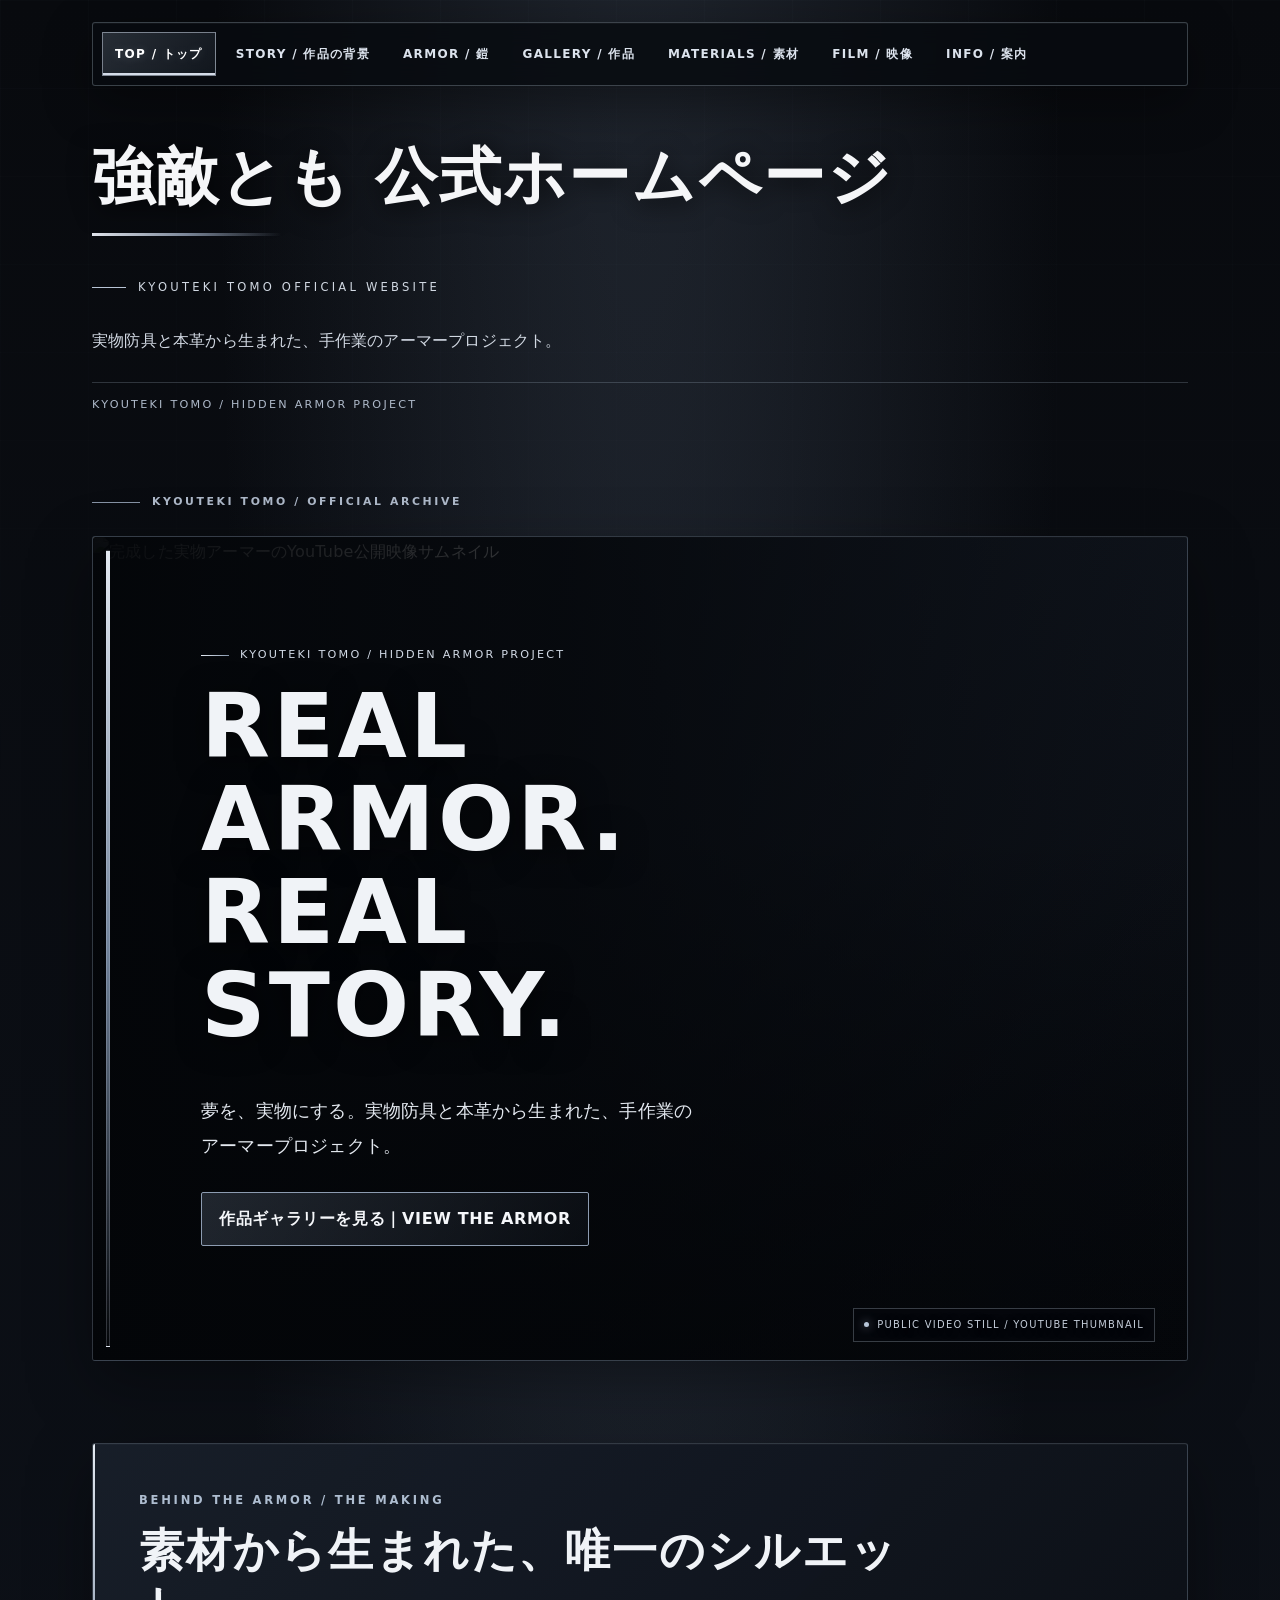
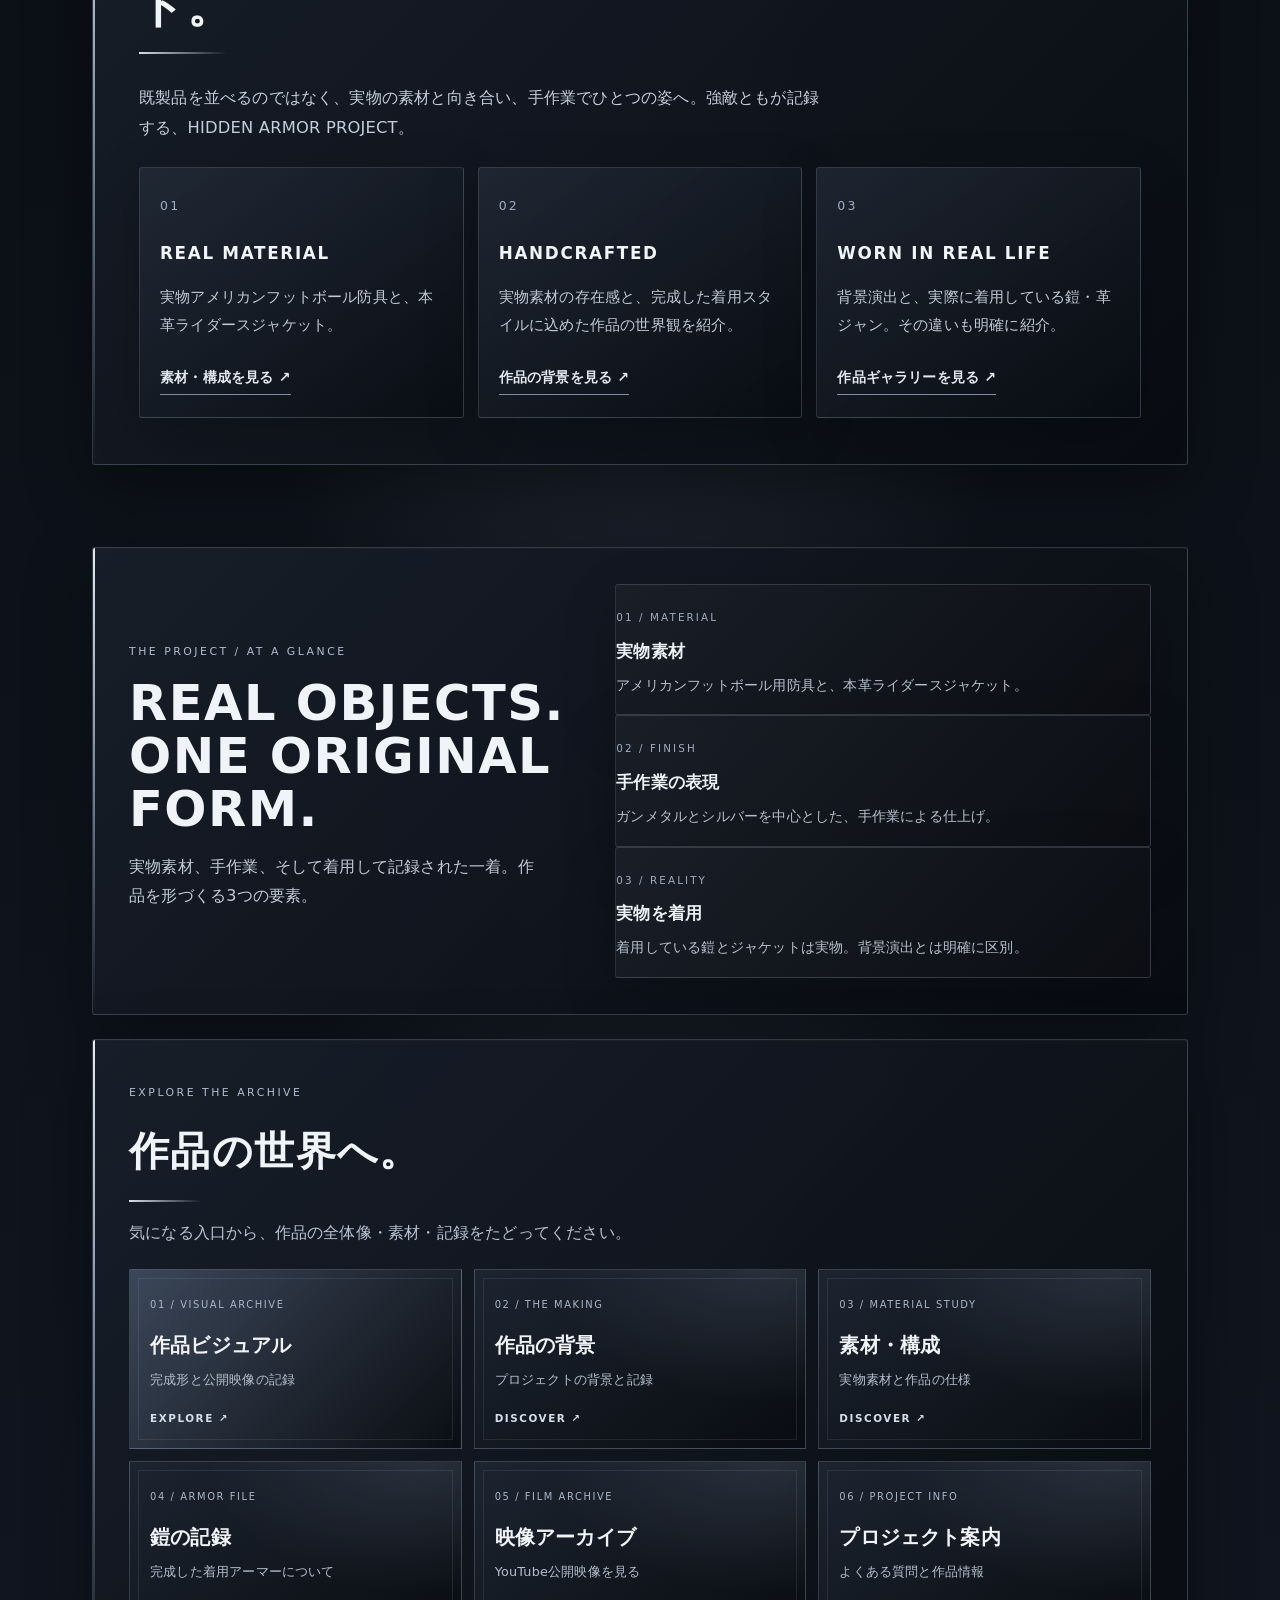
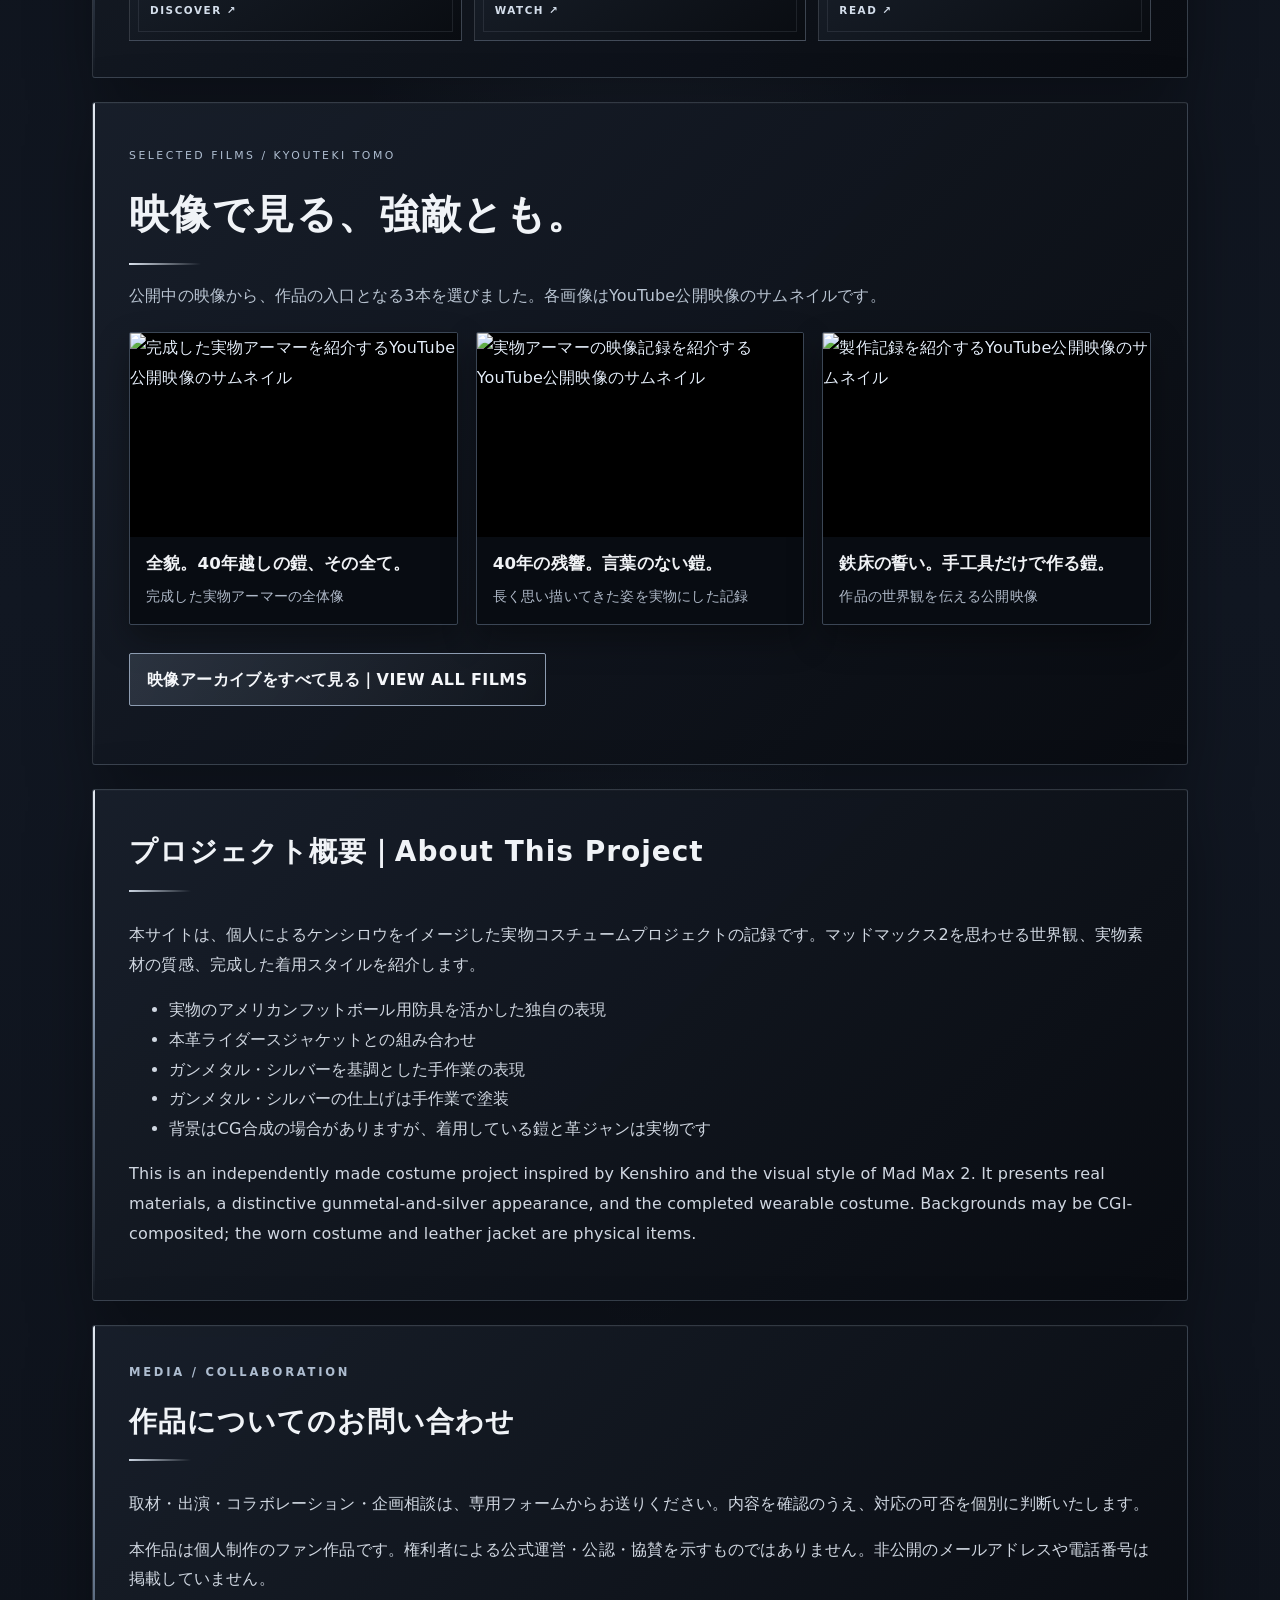
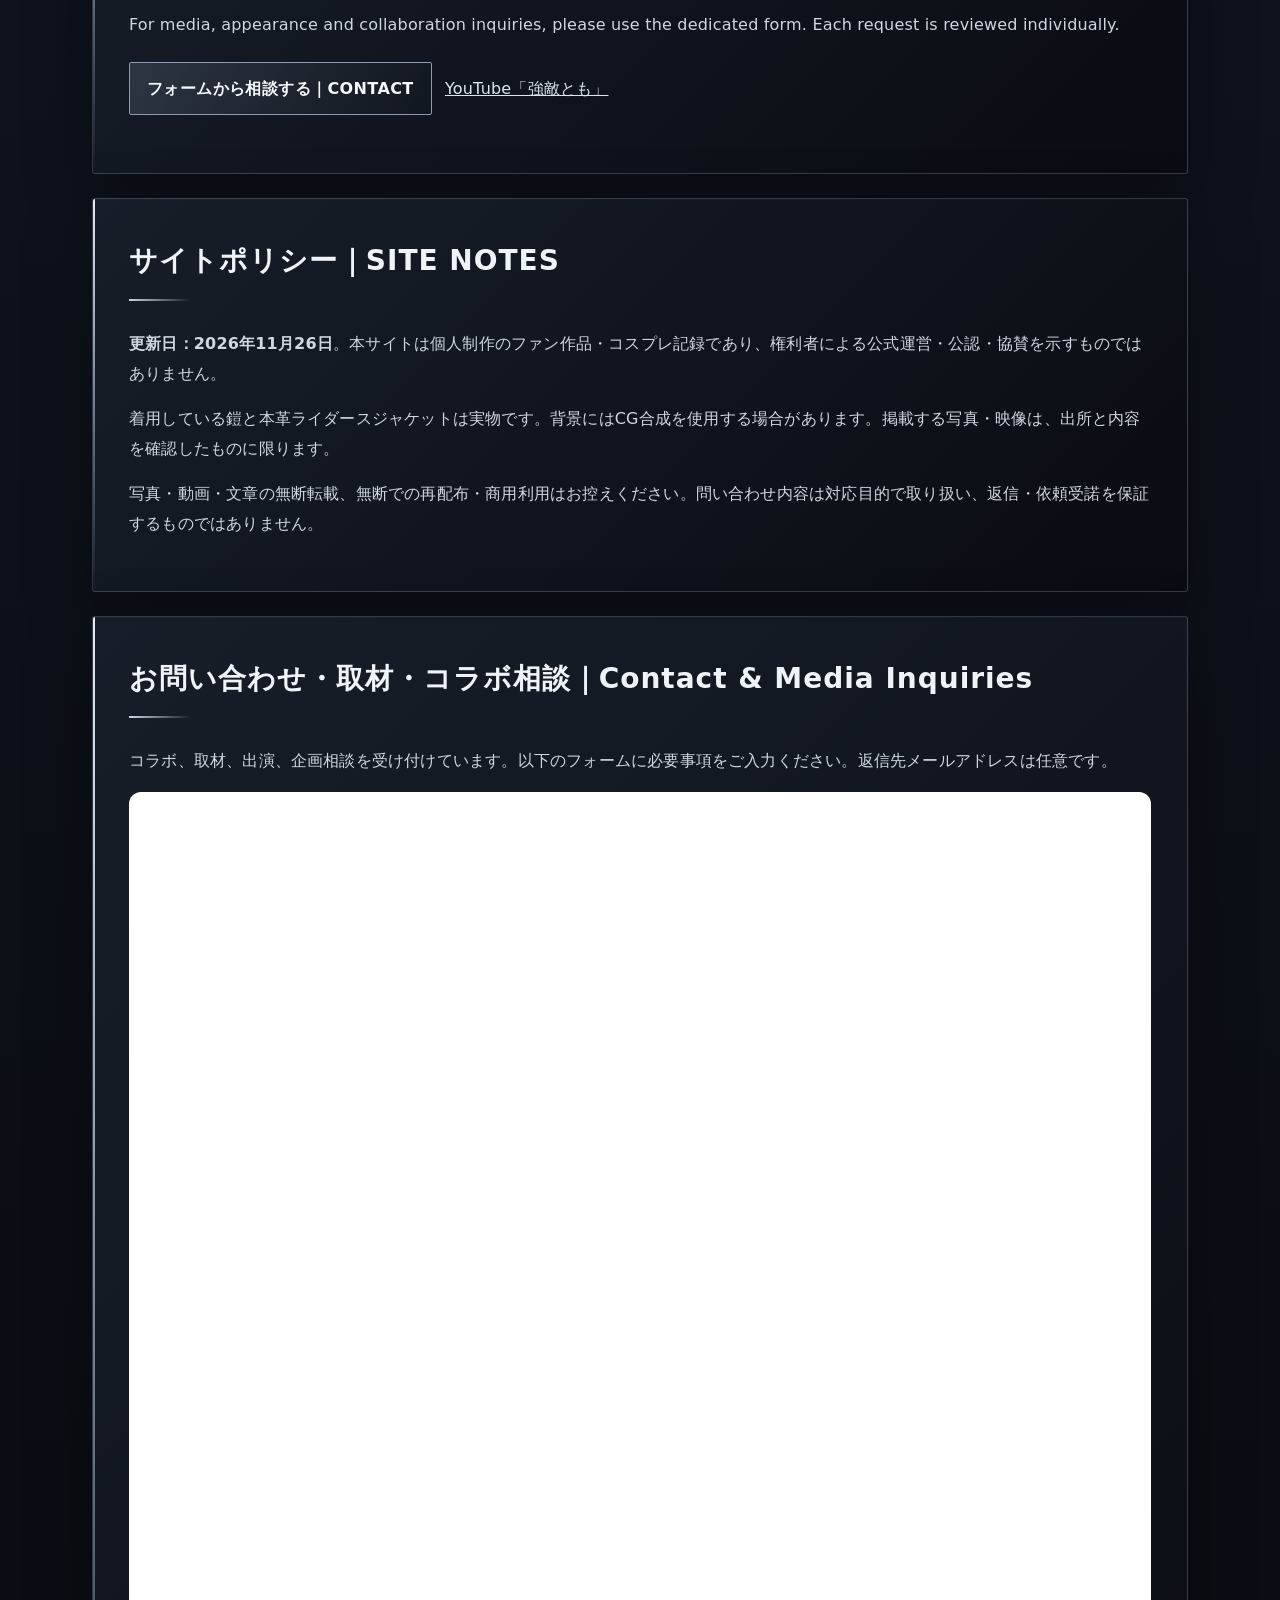
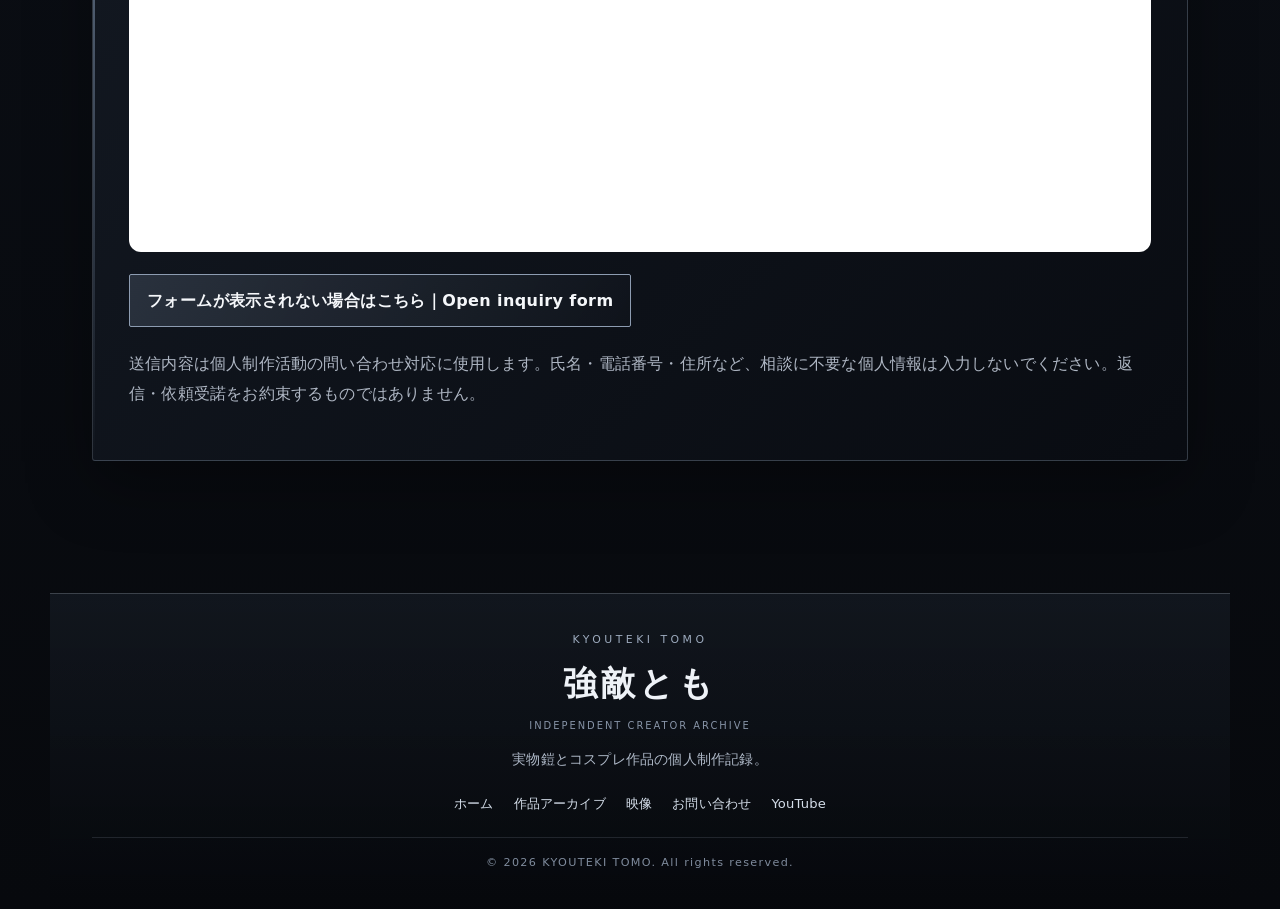
==== index.html @ 40c74d50 "Strengthen official channel identity and structured data" ====
<!doctype html>
<html lang="ja">
<head>
<meta name="google-site-verification" content="bFXO5W4FWU3NKUZg0JZP7NSUvuwZYpicsxp-vRMpylE" />
<meta charset="UTF-8">
<meta name="viewport" content="width=device-width, initial-scale=1">
<title>強敵とも 公式ホームページ</title>
<meta name="description" content="YouTubeチャンネル「強敵とも」の公式ホームページ。ケンシロウ・インスパイアのコスチューム作品「HIDDEN ARMOR PROJECT」の完成像、作品の背景、写真・映像アーカイブを紹介します。">
<meta name="robots" content="index, follow, max-image-preview:large">
<meta name="twitter:title" content="強敵とも 公式ホームページ">
<meta name="twitter:description" content="YouTubeチャンネル「強敵とも」の公式ホームページ。HIDDEN ARMOR PROJECTの完成像、作品の背景、写真・映像アーカイブを紹介します。">
<link rel="preconnect" href="https://i.ytimg.com" crossorigin>
<link rel="preload" as="image" href="https://i.ytimg.com/vi/2vKtx7vkwpA/maxresdefault.jpg" fetchpriority="high">
<link rel="dns-prefetch" href="//www.youtube.com">
<link rel="dns-prefetch" href="//docs.google.com">
<link rel="canonical" href="https://kyouichinogami-cloud.github.io/kenshiro-cosplay-site-draft/">
<meta property="og:type" content="website">
<meta property="og:site_name" content="強敵とも 公式ホームページ">
<meta property="og:locale" content="ja_JP">
<meta property="og:title" content="強敵とも 公式ホームページ">
<meta property="og:description" content="YouTubeチャンネル「強敵とも」の公式ホームページ。ケンシロウ・インスパイアのコスチューム作品「HIDDEN ARMOR PROJECT」の完成像、作品の背景、写真・映像アーカイブを紹介します。">
<meta property="og:url" content="https://kyouichinogami-cloud.github.io/kenshiro-cosplay-site-draft/">

<style>
:root{color-scheme:dark;--bg:#111114;--surface:#1a1a20;--text:#f0f0f5;--muted:#c0c0ca;--border:#38383f;--link:#9fc5f5}
*{box-sizing:border-box}body{margin:0;background:var(--bg);color:var(--text);font-family:system-ui,-apple-system,"Segoe UI",sans-serif;line-height:1.8}
header,main,footer{width:min(940px,100%);margin:0 auto;padding:24px 20px}
nav{display:flex;flex-wrap:wrap;gap:10px 18px}nav a,a{color:var(--link)}nav a{text-decoration:none;font-weight:600}
h1{font-size:clamp(1.45rem,4vw,2rem);border-left:4px solid #c0c0c8;padding-left:14px;line-height:1.4}
h2{font-size:1.2rem;margin-top:28px;border-bottom:1px solid var(--border);padding-bottom:8px}
.panel{background:var(--surface);border:1px solid var(--border);padding:18px;margin:18px 0;border-radius:8px}
.cta{display:inline-block;padding:10px 16px;border:1px solid #9fc5f5;border-radius:6px;text-decoration:none;font-weight:700;margin:6px 8px 6px 0}
.muted{color:var(--muted)}footer{border-top:1px solid var(--border);color:var(--muted);font-size:.92rem;margin-top:32px}

.yt-build-grid{display:grid;grid-template-columns:repeat(auto-fit,minmax(210px,1fr));gap:14px;margin:18px 0}.yt-build-card{overflow:hidden;background:#121217;border:1px solid #38383f;border-radius:8px}.yt-build-card a{display:block;text-decoration:none}.yt-build-card img{display:block;width:100%;aspect-ratio:16/9;object-fit:cover;background:#000}.yt-build-card div{padding:10px 12px}.yt-build-card h3{margin:0 0 5px;font-size:1rem;line-height:1.5}.yt-build-card p{margin:0;color:#b8b8c2;font-size:.92rem}

/* HIDDEN ARMOR visual refresh — homepage only */
:root{--bg:#08090c;--surface:#11141a;--text:#f4f3ef;--muted:#aeb4bf;--border:#303640;--link:#d6dce6;--steel:#aeb8c7;--gold:#b59b6a}
body{background:radial-gradient(ellipse at 50% -18%,rgba(115,129,151,.25),transparent 48%),linear-gradient(180deg,#090b0f 0%,#11141a 48%,#08090c 100%);letter-spacing:.012em}
header,main,footer{width:min(1120px,100%);padding-left:clamp(18px,4vw,42px);padding-right:clamp(18px,4vw,42px)}
header{padding-top:22px}
nav{gap:8px 10px;padding:10px 13px;border:1px solid rgba(184,195,211,.2);border-radius:3px;background:linear-gradient(100deg,rgba(24,29,37,.96),rgba(11,13,18,.9));box-shadow:0 12px 36px rgba(0,0,0,.25)}
nav a{padding:7px 10px;color:#d8dde5;font-size:.91rem;letter-spacing:.04em}
nav a:hover{color:#fff;background:rgba(176,190,210,.1);text-decoration:none}
header h1{margin:30px 0 12px;padding:0;border:0;font-size:clamp(2rem,5.2vw,4rem);font-weight:850;letter-spacing:.035em;line-height:1.12;text-shadow:0 4px 26px rgba(0,0,0,.8)}
header h1:after{content:"";display:block;width:clamp(90px,18vw,190px);height:3px;margin-top:20px;background:linear-gradient(90deg,#e1e5ec,#7b8799,transparent)}
header>p{max-width:820px;color:#c3c9d3;font-size:1.02rem}
main{padding-top:12px}
main>section{margin:30px 0}
.panel{position:relative;overflow:hidden;padding:clamp(20px,3vw,32px);border:1px solid rgba(174,188,208,.2);border-radius:4px;background:linear-gradient(135deg,rgba(26,31,40,.96),rgba(12,14,19,.98));box-shadow:0 18px 55px rgba(0,0,0,.22)}
.panel:before{content:"";position:absolute;inset:0 auto 0 0;width:2px;background:linear-gradient(180deg,#e0e4eb,#66758a,transparent)}
h2{margin-top:0!important;color:#eef1f5;border:0!important;padding-bottom:12px!important;font-size:clamp(1.25rem,2.5vw,1.65rem)!important;letter-spacing:.045em}
h2:after{content:"";display:block;width:58px;height:2px;margin-top:12px;background:#9ba8ba}
p,li{color:#d0d4dc}
a{color:#d8e2f0}
.cta{border-color:#8795a9;border-radius:2px;background:linear-gradient(135deg,rgba(117,132,154,.18),rgba(20,24,31,.25));color:#f1f3f6;letter-spacing:.025em}
.cta:hover{background:rgba(161,177,200,.2);border-color:#d5dce7}
.yt-build-grid{gap:18px}
.yt-build-card{border-radius:3px;border-color:#3b4552;background:#0a0d12;transition:transform .2s ease,border-color .2s ease}
.yt-build-card:hover{transform:translateY(-4px);border-color:#aab7c9}
.yt-build-card img{aspect-ratio:16/9;filter:saturate(.82) contrast(1.08)}
.yt-build-card h3{color:#f0f2f5}
footer{border-color:#303844}
.home-hero{position:relative;isolation:isolate;min-height:clamp(340px,55vw,590px);margin:10px auto 38px;overflow:hidden;border:1px solid rgba(187,199,216,.28);background:#080a0e;box-shadow:0 24px 80px rgba(0,0,0,.48)}
.home-hero:after{content:"";position:absolute;inset:0;z-index:1;background:linear-gradient(90deg,rgba(5,7,10,.94) 0%,rgba(5,7,10,.76) 38%,rgba(5,7,10,.12) 100%),linear-gradient(0deg,rgba(5,7,10,.65),transparent 55%)}
.home-hero img{position:absolute;inset:0;width:100%;height:100%;object-fit:cover;object-position:center 36%;opacity:.88;filter:contrast(1.12) saturate(.72)}
.home-hero-copy{position:relative;z-index:2;display:flex;min-height:inherit;max-width:650px;flex-direction:column;justify-content:center;padding:clamp(26px,6vw,72px)}
.home-kicker{color:#c4ccd8;font-size:.78rem;letter-spacing:.24em;text-transform:uppercase}
.home-hero h2{margin:14px 0 12px!important;font-size:clamp(2rem,6vw,4.6rem)!important;line-height:1.04;letter-spacing:.06em}
.home-hero h2:after{display:none}
.home-hero p{max-width:540px;color:#e0e4eb;font-size:clamp(.96rem,1.8vw,1.12rem)}
.home-hero .cta{margin-top:12px;align-self:flex-start}
.home-stats{display:grid;grid-template-columns:repeat(3,minmax(0,1fr));gap:12px;margin:0 0 32px}
.home-stat{padding:17px;border-top:1px solid #657184;border-bottom:1px solid rgba(170,185,207,.16);background:linear-gradient(120deg,rgba(39,47,59,.5),rgba(10,12,16,.2))}
.home-stat strong{display:block;color:#e8ecf2;font-size:.95rem;letter-spacing:.06em}
.home-stat span{display:block;margin-top:4px;color:#aeb8c7;font-size:.8rem}
@media(max-width:650px){.home-hero{min-height:430px}.home-hero:after{background:linear-gradient(0deg,rgba(5,7,10,.95),rgba(5,7,10,.55) 58%,rgba(5,7,10,.15))}.home-hero img{object-position:62% center}.home-hero-copy{justify-content:flex-end;padding:24px 20px}.home-stats{grid-template-columns:1fr}.home-stat{padding:12px 15px}nav a{padding:6px 7px;font-size:.86rem}}
@media(prefers-reduced-motion:reduce){.yt-build-card{transition:none}.yt-build-card:hover{transform:none}}

</style>

<link rel="stylesheet" href="./artist-theme.css">

<style id="kyouteki-finish-v2">
:root{color-scheme:dark;--kt-bg:#07090d;--kt-panel:#10151d;--kt-line:rgba(184,198,219,.22);--kt-silver:#dbe2ec;--kt-muted:#aeb8c7;--kt-accent:#9baabd}
html{scroll-behavior:smooth;scroll-padding-top:18px}
body{background:radial-gradient(ellipse at 50% -16%,rgba(125,145,174,.22),transparent 48%),linear-gradient(180deg,#080a0e 0%,#111722 52%,#07090d 100%);color:#f3f5f8;font-family:system-ui,-apple-system,"Segoe UI",sans-serif;line-height:1.85}
header,main,footer{width:min(1180px,100%);margin-inline:auto}
header{padding-top:22px!important;padding-bottom:clamp(32px,6vw,68px)!important}
header:after{content:"KYOUTEKI TOMO  /  HIDDEN ARMOR PROJECT";display:block;margin-top:26px;padding-top:12px;border-top:1px solid var(--kt-line);color:#aeb9c9;font-size:.7rem;letter-spacing:.2em}
nav{position:relative;gap:7px 9px!important;padding:11px 13px!important;border:1px solid var(--kt-line)!important;background:rgba(7,10,15,.82)!important;box-shadow:0 14px 42px #0006;backdrop-filter:blur(12px)}
nav a{padding:7px 10px!important;color:#dce4ef!important;font-size:.88rem!important;letter-spacing:.035em}
nav a:hover{background:rgba(177,194,218,.13)!important;color:#fff!important}
h1{max-width:960px;margin:clamp(28px,5vw,56px) 0 12px!important;padding:0 0 18px!important;border:0!important;color:#f5f6f8!important;font-size:clamp(2rem,5vw,3.9rem)!important;font-weight:850;line-height:1.13!important;letter-spacing:.035em;text-shadow:0 4px 26px #000}
h1:after{content:"";display:block;width:112px;height:3px;margin-top:19px;background:linear-gradient(90deg,#edf1f7,#718198,transparent)}
header p{max-width:850px;color:#d1d8e2!important}
main{padding-top:clamp(22px,4vw,46px)!important;padding-bottom:44px!important}
main>section,.panel{position:relative;isolation:isolate;overflow:hidden;margin:24px 0!important;padding:clamp(20px,3.2vw,36px)!important;border:1px solid var(--kt-line)!important;border-radius:3px!important;background:linear-gradient(135deg,rgba(24,31,42,.97),rgba(9,12,18,.98))!important;box-shadow:0 20px 60px #0005}
main>section:before,.panel:before{content:"";position:absolute;z-index:-1;inset:0 auto 0 0;width:2px;background:linear-gradient(180deg,#e4eaf2,#71839b,transparent)}
h2{margin:0 0 16px!important;padding:0 0 12px!important;border:0!important;color:#f0f3f7!important;font-size:clamp(1.25rem,2.4vw,1.75rem)!important;letter-spacing:.035em}
h2:after{content:"";display:block;width:62px;height:2px;margin-top:12px;background:linear-gradient(90deg,#cbd5e2,transparent)}
h3{color:#edf1f6}
p,li{color:#d0d7e1}
a{color:#dce6f3}
a:hover{color:#fff}
.cta{padding:11px 17px!important;border:1px solid #8d9cb1!important;border-radius:2px!important;background:linear-gradient(120deg,rgba(127,145,170,.23),rgba(18,23,31,.4))!important;color:#f5f7fa!important;text-decoration:none!important;letter-spacing:.025em}
.cta:hover{border-color:#e0e7f0!important;background:rgba(153,171,197,.24)!important}
.video-grid,.yt-build-grid{display:grid;grid-template-columns:repeat(auto-fit,minmax(min(100%,245px),1fr));gap:18px!important;margin:22px 0!important}
.video-card,.yt-build-card{overflow:hidden;border:1px solid #3b4655!important;border-radius:3px!important;background:#080c12!important;box-shadow:0 14px 34px #0005;transition:transform .22s ease,border-color .22s ease,box-shadow .22s ease}
.video-card:hover,.yt-build-card:hover{transform:translateY(-4px);border-color:#aebdd1!important;box-shadow:0 20px 42px #0008}
.video-card img,.yt-build-card img{display:block;width:100%;aspect-ratio:16/9;object-fit:cover;filter:saturate(.82) contrast(1.08)}
.video-card .copy,.yt-build-card div{padding:14px 16px}
.video-card h3,.yt-build-card h3{margin:0 0 6px;font-size:1.04rem;line-height:1.55}
.video-card p,.yt-build-card p{margin:0;color:var(--kt-muted);font-size:.9rem}
img{max-width:100%}
footer{margin-top:34px!important;padding-top:24px!important;border-top:1px solid var(--kt-line)!important;color:var(--kt-muted)!important}
:focus-visible{outline:3px solid #e4c77f;outline-offset:4px}
@media(max-width:650px){header{padding-top:14px!important;padding-bottom:28px!important}nav{gap:5px!important;padding:8px!important}nav a{padding:6px 7px!important;font-size:.82rem!important}header:after{font-size:.62rem;letter-spacing:.12em}main>section,.panel{padding:18px!important}}
@media(prefers-reduced-motion:reduce){html{scroll-behavior:auto}.video-card,.yt-build-card{transition:none}.video-card:hover,.yt-build-card:hover{transform:none}}
</style>

<meta property="og:image" content="https://i.ytimg.com/vi/2vKtx7vkwpA/maxresdefault.jpg">
<meta property="og:image:alt" content="強敵とも HIDDEN ARMOR PROJECT の公開映像サムネイル">
<meta property="og:image:width" content="1280">
<meta property="og:image:height" content="720">
<meta name="twitter:card" content="summary_large_image">
<meta name="twitter:image" content="https://i.ytimg.com/vi/2vKtx7vkwpA/maxresdefault.jpg">
<style id="kyouteki-editorial-home-v1">
.skip-link{position:absolute;left:-9999px;top:8px;z-index:20;padding:10px 14px;background:#f4f5f7;color:#080a0e}
.skip-link:focus{left:12px}
.editorial-story{margin:clamp(38px,7vw,82px) 0!important;padding:clamp(22px,4vw,46px)!important;border:1px solid rgba(190,204,224,.22);background:linear-gradient(135deg,rgba(26,34,46,.88),rgba(8,11,17,.96));box-shadow:0 24px 70px rgba(0,0,0,.32)}
.editorial-heading{max-width:760px;margin-bottom:26px}
.editorial-eyebrow{display:block;margin-bottom:12px;color:#b9c5d6;font-size:.72rem;font-weight:700;letter-spacing:.22em}
.editorial-heading h2{margin:0 0 14px!important;font-size:clamp(1.65rem,4vw,2.8rem)!important;line-height:1.25!important;letter-spacing:.04em}
.editorial-heading h2:after{width:88px!important;margin-top:17px!important}
.editorial-heading p{max-width:690px;color:#c5cedb;font-size:1.02rem}
.editorial-grid{display:grid;grid-template-columns:repeat(3,minmax(0,1fr));gap:14px}
.editorial-card{position:relative;min-height:210px;padding:22px 20px;border:1px solid rgba(183,198,219,.2);background:linear-gradient(145deg,rgba(43,53,68,.54),rgba(8,12,18,.72))}
.editorial-number{color:#9eacbf;font-size:.78rem;letter-spacing:.18em}
.editorial-card h3{margin:18px 0 8px;color:#f1f4f8;font-size:1.05rem;letter-spacing:.1em}
.editorial-card p{min-height:3.8em;color:#c1cad6;font-size:.92rem}
.editorial-card a{display:inline-block;margin-top:10px;color:#e3e9f1;font-size:.88rem;font-weight:700;text-decoration:none;border-bottom:1px solid #7f8da1;padding-bottom:4px}
.editorial-card a:hover{color:#fff;border-color:#fff}
@media(max-width:760px){.editorial-grid{grid-template-columns:1fr}.editorial-card{min-height:0}.editorial-card p{min-height:0}}
</style>

<style id="kyouteki-cinematic-atmosphere-v1">
/* Cinematic portfolio finish: restrained grid, archive signature, steel navigation */
body::before{content:"";position:fixed;inset:0;z-index:0;pointer-events:none;opacity:.16;background-image:linear-gradient(rgba(190,205,226,.12) 1px,transparent 1px),linear-gradient(90deg,rgba(190,205,226,.12) 1px,transparent 1px);background-size:88px 88px;mask-image:linear-gradient(to bottom,#000 0%,rgba(0,0,0,.55) 62%,transparent 100%)}
header,main,footer{position:relative;z-index:1}
main::before{content:"KYOUTEKI TOMO  /  OFFICIAL ARCHIVE";display:flex;align-items:center;gap:14px;margin:0 0 22px;color:#aeb9c9;font-size:.68rem;font-weight:700;letter-spacing:.24em}
main::before{background:linear-gradient(90deg,rgba(177,192,214,.75),rgba(177,192,214,.75)) left center/48px 1px no-repeat;padding-left:60px}
nav{border-color:rgba(190,205,226,.28)!important;box-shadow:0 16px 48px rgba(0,0,0,.38),inset 0 1px rgba(255,255,255,.035)!important}
nav a{transition:color .18s ease,background .18s ease,border-color .18s ease,transform .18s ease;border-bottom:1px solid transparent}
nav a:hover{border-bottom-color:rgba(220,230,244,.7);transform:translateY(-1px)}
main>section,.panel{box-shadow:0 22px 64px rgba(0,0,0,.34),inset 0 1px rgba(255,255,255,.025)!important}
main>section:hover,.panel:hover{border-color:rgba(190,205,226,.34)!important}
@media(max-width:650px){main::before{margin-bottom:16px;font-size:.61rem;letter-spacing:.16em}}
@media(prefers-reduced-motion:reduce){nav a{transition:none}nav a:hover{transform:none}}
</style>

<style id="kyouteki-home-finish-v3">
.home-hero{border-color:rgba(205,216,232,.42);box-shadow:0 28px 90px rgba(0,0,0,.62),inset 0 0 0 1px rgba(255,255,255,.035)}
.home-hero:before{content:"";position:absolute;z-index:2;inset:16px;border:1px solid rgba(218,226,238,.2);pointer-events:none}
.home-hero:after{background:linear-gradient(90deg,rgba(3,5,8,.97) 0%,rgba(3,5,8,.78) 42%,rgba(3,5,8,.12) 100%),linear-gradient(0deg,rgba(3,5,8,.76),transparent 64%)}
.home-hero-copy{max-width:720px}
.home-kicker{display:inline-flex;align-items:center;gap:12px;color:#d3dbe7;font-size:.72rem;letter-spacing:.28em}
.home-kicker:before{content:"";display:inline-block;width:34px;height:1px;background:#b8c4d5}
.home-hero h2{font-size:clamp(2.7rem,7vw,5.8rem)!important;letter-spacing:.035em;text-shadow:0 8px 34px rgba(0,0,0,.75)}
.home-hero p{max-width:500px;line-height:1.9;color:#e3e8ef}
.home-hero .cta{border-radius:2px;border-color:#c4cfdd;background:rgba(12,16,22,.64);letter-spacing:.04em}
.home-stats{gap:0;border-top:1px solid rgba(185,199,218,.26);border-bottom:1px solid rgba(185,199,218,.18)}
.home-stat{border:0;border-right:1px solid rgba(185,199,218,.18);background:linear-gradient(135deg,rgba(38,47,60,.55),rgba(9,12,17,.24));padding:20px}
.home-stat:last-child{border-right:0}
.editorial-story{position:relative;padding:clamp(24px,4vw,44px);margin:28px 0;background:radial-gradient(ellipse at 90% 0%,rgba(110,128,153,.13),transparent 44%),linear-gradient(135deg,rgba(22,28,37,.94),rgba(8,11,16,.98));border:1px solid rgba(177,192,214,.22);box-shadow:0 20px 55px rgba(0,0,0,.25)}
.editorial-heading{max-width:800px;margin-bottom:24px}
.editorial-eyebrow{display:block;color:#aebdd0;font-size:.72rem;letter-spacing:.24em;text-transform:uppercase}
.editorial-heading h2{border:0;padding:0;margin:12px 0;font-size:clamp(1.45rem,3vw,2.2rem)}
.editorial-heading h2:after{content:"";display:block;width:72px;height:2px;margin-top:15px;background:linear-gradient(90deg,#d5dce6,transparent)}
.media-contact-panel{background:linear-gradient(120deg,rgba(36,44,56,.95),rgba(11,14,20,.98));border-color:rgba(190,204,222,.28)}
@media(max-width:650px){.home-hero:before{inset:9px}.home-hero h2{font-size:clamp(2.35rem,12vw,3.5rem)!important}.home-stat{border-right:0;border-bottom:1px solid rgba(185,199,218,.18)}.home-stat:last-child{border-bottom:0}}
</style>
<style id="kyouteki-navigation-finish-v2">
header nav{display:flex!important;flex-wrap:nowrap!important;align-items:center;gap:7px!important;width:100%;max-width:100%;margin:0 0 24px!important;padding:9px!important;overflow-x:auto;overflow-y:hidden;overscroll-behavior-x:contain;scrollbar-width:thin;scrollbar-color:#69788d rgba(10,13,18,.45);background:rgba(8,11,16,.84)!important;border:1px solid rgba(190,204,222,.28)!important;border-radius:3px!important;backdrop-filter:blur(12px);-webkit-backdrop-filter:blur(12px)}
header nav a{flex:0 0 auto!important;display:inline-flex!important;align-items:center;justify-content:center;min-height:38px;padding:7px 12px!important;border:1px solid transparent;color:#dce3ed!important;font-size:.75rem!important;font-weight:700!important;letter-spacing:.11em;text-decoration:none!important;white-space:nowrap}
header nav a:hover{border-color:rgba(206,218,235,.35);background:rgba(151,169,193,.12)!important;color:#fff!important}
header nav a[aria-current="page"]{border-color:rgba(213,224,240,.52);background:linear-gradient(135deg,rgba(151,169,193,.22),rgba(45,56,72,.25))!important;color:#fff!important;box-shadow:inset 0 -2px 0 #d4dce8}
header nav::-webkit-scrollbar{height:4px}
header nav::-webkit-scrollbar-thumb{background:#69788d}
@media(max-width:650px){header nav{margin-bottom:18px!important;padding:7px!important}header nav a{min-height:36px;padding:6px 10px!important;font-size:.7rem!important}}
</style>
<style id="kyouteki-footer-finish-v1">
.kyouteki-footer{position:relative;margin-top:64px!important;padding:36px clamp(18px,4vw,42px) 24px!important;border-top:1px solid rgba(185,199,218,.3)!important;background:linear-gradient(180deg,rgba(23,29,38,.65),rgba(6,8,12,.96));text-align:center}
.footer-mark{display:flex;flex-direction:column;align-items:center;gap:2px}
.footer-mark span{color:#9eacbf;font-size:.68rem;letter-spacing:.32em}
.footer-mark strong{color:#eef2f7;font-size:clamp(1.5rem,4vw,2.1rem);letter-spacing:.12em}
.footer-mark small{color:#8794a7;font-size:.62rem;letter-spacing:.2em}
.kyouteki-footer>p{margin:12px auto;color:#aeb8c7;font-size:.86rem}
.footer-links{display:flex;flex-wrap:wrap;justify-content:center;gap:8px 20px;margin:20px auto}
.footer-links a{color:#d5deea;font-size:.82rem;text-decoration:none}
.footer-links a:hover{text-decoration:underline;text-underline-offset:4px}
.kyouteki-footer .footer-copy{padding-top:15px;border-top:1px solid rgba(185,199,218,.14);color:#7f8b9d;font-size:.7rem;letter-spacing:.12em}
</style>
<style id="kyouteki-home-editorial-v4">
.hero-source-note{position:absolute;z-index:3;right:clamp(18px,3vw,32px);bottom:18px;color:#c3ccd9;font-size:.62rem;letter-spacing:.16em;text-shadow:0 2px 8px #000}
.project-signature{display:grid;grid-template-columns:minmax(0,.9fr) minmax(0,1.1fr);gap:clamp(22px,4vw,48px);align-items:center;margin:46px 0;padding:clamp(24px,4vw,44px);border:1px solid rgba(183,198,219,.22);background:radial-gradient(ellipse at 5% 0%,rgba(129,147,175,.16),transparent 48%),linear-gradient(125deg,#1b222d,#090c11);box-shadow:0 22px 58px rgba(0,0,0,.3)}
.signature-intro>span,.archive-heading>span{color:#aebdd0;font-size:.68rem;letter-spacing:.23em}
.signature-intro h2{margin:12px 0!important;padding:0!important;border:0!important;font-size:clamp(1.8rem,4.3vw,3.1rem)!important;line-height:1.07;letter-spacing:.03em}
.signature-intro h2:after{display:none}
.signature-intro p{max-width:420px;color:#c4ccd7}
.signature-points{display:grid;gap:0}
.signature-points article{padding:16px 0;border-top:1px solid rgba(188,202,221,.2)}
.signature-points article:last-child{border-bottom:1px solid rgba(188,202,221,.2)}
.signature-points article>span{color:#9eacbf;font-size:.65rem;letter-spacing:.2em}
.signature-points h3{margin:5px 0;color:#edf1f6;font-size:1.05rem}
.signature-points p{margin:0;color:#b8c2d0;font-size:.9rem}
.archive-index,.featured-films{margin:54px 0}
.archive-heading{max-width:760px;margin-bottom:22px}
.archive-heading h2{margin:8px 0!important;padding:0!important;border:0!important;font-size:clamp(1.7rem,4vw,2.5rem)!important}
.archive-heading h2:after{width:72px;background:linear-gradient(90deg,#d9e1ec,transparent)}
.archive-heading p{color:#b9c4d2}
.archive-grid{display:grid;grid-template-columns:repeat(3,minmax(0,1fr));gap:12px}
.archive-tile{position:relative;display:flex;min-height:180px;flex-direction:column;justify-content:flex-end;overflow:hidden;padding:20px;border:1px solid rgba(182,197,217,.24);background:radial-gradient(ellipse at 90% 0%,rgba(136,153,179,.18),transparent 52%),linear-gradient(145deg,#1c2430,#090c11);text-decoration:none;transition:transform .22s ease,border-color .22s ease,box-shadow .22s ease}
.archive-tile:before{content:"";position:absolute;inset:8px;border:1px solid rgba(205,216,232,.1);pointer-events:none}
.archive-tile:hover{transform:translateY(-4px);border-color:rgba(215,226,242,.58);box-shadow:0 18px 36px rgba(0,0,0,.3)}
.archive-tile span{color:#a9b7c9;font-size:.62rem;letter-spacing:.16em}
.archive-tile strong{margin-top:13px;color:#f1f3f7;font-size:1.25rem}
.archive-tile small{margin-top:4px;color:#b4bfcd;font-size:.8rem}
.archive-tile b{margin-top:17px;color:#d4deeb;font-size:.65rem;letter-spacing:.15em}
.archive-tile-feature{background:linear-gradient(135deg,rgba(66,79,98,.85),rgba(10,13,19,.98)),url("https://i.ytimg.com/vi/2vKtx7vkwpA/hqdefault.jpg") center/cover}
.featured-films .yt-build-grid{grid-template-columns:repeat(3,minmax(0,1fr));gap:16px}
.featured-films .yt-build-card{border-radius:2px!important}
.featured-films .yt-build-card img{aspect-ratio:16/10}
.film-more{margin-top:20px}
@media(max-width:760px){.project-signature{grid-template-columns:1fr}.archive-grid{grid-template-columns:repeat(2,minmax(0,1fr))}}
@media(max-width:560px){.archive-grid,.featured-films .yt-build-grid{grid-template-columns:1fr}.archive-tile{min-height:145px}.hero-source-note{font-size:.54rem;right:15px;bottom:13px}.archive-index,.featured-films{margin:38px 0}}
@media(prefers-reduced-motion:reduce){.archive-tile{transition:none}.archive-tile:hover{transform:none}}
</style>
<link rel="icon" type="image/svg+xml" href="./favicon.svg">
<meta name="theme-color" content="#090c11">
<script type="application/ld+json">
{
  "@context": "https://schema.org",
  "@graph": [
    {
      "@type": "Organization",
      "@id": "https://kyouichinogami-cloud.github.io/kenshiro-cosplay-site-draft/#organization",
      "name": "強敵とも",
      "alternateName": "KYOUTEKI TOMO",
      "url": "https://kyouichinogami-cloud.github.io/kenshiro-cosplay-site-draft/",
      "description": "YouTubeチャンネル「強敵とも」と連携する、ケンシロウ・インスパイアのコスチューム作品と映像記録を紹介する個人クリエイタープロジェクト。",
      "sameAs": [
        "https://www.youtube.com/channel/UCCShMqMWqt1xPwbJxNoCTzQ"
      ]
    },
    {
      "@type": "WebSite",
      "@id": "https://kyouichinogami-cloud.github.io/kenshiro-cosplay-site-draft/#website",
      "name": "強敵とも 公式ホームページ",
      "alternateName": "KYOUTEKI TOMO",
      "url": "https://kyouichinogami-cloud.github.io/kenshiro-cosplay-site-draft/",
      "inLanguage": "ja",
      "description": "YouTubeチャンネル「強敵とも」の公式ホームページ。ケンシロウ・インスパイアのコスチューム作品「HIDDEN ARMOR PROJECT」の完成像、作品の背景、写真・映像アーカイブを紹介します。",
      "publisher": {
        "@id": "https://kyouichinogami-cloud.github.io/kenshiro-cosplay-site-draft/#organization"
      }
    }
  ]
}
</script>
<style id="kyouteki-home-viewport-v1">
/* Bring the signature hero closer to the site title on the opening viewport */
body>header{padding-bottom:clamp(18px,3vw,30px)!important}
@media(max-width:650px){body>header{padding-bottom:18px!important}}
</style>

<style id="kyouteki-home-hero-polish-v1">
/* Refined hero frame and source label: cinematic, legible, and clearly attributed */
.home-hero::before{
  content:"";
  position:absolute;
  z-index:2;
  inset:13px;
  border:1px solid rgba(222,231,243,.2);
  pointer-events:none;
}
.home-hero-copy{max-width:700px}
.home-hero .home-kicker{
  display:inline-flex;
  align-items:center;
  gap:11px;
  color:#d1d9e5;
  font-size:.7rem;
  letter-spacing:.2em;
}
.home-hero .home-kicker::before{
  content:"";
  display:inline-block;
  width:28px;
  height:1px;
  background:linear-gradient(90deg,#e3e9f1,#8797ad);
}
.home-hero h2{
  max-width:680px;
  text-wrap:balance;
  text-shadow:0 5px 30px rgba(0,0,0,.62);
}
.hero-source-note{
  display:inline-flex;
  align-items:center;
  gap:8px;
  padding:7px 10px;
  border:1px solid rgba(210,222,238,.25);
  background:rgba(5,8,13,.72);
  backdrop-filter:blur(8px);
  letter-spacing:.13em;
}
.hero-source-note::before{
  content:"";
  width:5px;
  height:5px;
  flex:0 0 5px;
  border-radius:50%;
  background:#b8c6d8;
  box-shadow:0 0 10px rgba(190,207,229,.65);
}
@media(max-width:650px){
  .home-hero::before{inset:9px}
  .home-hero-copy{max-width:none}
  .home-hero .home-kicker{font-size:.62rem;letter-spacing:.14em}
  .hero-source-note{max-width:calc(100% - 30px);font-size:.52rem;letter-spacing:.1em}
}
@media(prefers-reduced-motion:reduce){
  .home-hero::before{transition:none}
}
</style>

</head>
<body>
<a class="skip-link" href="#main-content">本文へスキップ</a>
<header>
<nav aria-label="メインナビゲーション">
<a href="./index.html" aria-current="page">TOP / トップ</a>
<a href="./process.html">STORY / 作品の背景</a>
<a href="./armor-process.html">ARMOR / 鎧</a>
<a href="./gallery.html">GALLERY / 作品</a>
<a href="./materials.html">MATERIALS / 素材</a>
<a href="./videos.html">FILM / 映像</a>
<a href="./faq.html">INFO / 案内</a>
</nav>
<h1>強敵とも 公式ホームページ</h1>
<p class="home-kicker">KYOUTEKI TOMO OFFICIAL WEBSITE</p>
<p>実物防具と本革から生まれた、手作業のアーマープロジェクト。</p>
</header>
<main id="main-content">

<section class="home-hero" aria-label="HIDDEN ARMOR メインビジュアル">
<img src="https://i.ytimg.com/vi/2vKtx7vkwpA/maxresdefault.jpg" alt="完成した実物アーマーのYouTube公開映像サムネイル" width="1280" height="720" fetchpriority="high" decoding="async">
<div class="home-hero-copy">
<span class="home-kicker">KYOUTEKI TOMO / HIDDEN ARMOR PROJECT</span>
<h2>REAL ARMOR.<br>REAL STORY.</h2>
<p>夢を、実物にする。実物防具と本革から生まれた、手作業のアーマープロジェクト。</p>
<a class="cta" href="./gallery.html">作品ギャラリーを見る｜VIEW THE ARMOR</a>
</div>
<span class="hero-source-note">PUBLIC VIDEO STILL / YOUTUBE THUMBNAIL</span>
</section>
<section class="editorial-story" aria-labelledby="editorial-title">
  <div class="editorial-heading">
    <span class="editorial-eyebrow">BEHIND THE ARMOR / THE MAKING</span>
    <h2 id="editorial-title">素材から生まれた、唯一のシルエット。</h2>
    <p>既製品を並べるのではなく、実物の素材と向き合い、手作業でひとつの姿へ。強敵ともが記録する、HIDDEN ARMOR PROJECT。</p>
  </div>
  <div class="editorial-grid">
    <article class="editorial-card">
      <span class="editorial-number">01</span>
      <h3>REAL MATERIAL</h3>
      <p>実物アメリカンフットボール防具と、本革ライダースジャケット。</p>
      <a href="./materials.html">素材・構成を見る <span aria-hidden="true">↗</span></a>
    </article>
    <article class="editorial-card">
      <span class="editorial-number">02</span>
      <h3>HANDCRAFTED</h3>
      <p>実物素材の存在感と、完成した着用スタイルに込めた作品の世界観を紹介。</p>
      <a href="./process.html">作品の背景を見る <span aria-hidden="true">↗</span></a>
    </article>
    <article class="editorial-card">
      <span class="editorial-number">03</span>
      <h3>WORN IN REAL LIFE</h3>
      <p>背景演出と、実際に着用している鎧・革ジャン。その違いも明確に紹介。</p>
      <a href="./gallery.html">作品ギャラリーを見る <span aria-hidden="true">↗</span></a>
    </article>
  </div>
</section>
<section class="project-signature" aria-label="プロジェクトの特徴">
  <div class="signature-intro"><span>THE PROJECT / AT A GLANCE</span><h2>REAL OBJECTS.<br>ONE ORIGINAL FORM.</h2><p>実物素材、手作業、そして着用して記録された一着。作品を形づくる3つの要素。</p></div>
  <div class="signature-points">
    <article><span>01 / MATERIAL</span><h3>実物素材</h3><p>アメリカンフットボール用防具と、本革ライダースジャケット。</p></article>
    <article><span>02 / FINISH</span><h3>手作業の表現</h3><p>ガンメタルとシルバーを中心とした、手作業による仕上げ。</p></article>
    <article><span>03 / REALITY</span><h3>実物を着用</h3><p>着用している鎧とジャケットは実物。背景演出とは明確に区別。</p></article>
  </div>
</section>
<section class="archive-index" aria-labelledby="archive-index-title">
  <div class="archive-heading"><span>EXPLORE THE ARCHIVE</span><h2 id="archive-index-title">作品の世界へ。</h2><p>気になる入口から、作品の全体像・素材・記録をたどってください。</p></div>
  <div class="archive-grid">
    <a class="archive-tile archive-tile-feature" href="./gallery.html"><span>01 / VISUAL ARCHIVE</span><strong>作品ビジュアル</strong><small>完成形と公開映像の記録</small><b>EXPLORE ↗</b></a>
    <a class="archive-tile" href="./process.html"><span>02 / THE MAKING</span><strong>作品の背景</strong><small>プロジェクトの背景と記録</small><b>DISCOVER ↗</b></a>
    <a class="archive-tile" href="./materials.html"><span>03 / MATERIAL STUDY</span><strong>素材・構成</strong><small>実物素材と作品の仕様</small><b>DISCOVER ↗</b></a>
    <a class="archive-tile" href="./armor-process.html"><span>04 / ARMOR FILE</span><strong>鎧の記録</strong><small>完成した着用アーマーについて</small><b>DISCOVER ↗</b></a>
    <a class="archive-tile" href="./videos.html"><span>05 / FILM ARCHIVE</span><strong>映像アーカイブ</strong><small>YouTube公開映像を見る</small><b>WATCH ↗</b></a>
    <a class="archive-tile" href="./faq.html"><span>06 / PROJECT INFO</span><strong>プロジェクト案内</strong><small>よくある質問と作品情報</small><b>READ ↗</b></a>
  </div>
</section>
<section class="featured-films" aria-labelledby="featured-films-title">
  <div class="archive-heading"><span>SELECTED FILMS / KYOUTEKI TOMO</span><h2 id="featured-films-title">映像で見る、強敵とも。</h2><p>公開中の映像から、作品の入口となる3本を選びました。各画像はYouTube公開映像のサムネイルです。</p></div>
  <div class="yt-build-grid">
    <article class="yt-build-card"><a href="https://www.youtube.com/watch?v=2vKtx7vkwpA" target="_blank" rel="noopener noreferrer"><img src="https://i.ytimg.com/vi/2vKtx7vkwpA/hqdefault.jpg" alt="完成した実物アーマーを紹介するYouTube公開映像のサムネイル" loading="lazy" width="480" height="360"><div><h3>全貌。40年越しの鎧、その全て。</h3><p>完成した実物アーマーの全体像</p></div></a></article>
    <article class="yt-build-card"><a href="https://www.youtube.com/watch?v=PQ-21jiNvIo" target="_blank" rel="noopener noreferrer"><img src="https://i.ytimg.com/vi/PQ-21jiNvIo/hqdefault.jpg" alt="実物アーマーの映像記録を紹介するYouTube公開映像のサムネイル" loading="lazy" width="480" height="360"><div><h3>40年の残響。言葉のない鎧。</h3><p>長く思い描いてきた姿を実物にした記録</p></div></a></article>
    <article class="yt-build-card"><a href="https://www.youtube.com/watch?v=EQhcVfGd2kQ" target="_blank" rel="noopener noreferrer"><img src="https://i.ytimg.com/vi/EQhcVfGd2kQ/hqdefault.jpg" alt="製作記録を紹介するYouTube公開映像のサムネイル" loading="lazy" width="480" height="360"><div><h3>鉄床の誓い。手工具だけで作る鎧。</h3><p>作品の世界観を伝える公開映像</p></div></a></article>
  </div>
  <p class="film-more"><a class="cta" href="./videos.html">映像アーカイブをすべて見る｜VIEW ALL FILMS</a></p>
</section>
<section class="panel" id="about">
<h2>プロジェクト概要｜About This Project</h2>
<p>本サイトは、個人によるケンシロウをイメージした実物コスチュームプロジェクトの記録です。マッドマックス2を思わせる世界観、実物素材の質感、完成した着用スタイルを紹介します。</p>
<ul>
<li>実物のアメリカンフットボール用防具を活かした独自の表現</li>
<li>本革ライダースジャケットとの組み合わせ</li>
<li>ガンメタル・シルバーを基調とした手作業の表現</li>
<li>ガンメタル・シルバーの仕上げは手作業で塗装</li>
<li>背景はCG合成の場合がありますが、着用している鎧と革ジャンは実物です</li>
</ul>
<p lang="en">This is an independently made costume project inspired by Kenshiro and the visual style of Mad Max 2. It presents real materials, a distinctive gunmetal-and-silver appearance, and the completed wearable costume. Backgrounds may be CGI-composited; the worn costume and leather jacket are physical items.</p>
</section>
<section class="panel media-contact-panel" id="media">
<span class="editorial-eyebrow">MEDIA / COLLABORATION</span>
<h2>作品についてのお問い合わせ</h2>
<p>取材・出演・コラボレーション・企画相談は、専用フォームからお送りください。内容を確認のうえ、対応の可否を個別に判断いたします。</p>
<p>本作品は個人制作のファン作品です。権利者による公式運営・公認・協賛を示すものではありません。非公開のメールアドレスや電話番号は掲載していません。</p>
<p lang="en">For media, appearance and collaboration inquiries, please use the dedicated form. Each request is reviewed individually.</p>
<p><a class="cta" href="#inquiry-form">フォームから相談する｜CONTACT</a> <a href="https://www.youtube.com/channel/UCCShMqMWqt1xPwbJxNoCTzQ" target="_blank" rel="noopener noreferrer">YouTube「強敵とも」</a></p>
</section>
<section class="panel site-note-compact" id="site-notes">
<h2>サイトポリシー｜SITE NOTES</h2>
<p><strong>更新日：2026年11月26日</strong>。本サイトは個人制作のファン作品・コスプレ記録であり、権利者による公式運営・公認・協賛を示すものではありません。</p>
<p>着用している鎧と本革ライダースジャケットは実物です。背景にはCG合成を使用する場合があります。掲載する写真・映像は、出所と内容を確認したものに限ります。</p>
<p>写真・動画・文章の無断転載、無断での再配布・商用利用はお控えください。問い合わせ内容は対応目的で取り扱い、返信・依頼受諾を保証するものではありません。</p>
</section>
<section class="panel" id="inquiry-form">
<h2>お問い合わせ・取材・コラボ相談｜Contact &amp; Media Inquiries</h2>
<p>コラボ、取材、出演、企画相談を受け付けています。以下のフォームに必要事項をご入力ください。返信先メールアドレスは任意です。</p>
<div class="form-embed" style="width:100%;overflow:hidden;border-radius:12px;background:#fff;">
<iframe src="https://docs.google.com/forms/d/1gBes5OwAAUXbWOzxyioNhr-IGBylqpQxfH9f9nbgKYw/viewform?embedded=true" title="強敵とも お問い合わせフォーム" width="100%" height="1050" frameborder="0" marginheight="0" marginwidth="0" loading="lazy">読み込んでいます…</iframe>
</div>
<p><a class="cta" href="https://docs.google.com/forms/d/1gBes5OwAAUXbWOzxyioNhr-IGBylqpQxfH9f9nbgKYw/viewform" target="_blank" rel="noopener noreferrer">フォームが表示されない場合はこちら｜Open inquiry form</a></p>
<p class="muted">送信内容は個人制作活動の問い合わせ対応に使用します。氏名・電話番号・住所など、相談に不要な個人情報は入力しないでください。返信・依頼受諾をお約束するものではありません。</p>
</section>
</main>
<footer class="kyouteki-footer">
<div class="footer-mark"><span>KYOUTEKI TOMO</span><strong>強敵とも</strong><small>INDEPENDENT CREATOR ARCHIVE</small></div>
<p>実物鎧とコスプレ作品の個人制作記録。</p>
<div class="footer-links"><a href="./index.html">ホーム</a><a href="./gallery.html">作品アーカイブ</a><a href="./videos.html">映像</a><a href="./index.html#inquiry-form">お問い合わせ</a><a href="https://www.youtube.com/channel/UCCShMqMWqt1xPwbJxNoCTzQ" target="_blank" rel="noopener noreferrer">YouTube</a></div>
<p class="footer-copy">© 2026 KYOUTEKI TOMO. All rights reserved.</p>
</footer>
</body>
</html>
---- artist-theme.css ----
:root{color-scheme:dark;--bg:#090b0f;--surface:#151920;--text:#f0f2f5;--muted:#adb6c4;--border:#39424f;--link:#d7dfeb}
*{box-sizing:border-box}html{scroll-behavior:smooth}
body{margin:0;background:radial-gradient(ellipse at 50% -15%,rgba(108,126,151,.22),transparent 46%),linear-gradient(180deg,#090b0f,#11151c 55%,#090b0f);color:var(--text);font-family:system-ui,-apple-system,"Segoe UI",sans-serif;line-height:1.85;letter-spacing:.012em}
header,main,footer{width:min(1120px,100%);margin:0 auto;padding:24px clamp(18px,4vw,42px)}
nav{display:flex;flex-wrap:wrap;align-items:center;gap:7px 10px;margin:0 0 28px;padding:10px 13px;border:1px solid rgba(184,195,211,.22);background:linear-gradient(100deg,rgba(24,29,37,.96),rgba(11,13,18,.9))}
nav a{display:inline-block;padding:7px 10px;color:#d8dde5;text-decoration:none;font-size:.9rem;letter-spacing:.04em;font-weight:650}
nav a:hover{color:#fff;background:rgba(176,190,210,.1);text-decoration:none}
h1{border:0;border-bottom:1px solid #596474;padding:0 0 18px;font-size:clamp(1.8rem,5vw,3.4rem);line-height:1.2;letter-spacing:.035em;color:#f2f3f5}
h2{border:0;border-bottom:1px solid rgba(174,188,208,.24);padding:0 0 12px;color:#edf0f5;font-size:clamp(1.25rem,2.7vw,1.8rem);letter-spacing:.04em}
h3{color:#e7eaf0}p,li{color:#d0d5de}a{color:var(--link)}
a:focus-visible{outline:3px solid #e4c98d;outline-offset:4px}
.panel,article,.card{background:linear-gradient(135deg,rgba(26,31,40,.96),rgba(12,14,19,.98));border:1px solid rgba(174,188,208,.2);border-radius:3px;box-shadow:0 18px 55px rgba(0,0,0,.2)}
.panel{padding:clamp(18px,3vw,32px);margin:24px 0}
.cta{display:inline-block;padding:11px 17px;margin:6px 8px 6px 0;border:1px solid #8795a9;border-radius:2px;color:#f1f3f6;text-decoration:none;font-weight:700;background:rgba(117,132,154,.12)}
img{max-width:100%;height:auto}figure{margin:18px 0}figcaption,.muted{color:#aeb6c3}
footer{border-top:1px solid #303844;color:#aeb6c3;font-size:.9rem;margin-top:40px}
@media(max-width:620px){header,main,footer{padding-left:16px;padding-right:16px}nav{gap:5px}nav a{font-size:.84rem;padding:6px 7px}.panel{padding:17px}}
@media(prefers-reduced-motion:reduce){html{scroll-behavior:auto}}

/* Shared finishing rules: keep the cinematic theme consistent across all pages */
html{scroll-padding-top:24px}
:where(a,button,iframe,summary,[tabindex]):focus-visible{outline:3px solid #e4c98d;outline-offset:4px}
iframe{max-width:100%;border:0}
figure img{display:block;width:100%;height:auto}
figcaption{margin-top:8px;font-size:.88rem;line-height:1.6}
@media(max-width:620px){
  header,main,footer{padding-left:16px;padding-right:16px}
  nav{gap:6px 9px}
  nav a{font-size:.84rem;padding:6px 8px}
  .panel{padding:17px}
}
@media(prefers-reduced-motion:reduce){
  html{scroll-behavior:auto}
  *,*::before,*::after{scroll-behavior:auto!important;transition-duration:.01ms!important;animation-duration:.01ms!important;animation-iteration-count:1!important}
}

/* Current-page marker: a restrained steel highlight in the global navigation */
nav a[aria-current="page"]{
  color:#fff;
  background:linear-gradient(180deg,rgba(171,188,211,.19),rgba(94,111,136,.09));
  border:1px solid rgba(190,205,226,.34);
  box-shadow:inset 0 -2px 0 rgba(213,224,239,.72),0 5px 18px rgba(0,0,0,.18);
  text-shadow:0 1px 10px rgba(218,229,243,.18);
}
nav a[aria-current="page"]:hover{
  background:linear-gradient(180deg,rgba(190,205,226,.24),rgba(105,123,149,.14));
}

/* Mobile-first navigation usability: comfortable touch targets and gentle horizontal snapping */
header nav{
  scroll-snap-type:x proximity;
  scroll-padding-inline:10px;
  touch-action:pan-x pan-y;
  -webkit-overflow-scrolling:touch;
}
header nav a{
  min-height:44px!important;
  scroll-snap-align:start;
}
@media(max-width:650px){
  header nav a{min-height:44px!important}
}

/* True horizontal navigation scrolling on narrow screens */
@media(max-width:650px){
  header nav{
    flex-wrap:nowrap;
    overflow-x:auto;
    overflow-y:hidden;
    overscroll-behavior-x:contain;
    scrollbar-width:thin;
    scrollbar-color:rgba(190,205,226,.45) transparent;
  }
  header nav a{flex:0 0 auto;white-space:nowrap}
}
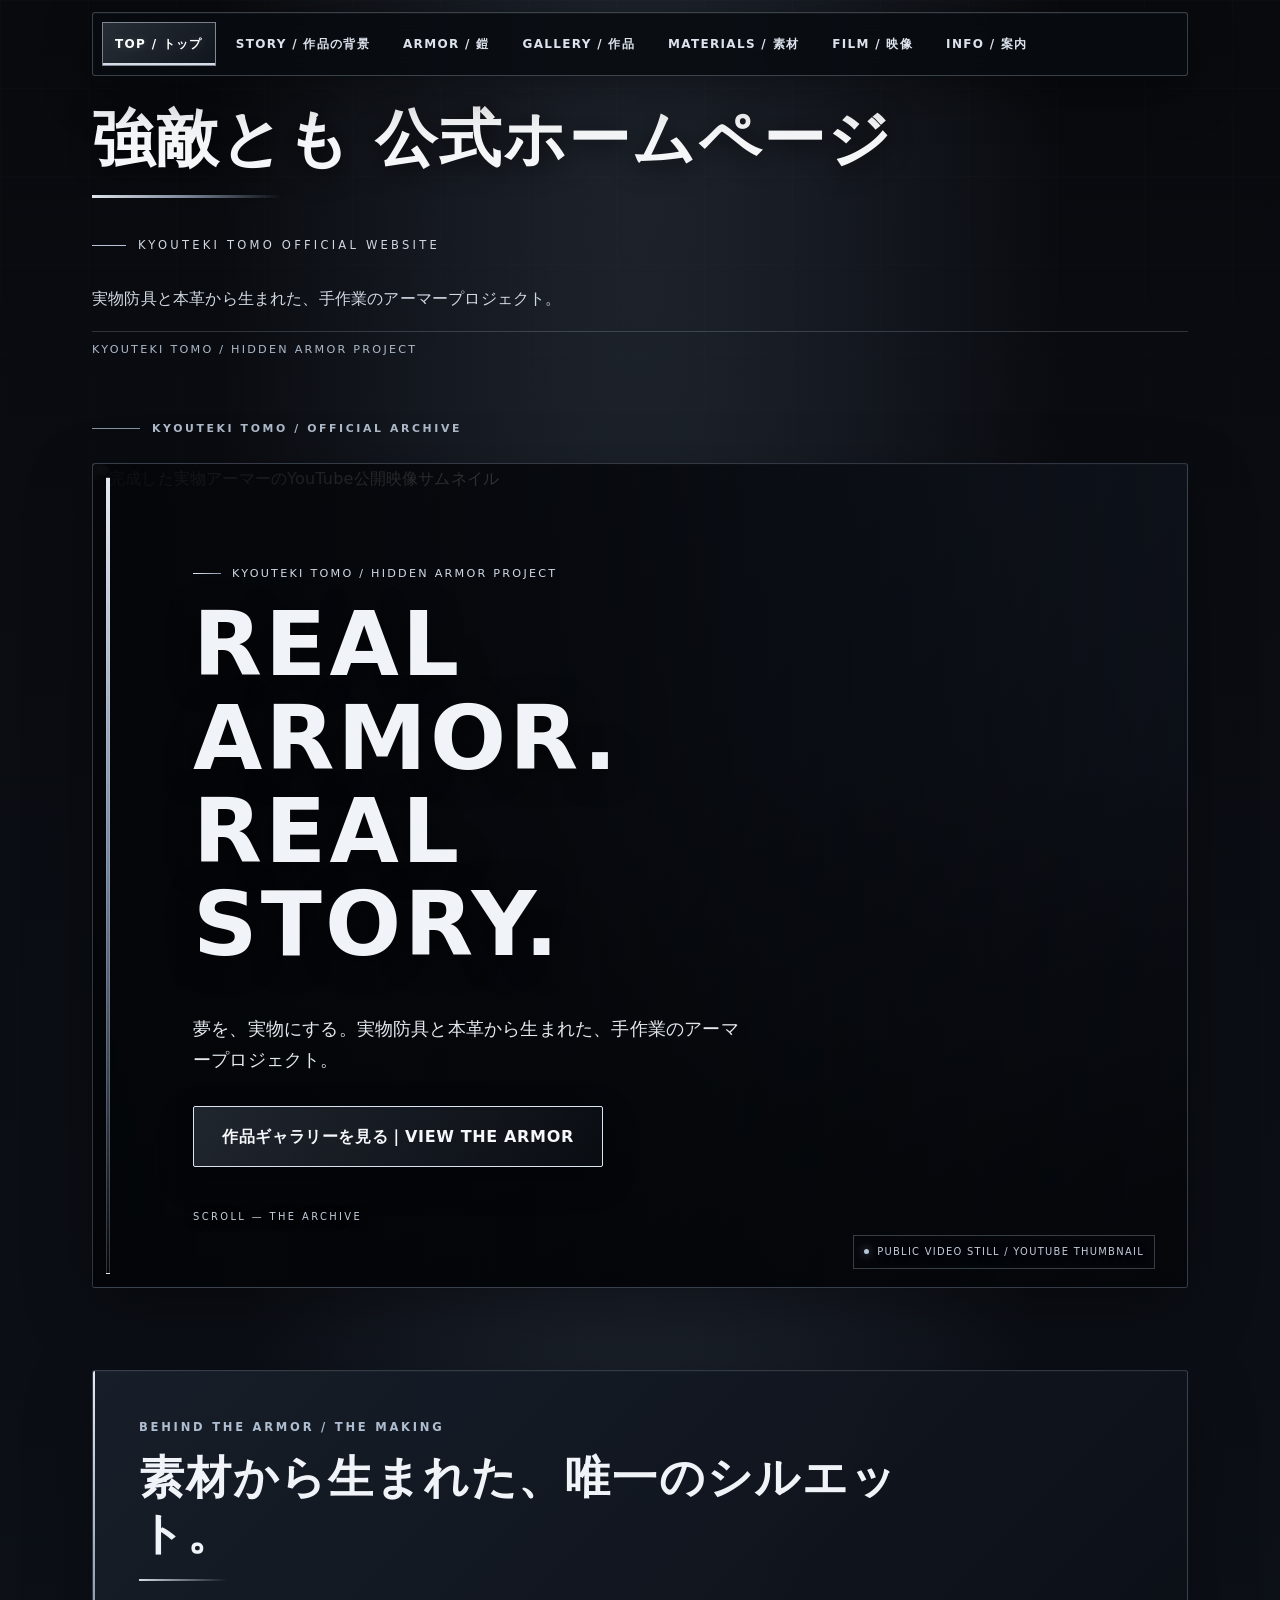
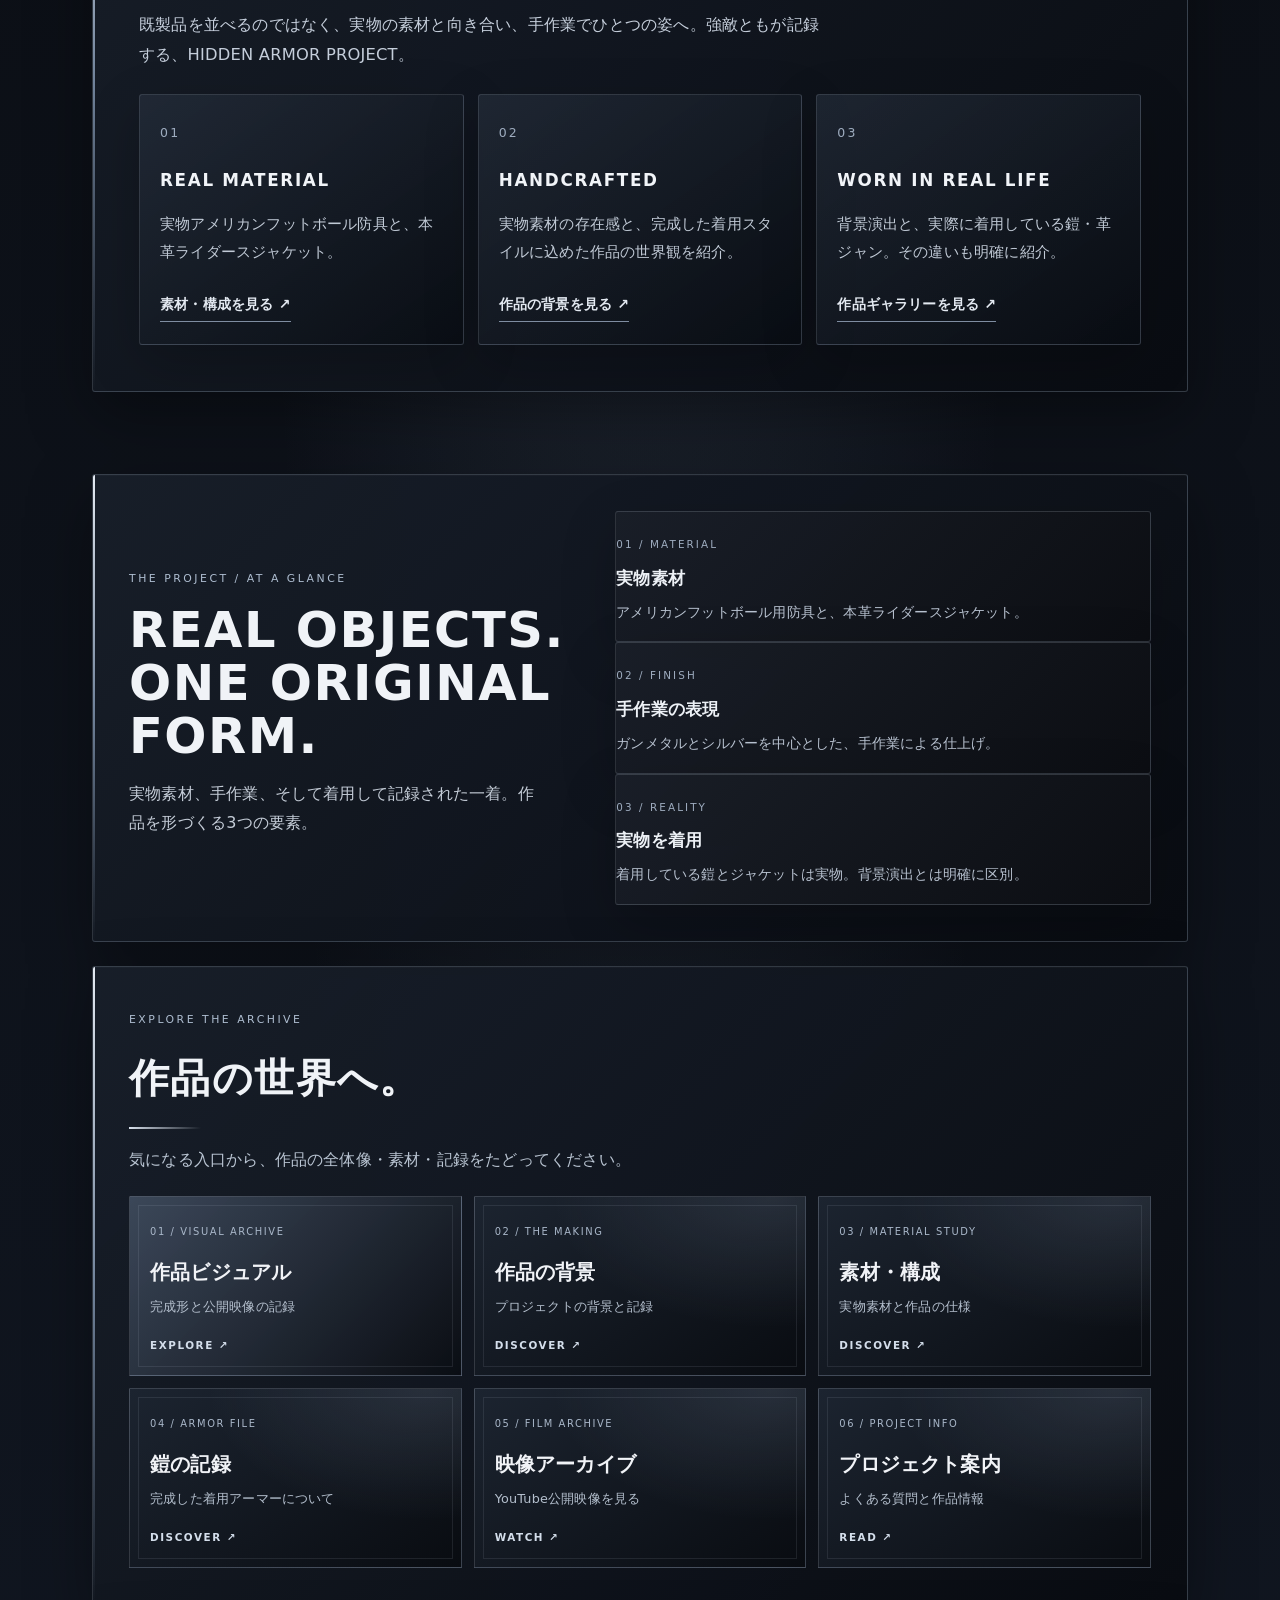
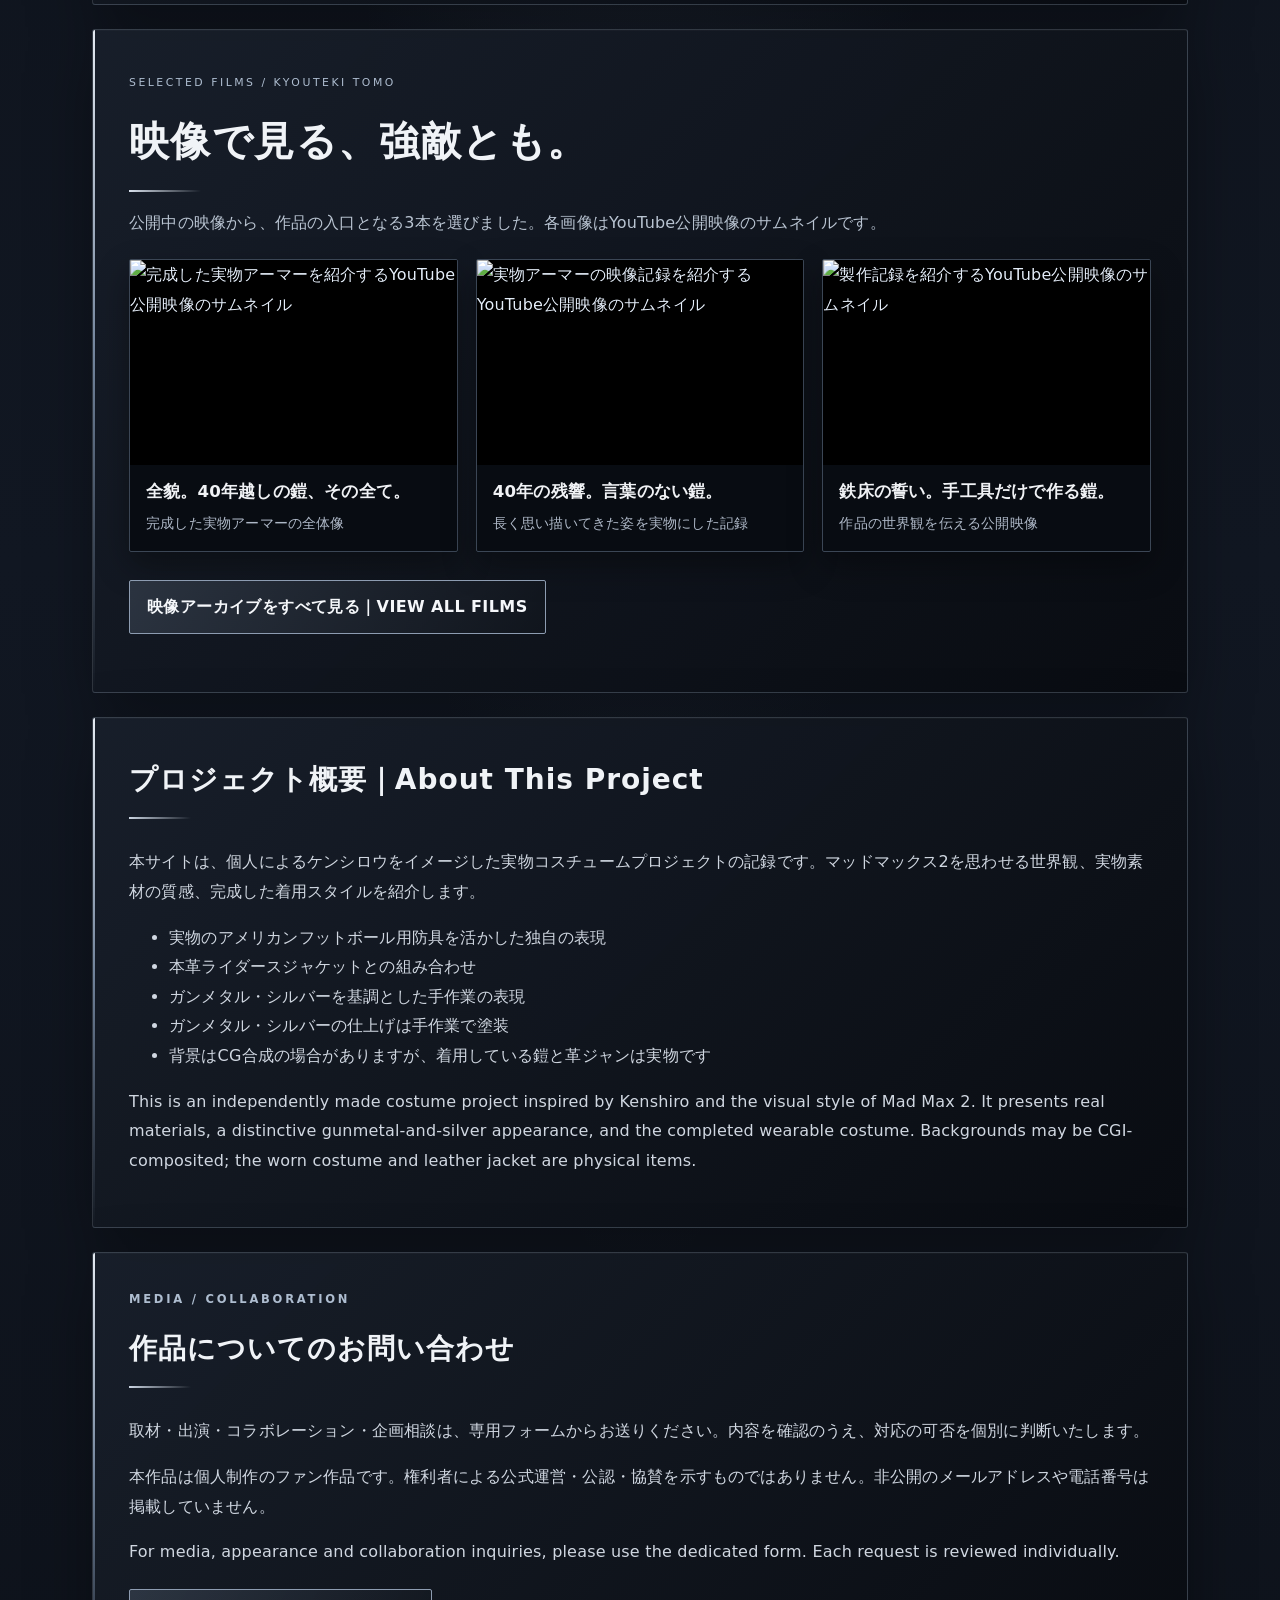
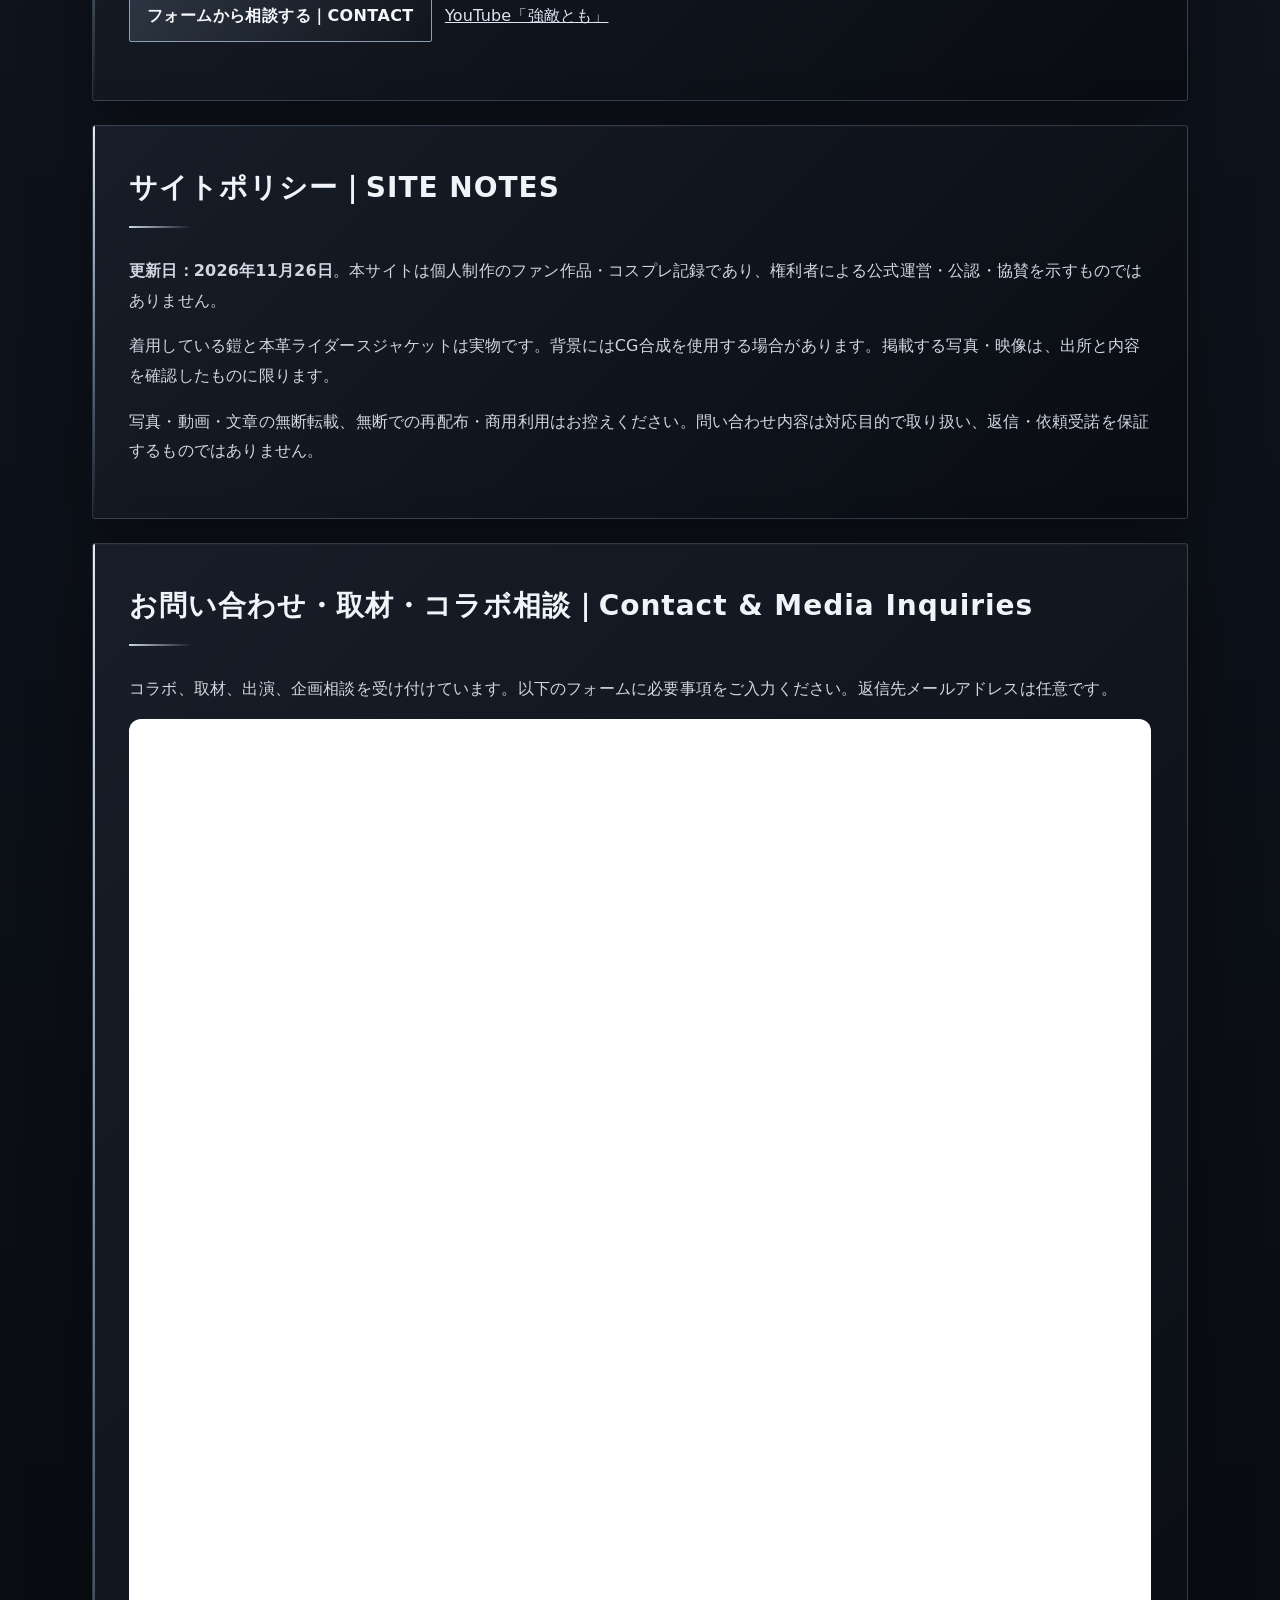
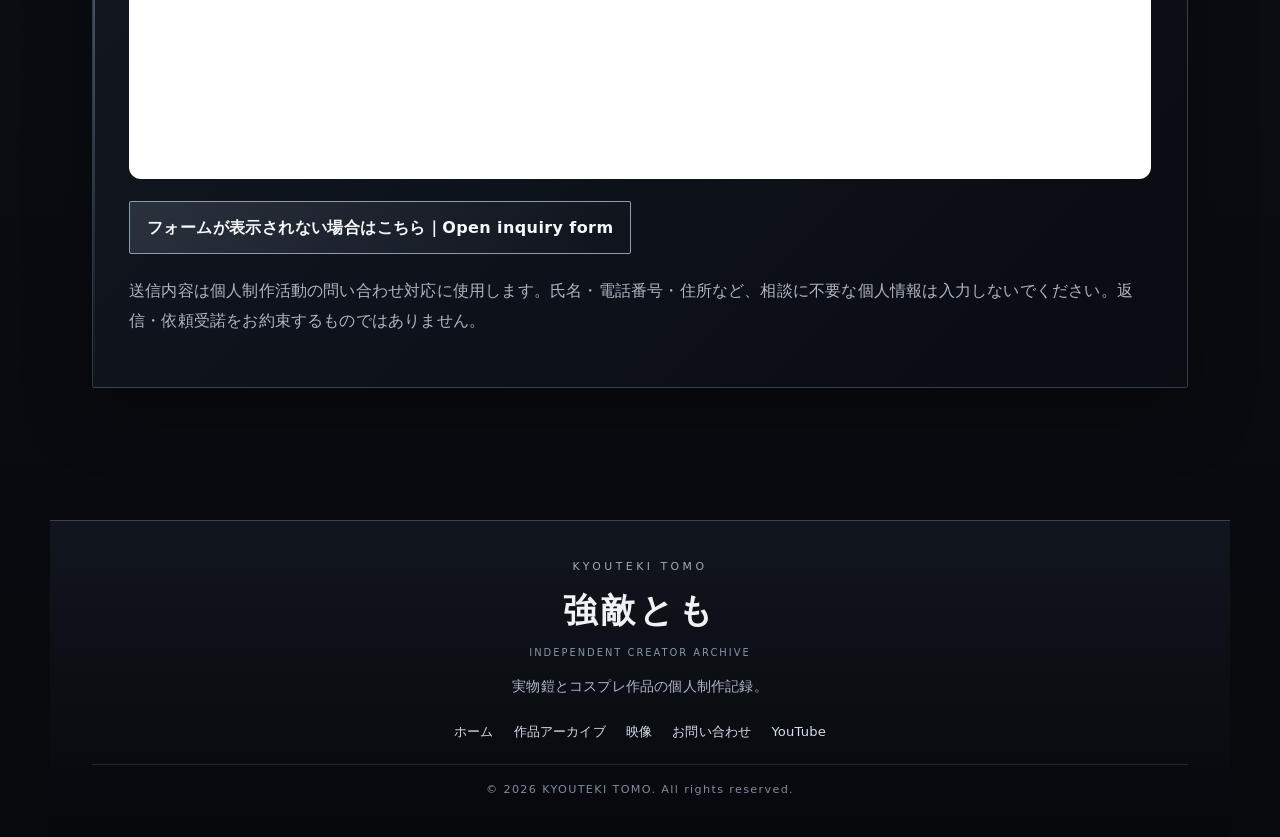
==== commit 83c33de7: "Polish desktop homepage first viewport (Run #272)" ====
--- a/index.html
+++ b/index.html
@@ -335,6 +335,22 @@
 }
 </style>
 
+<style id="kyouteki-run272-pc-firstview">
+/* Run #272 — desktop first-view refinement; mobile/tablet rules remain untouched */
+@media (min-width:900px) {
+  body>header { padding-top:12px!important; padding-bottom:12px!important; }
+  body>header nav { margin-bottom:14px!important; }
+  body>header h1 { margin-top:clamp(18px,2.2vw,30px)!important; margin-bottom:8px!important; }
+  body>header:after { margin-top:14px; padding-top:8px; }
+  .home-hero { min-height:clamp(500px,72vh,640px); }
+  .home-hero-copy { min-height:inherit; max-width:760px; padding:clamp(42px,5vw,76px); padding-bottom:clamp(78px,8vh,100px); }
+  .home-hero h2 { font-size:clamp(3.4rem,7vw,6.3rem)!important; }
+  .home-hero p { max-width:560px; line-height:1.75; }
+  .home-hero .cta { padding:15px 28px!important; border-color:#dbe4f0!important; box-shadow:0 12px 32px rgba(0,0,0,.38); }
+  .home-hero-copy:after { content:"SCROLL — THE ARCHIVE"; position:absolute; left:clamp(42px,5vw,76px); bottom:25px; color:#c4cedc; font-size:.62rem; letter-spacing:.24em; text-shadow:0 2px 10px #000; }
+}
+</style>
+
 </head>
 <body>
 <a class="skip-link" href="#main-content">本文へスキップ</a>
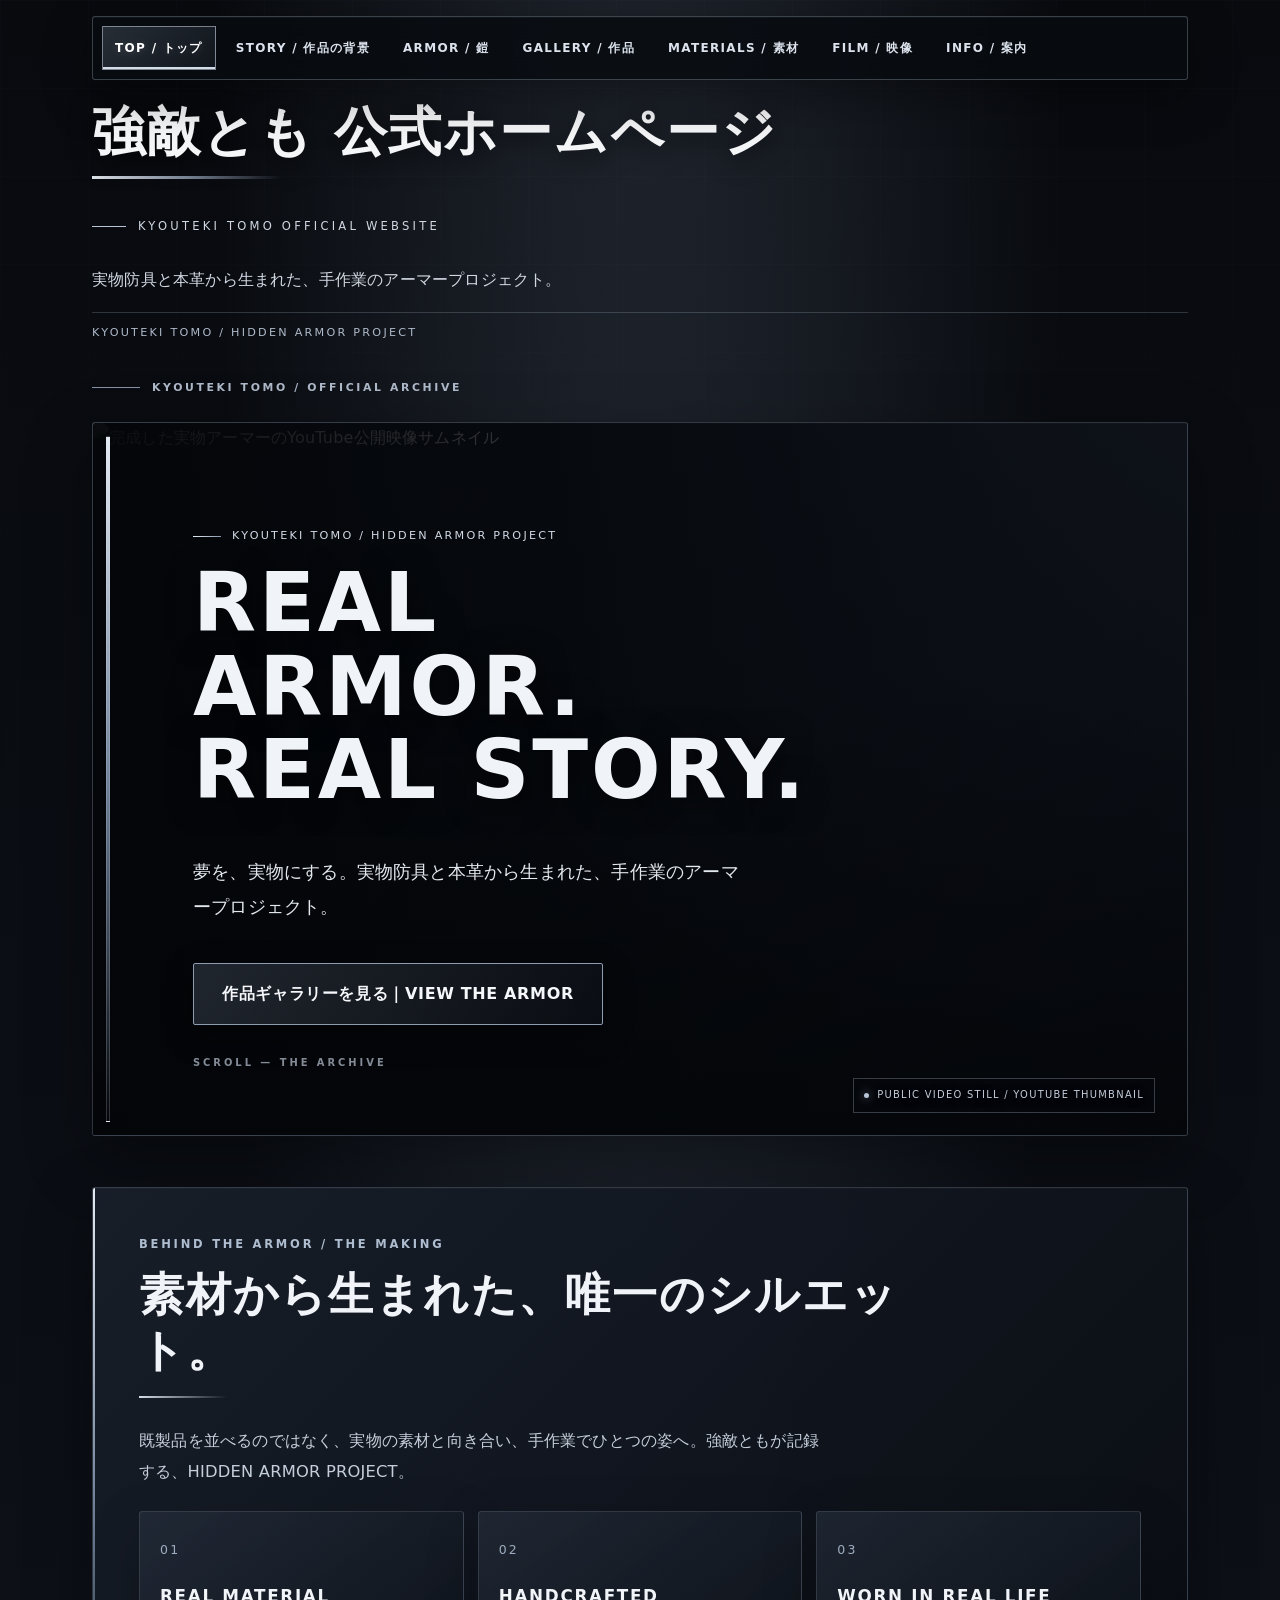
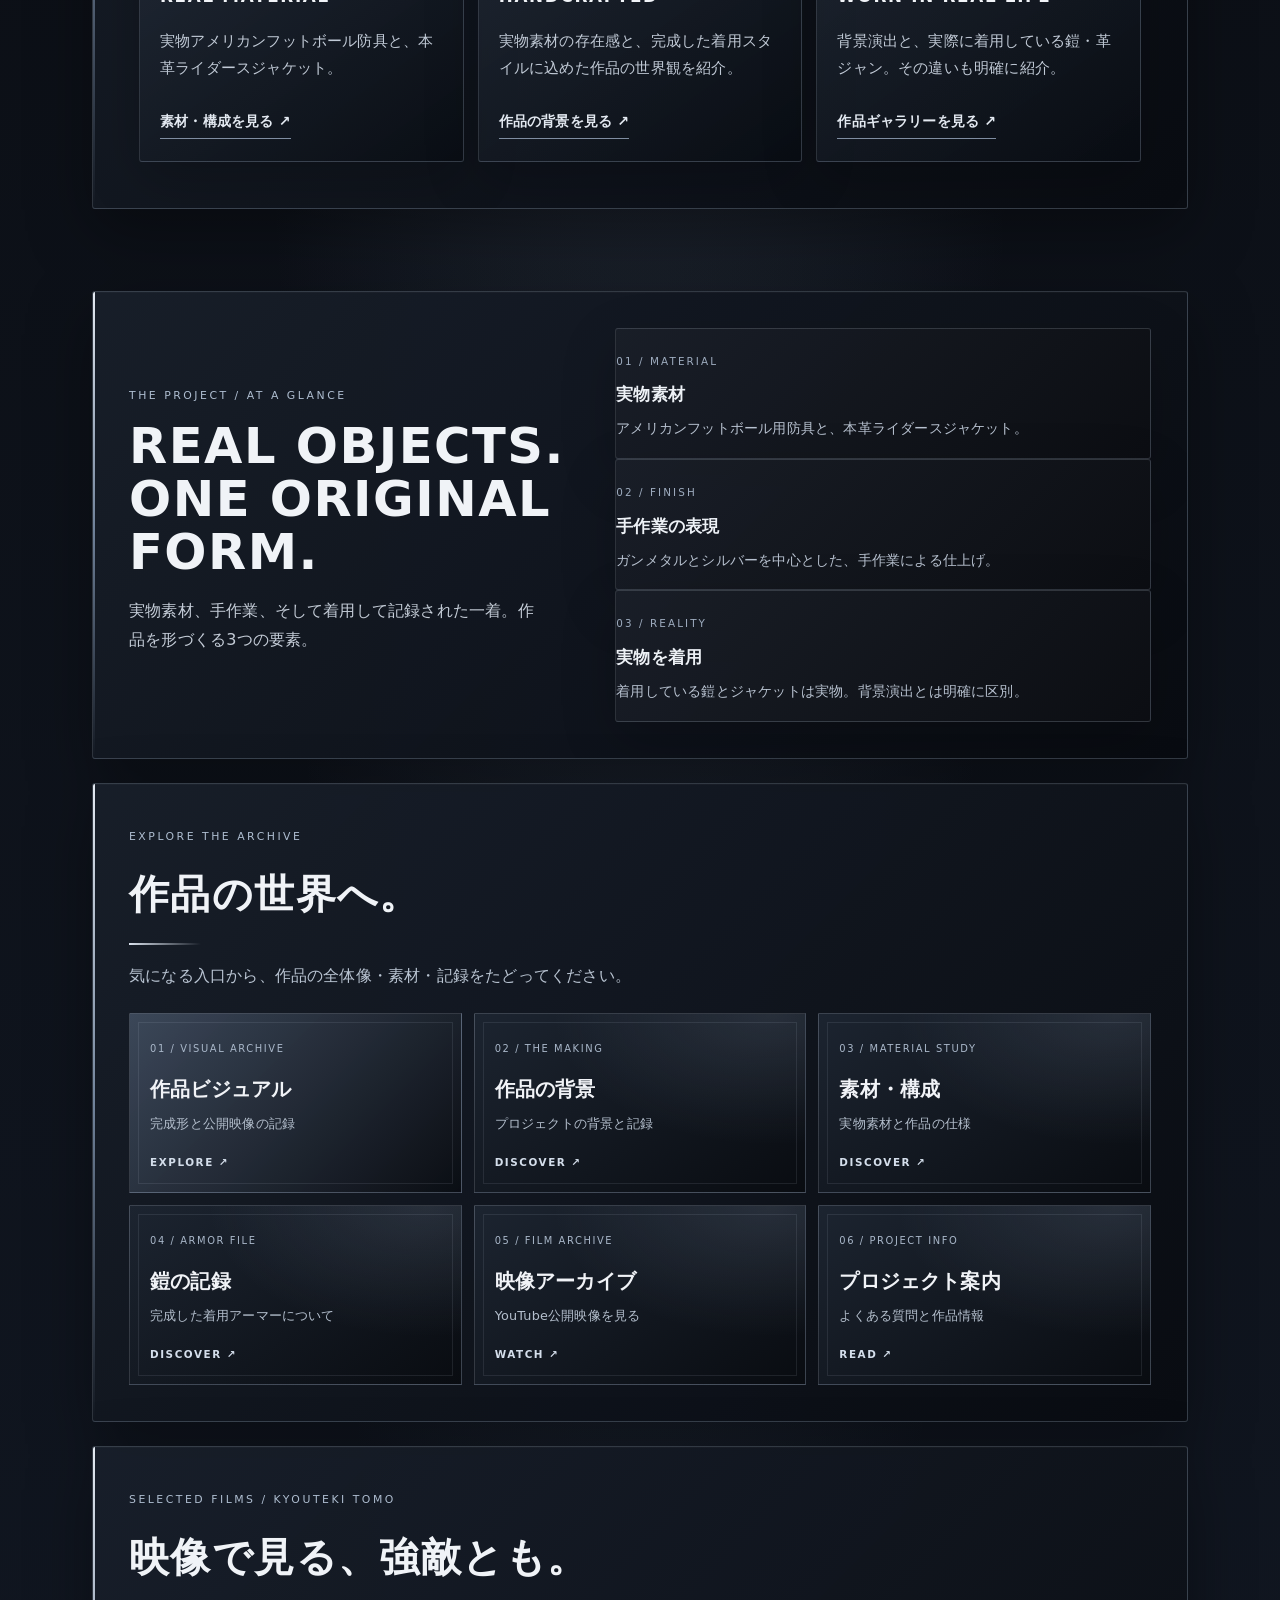
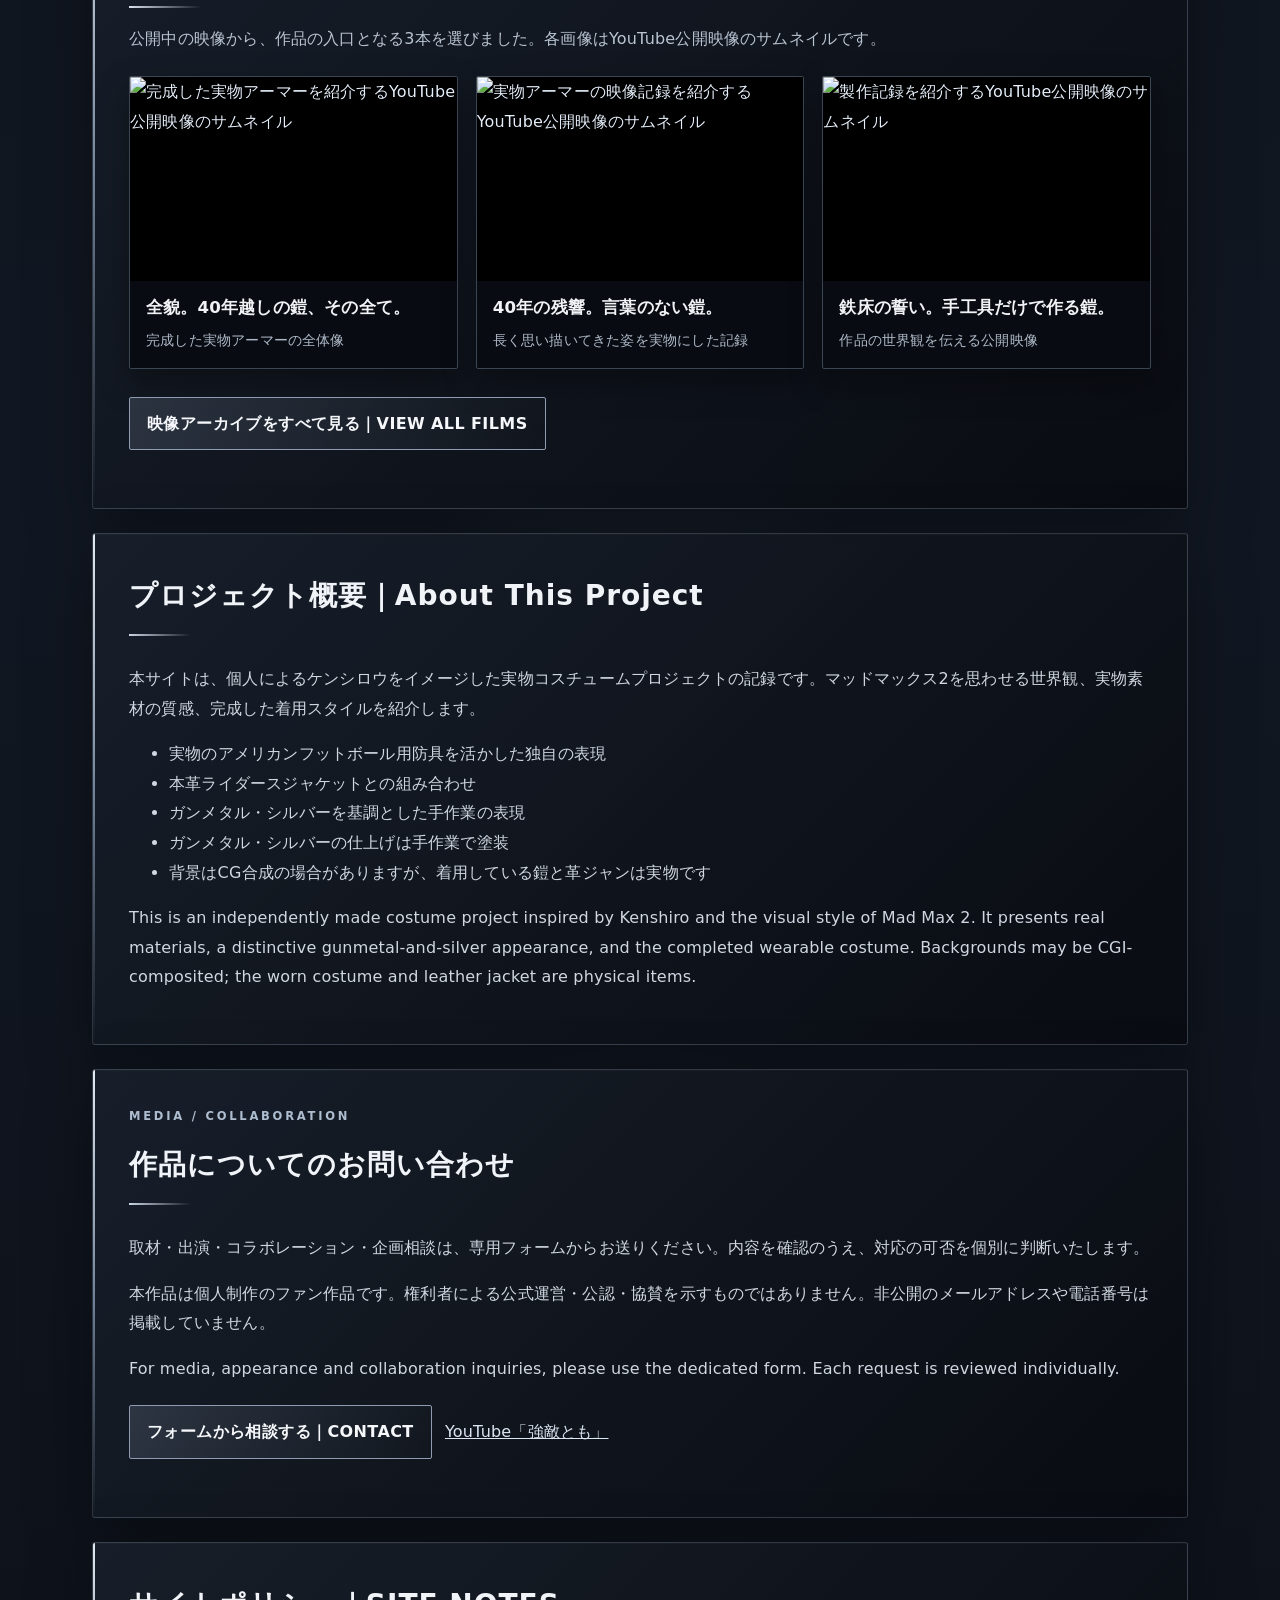
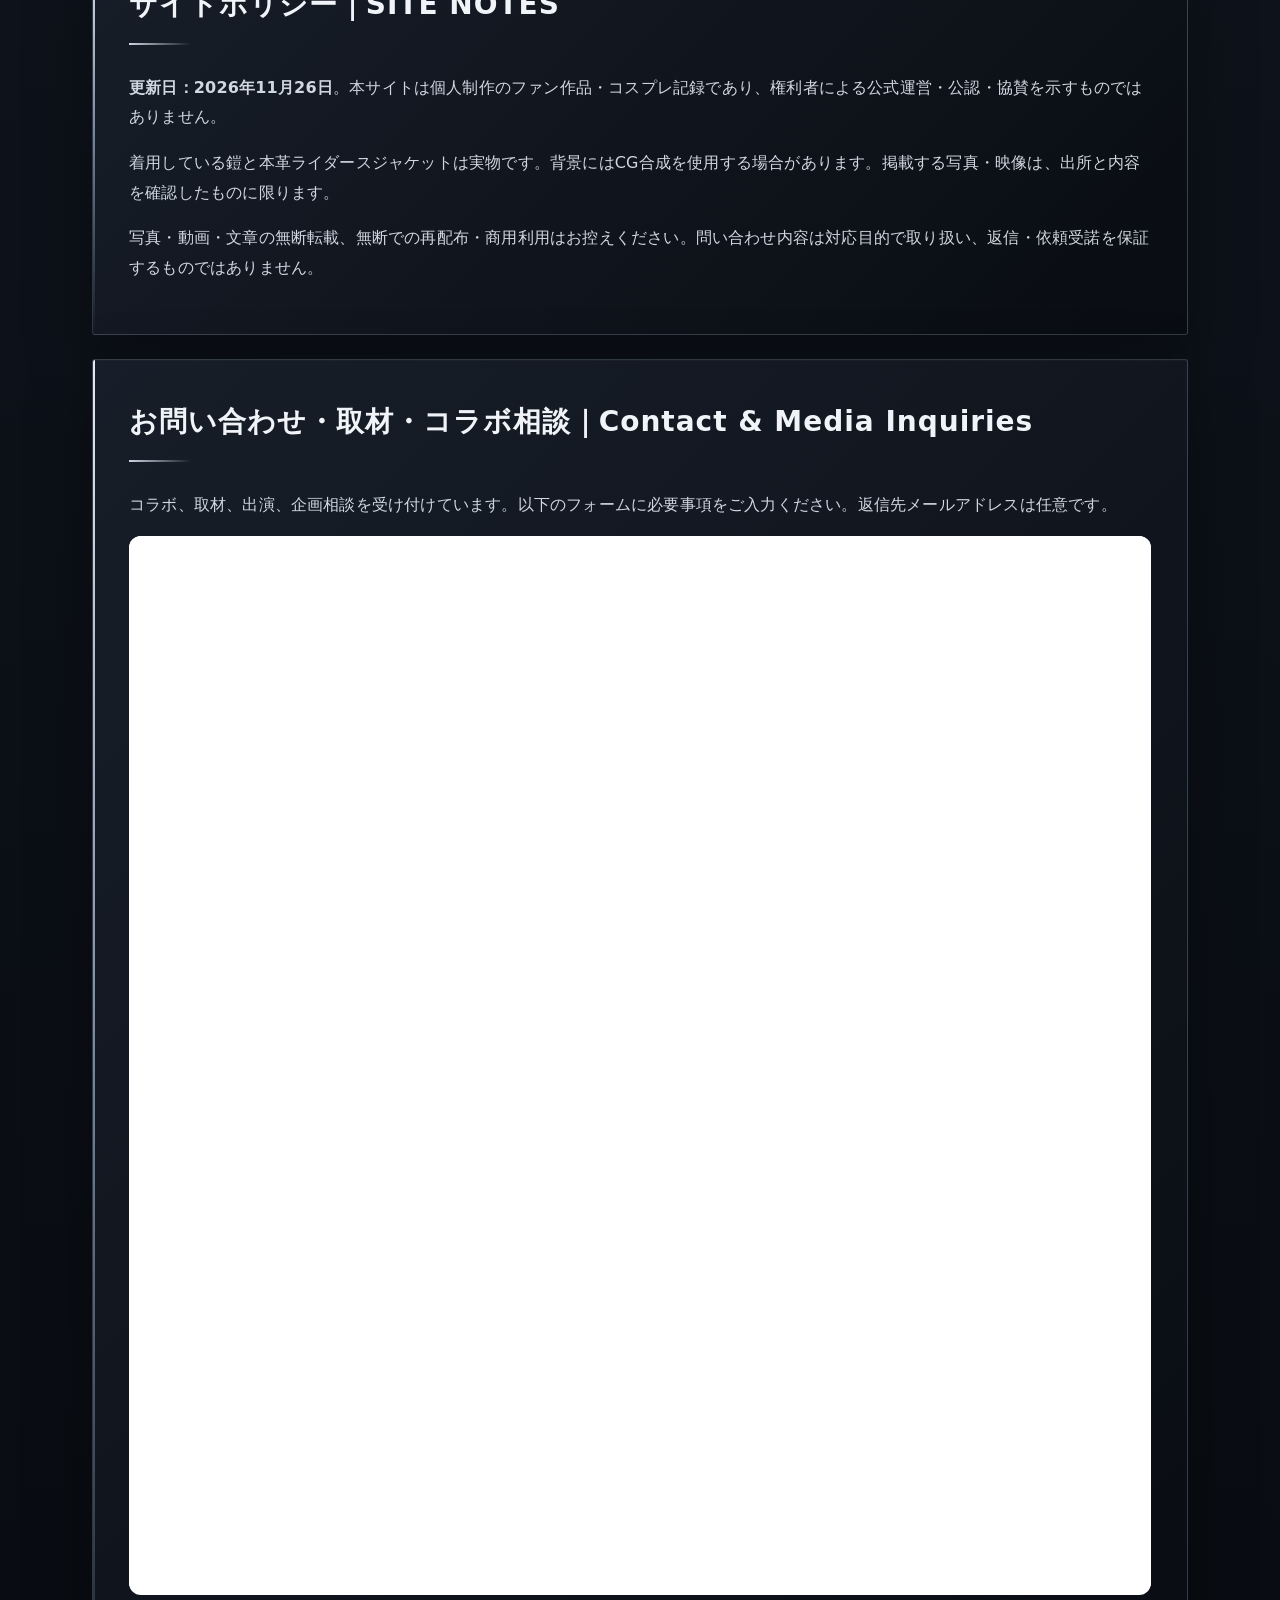
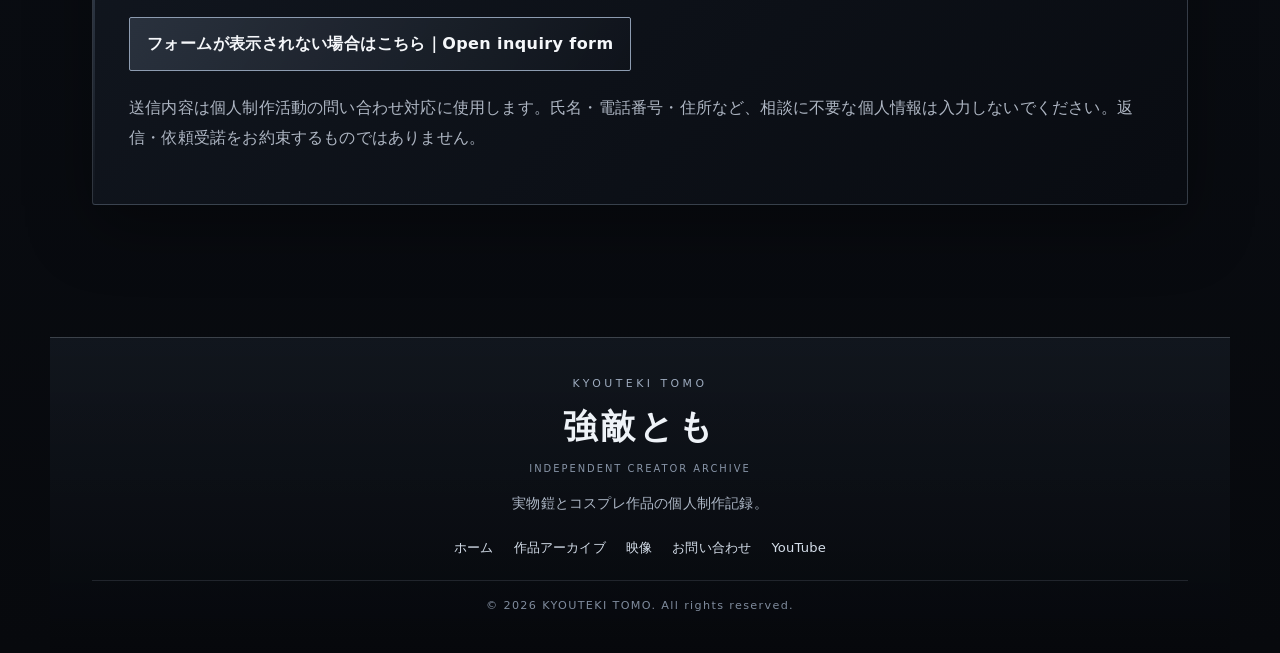
==== commit 18251067: "Refine Run 272 desktop first-view styling" ====
--- a/index.html
+++ b/index.html
@@ -336,18 +336,27 @@
 </style>
 
 <style id="kyouteki-run272-pc-firstview">
-/* Run #272 — desktop first-view refinement; mobile/tablet rules remain untouched */
-@media (min-width:900px) {
-  body>header { padding-top:12px!important; padding-bottom:12px!important; }
-  body>header nav { margin-bottom:14px!important; }
-  body>header h1 { margin-top:clamp(18px,2.2vw,30px)!important; margin-bottom:8px!important; }
-  body>header:after { margin-top:14px; padding-top:8px; }
-  .home-hero { min-height:clamp(500px,72vh,640px); }
-  .home-hero-copy { min-height:inherit; max-width:760px; padding:clamp(42px,5vw,76px); padding-bottom:clamp(78px,8vh,100px); }
-  .home-hero h2 { font-size:clamp(3.4rem,7vw,6.3rem)!important; }
-  .home-hero p { max-width:560px; line-height:1.75; }
-  .home-hero .cta { padding:15px 28px!important; border-color:#dbe4f0!important; box-shadow:0 12px 32px rgba(0,0,0,.38); }
-  .home-hero-copy:after { content:"SCROLL — THE ARCHIVE"; position:absolute; left:clamp(42px,5vw,76px); bottom:25px; color:#c4cedc; font-size:.62rem; letter-spacing:.24em; text-shadow:0 2px 10px #000; }
+/* Run #272 — PC first view: let the hero own the opening screen (min-width:900px only; mobile untouched) */
+@media(min-width:900px){
+  body>header{padding-top:16px!important;padding-bottom:16px!important}
+  body>header nav{margin-bottom:18px!important}
+  body>header h1{margin:22px 0 8px!important;font-size:clamp(2.2rem,4.2vw,3.3rem)!important}
+  body>header h1:after{margin-top:14px}
+  body>header:after{margin-top:16px;padding-top:10px}
+  main{padding-top:18px!important}
+  main::before{margin-bottom:14px}
+  .home-hero{min-height:clamp(500px,72vh,640px);margin-top:4px}
+  .home-hero-copy{max-width:780px;padding:clamp(40px,5vw,76px)}
+  .home-hero h2{font-size:clamp(3.6rem,6.4vw,6.3rem)!important;line-height:1.02}
+  .home-hero p{max-width:560px;font-size:1.14rem;line-height:1.95}
+  .home-hero .cta{margin-top:20px;padding:15px 28px!important;font-size:1rem;border-color:#d7e0ec;background:linear-gradient(120deg,rgba(148,166,192,.32),rgba(16,21,29,.55));box-shadow:0 10px 30px rgba(0,0,0,.45)}
+  .home-hero .cta:hover{background:rgba(163,181,205,.3)!important;border-color:#f0f4fa!important}
+  .home-hero-copy::after{content:"SCROLL — THE ARCHIVE";position:absolute;left:clamp(40px,5vw,76px);bottom:26px;color:rgba(199,209,224,.66);font-size:.62rem;font-weight:700;letter-spacing:.3em}
+  .hero-source-note{bottom:22px}
+  .editorial-story{margin-top:clamp(30px,4vw,52px)!important}
+}
+@media(min-width:900px) and (prefers-reduced-motion:reduce){
+  .home-hero-copy::after{content:"SCROLL — THE ARCHIVE"}
 }
 </style>
 
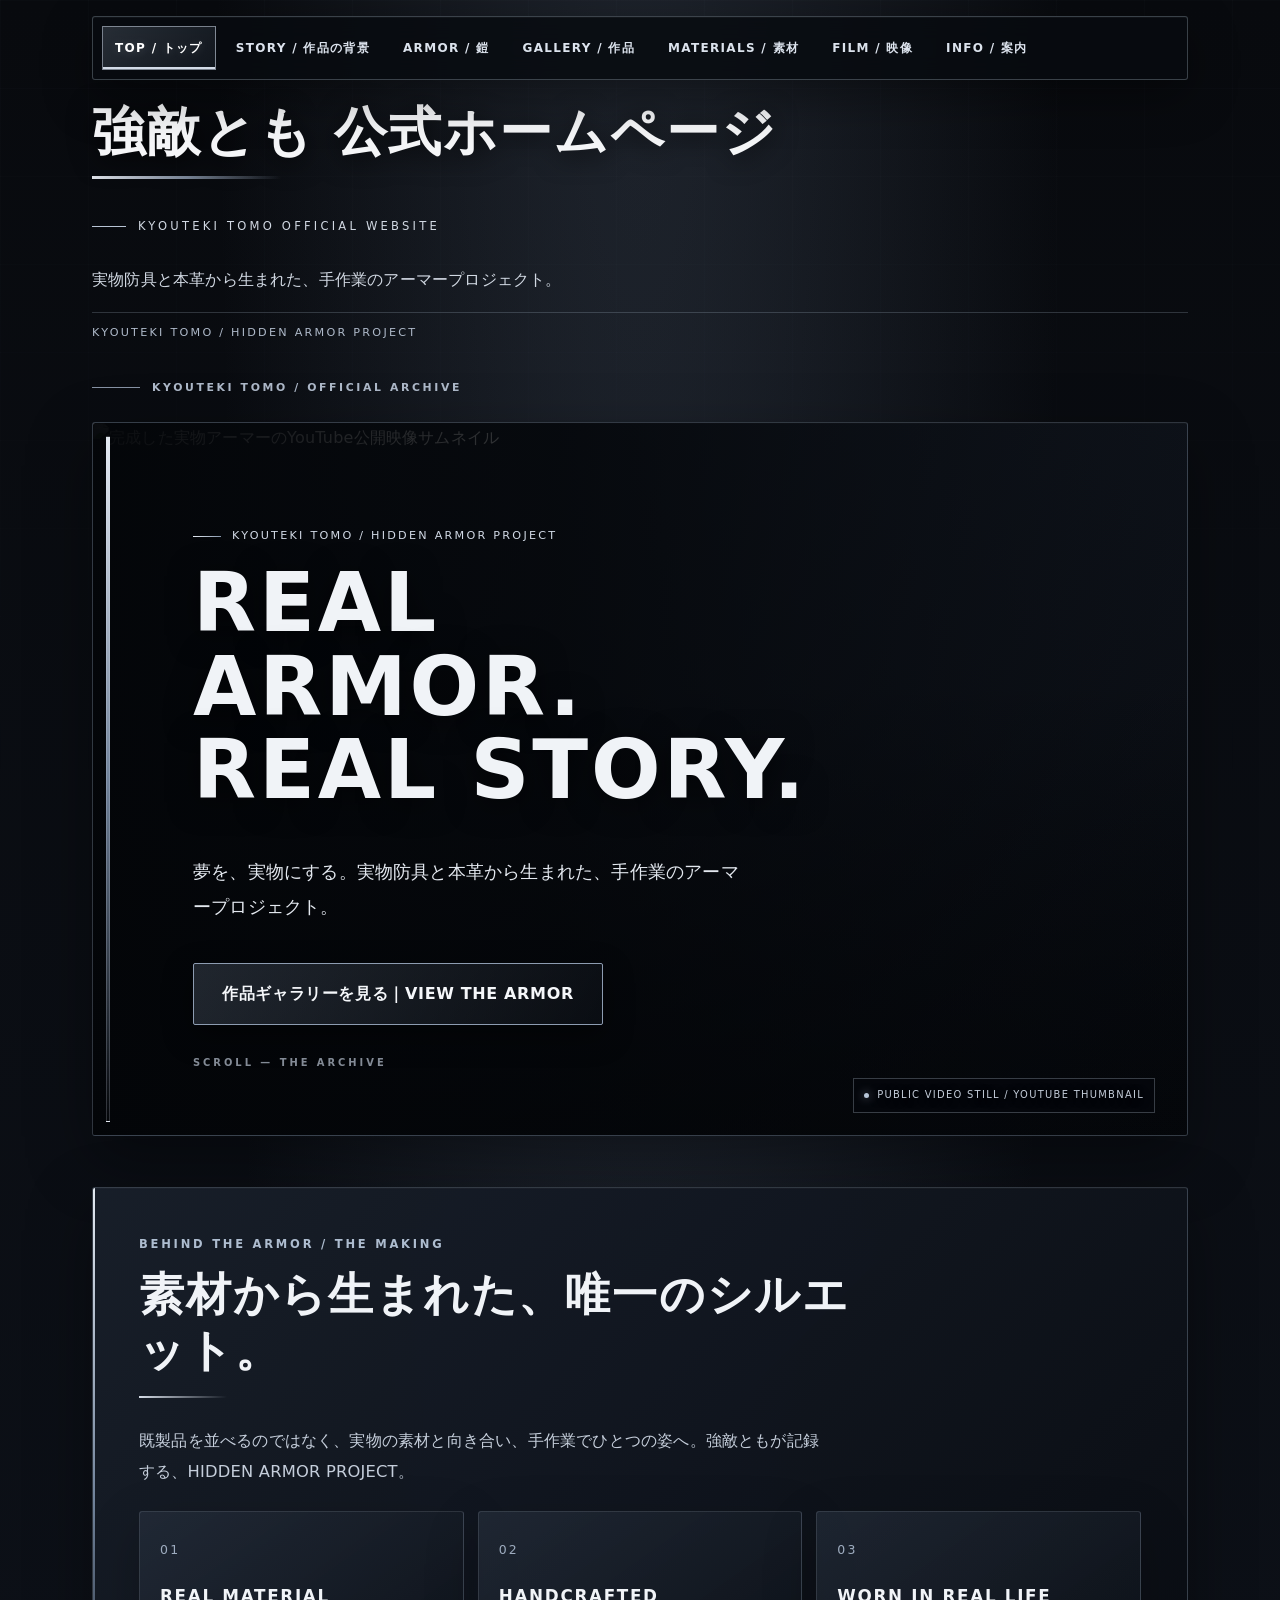
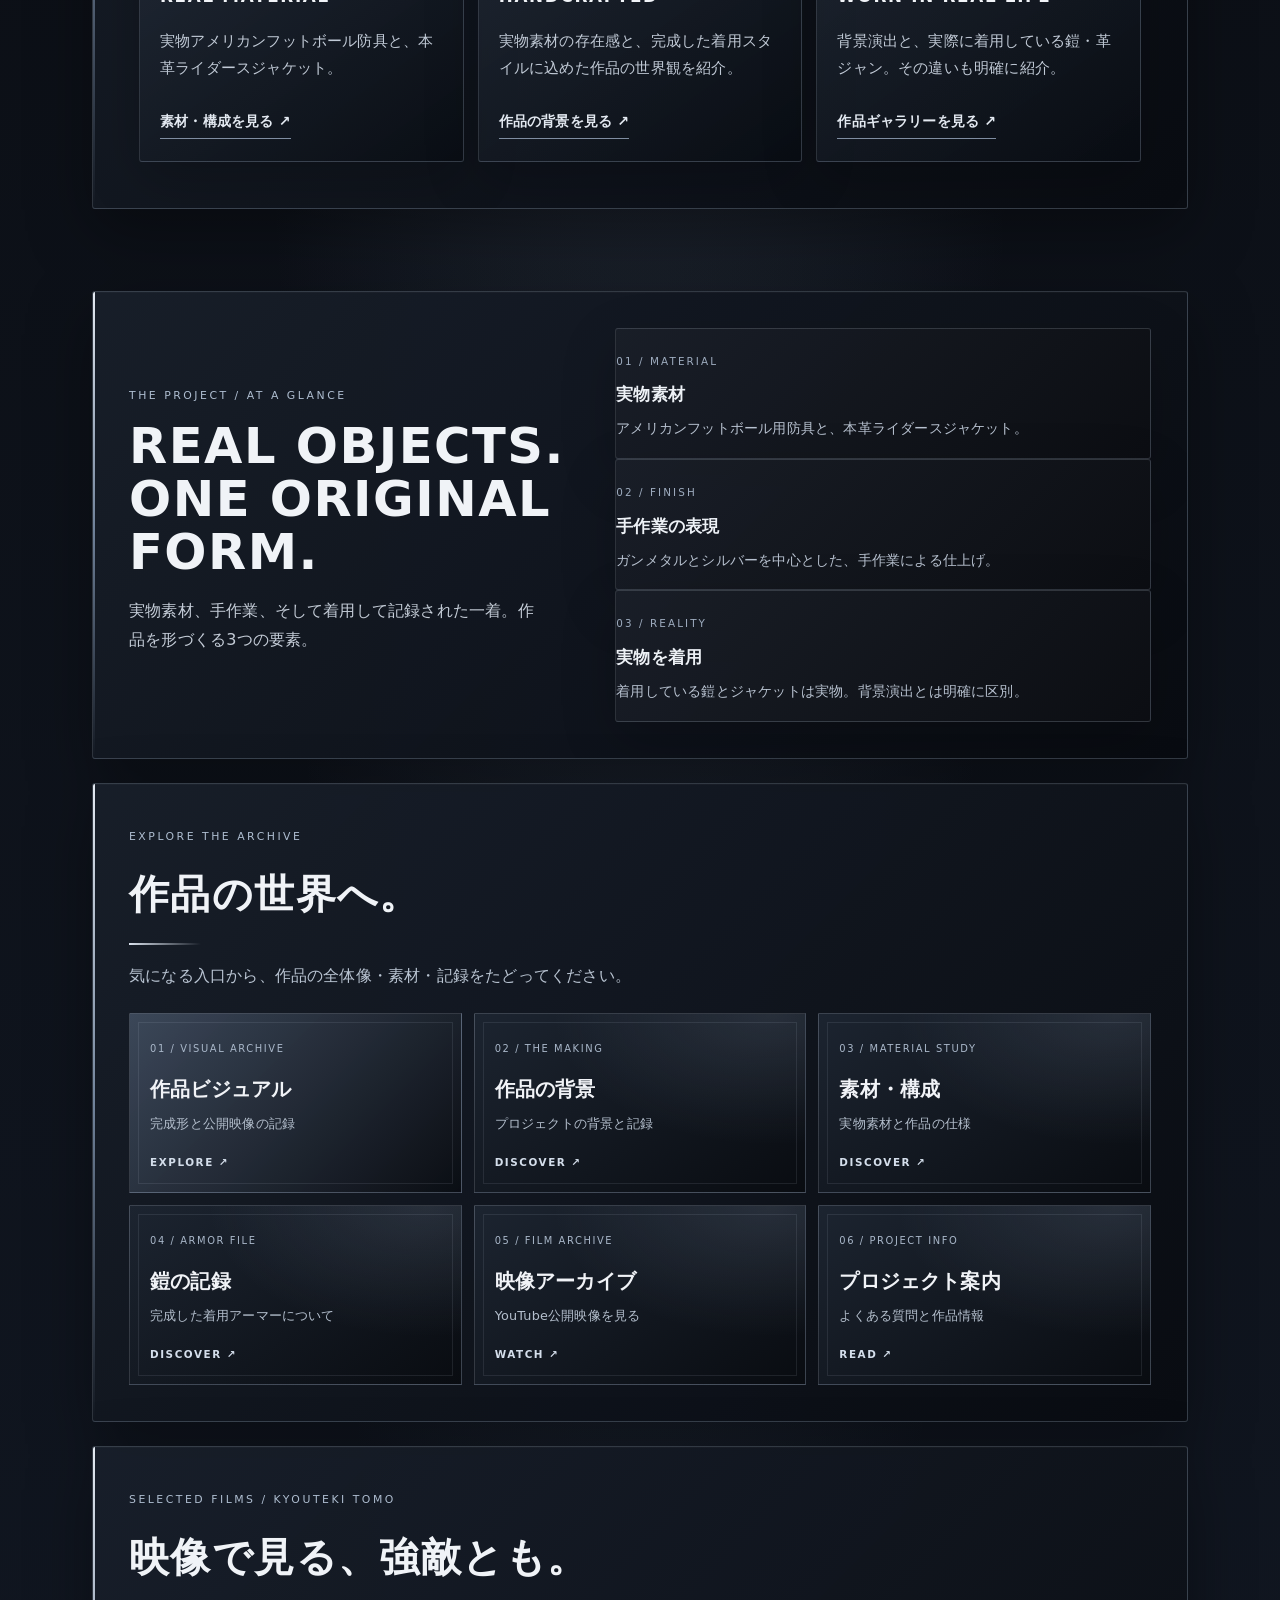
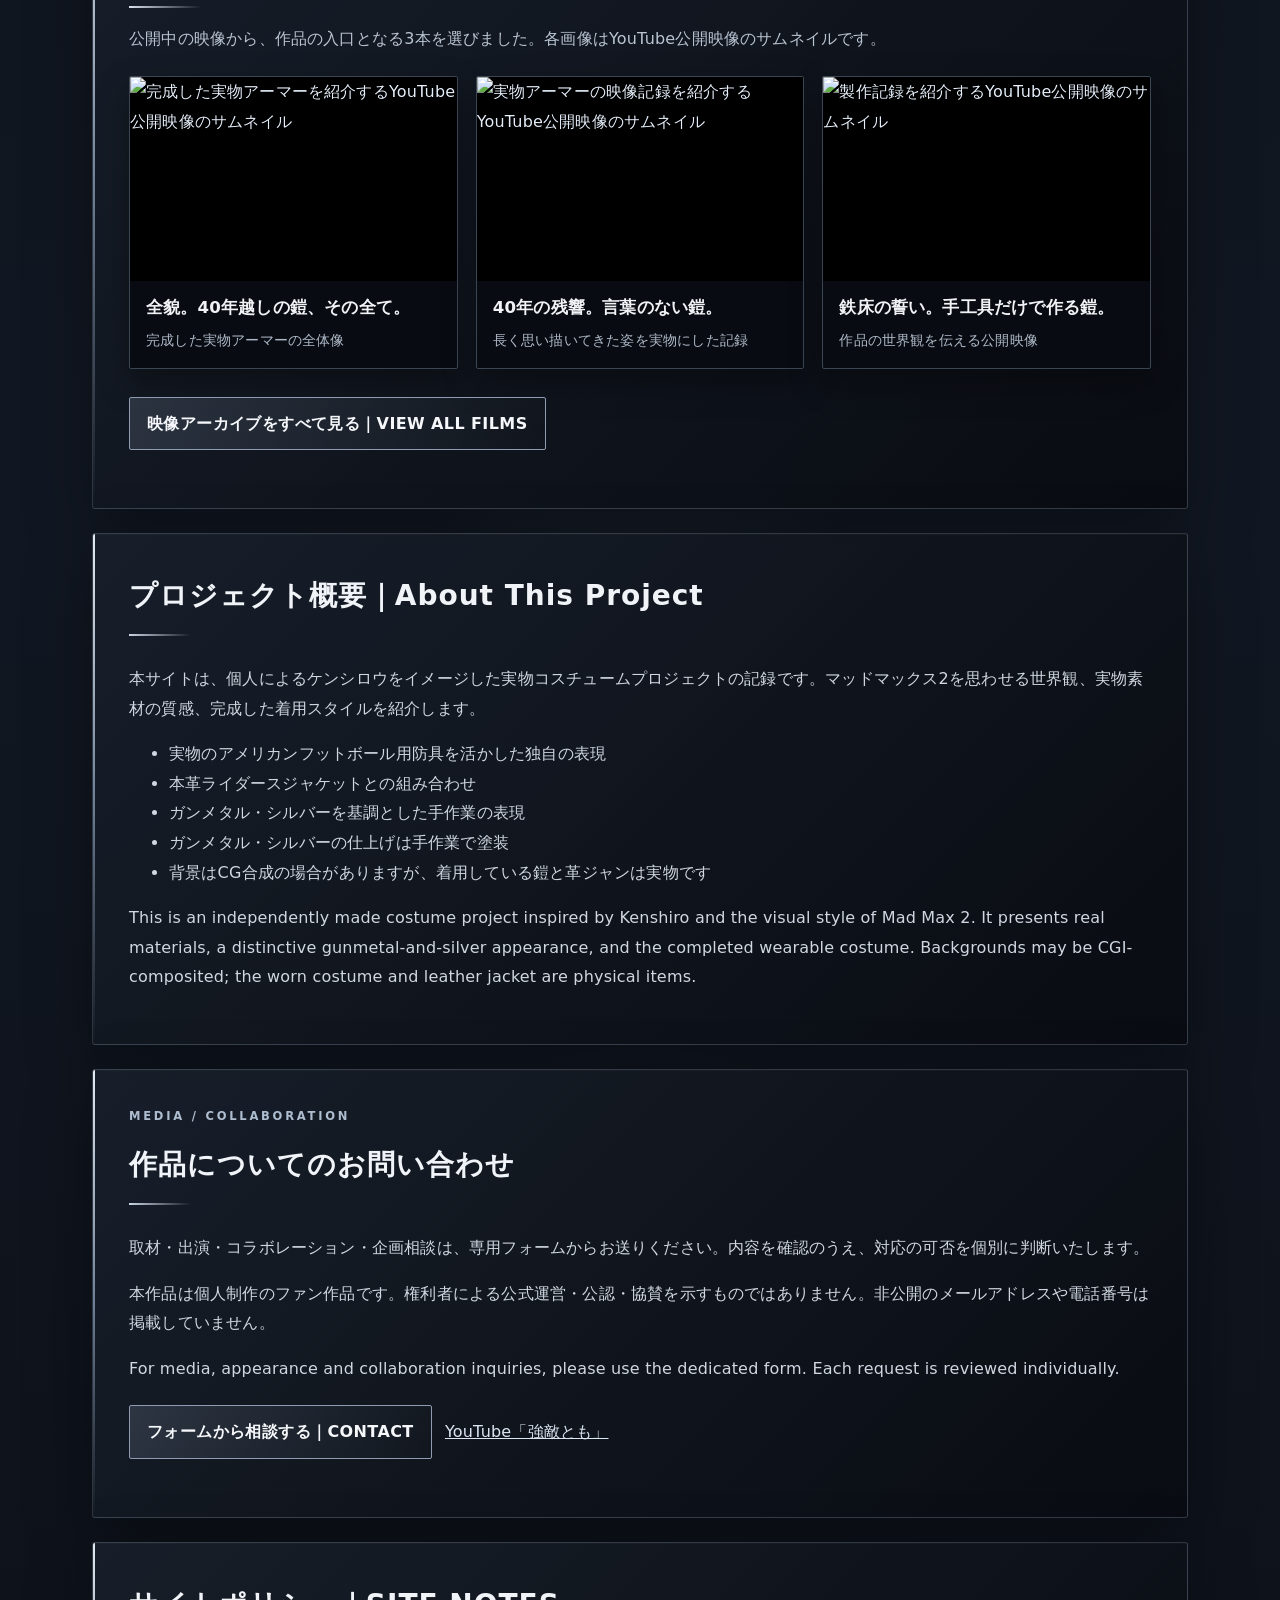
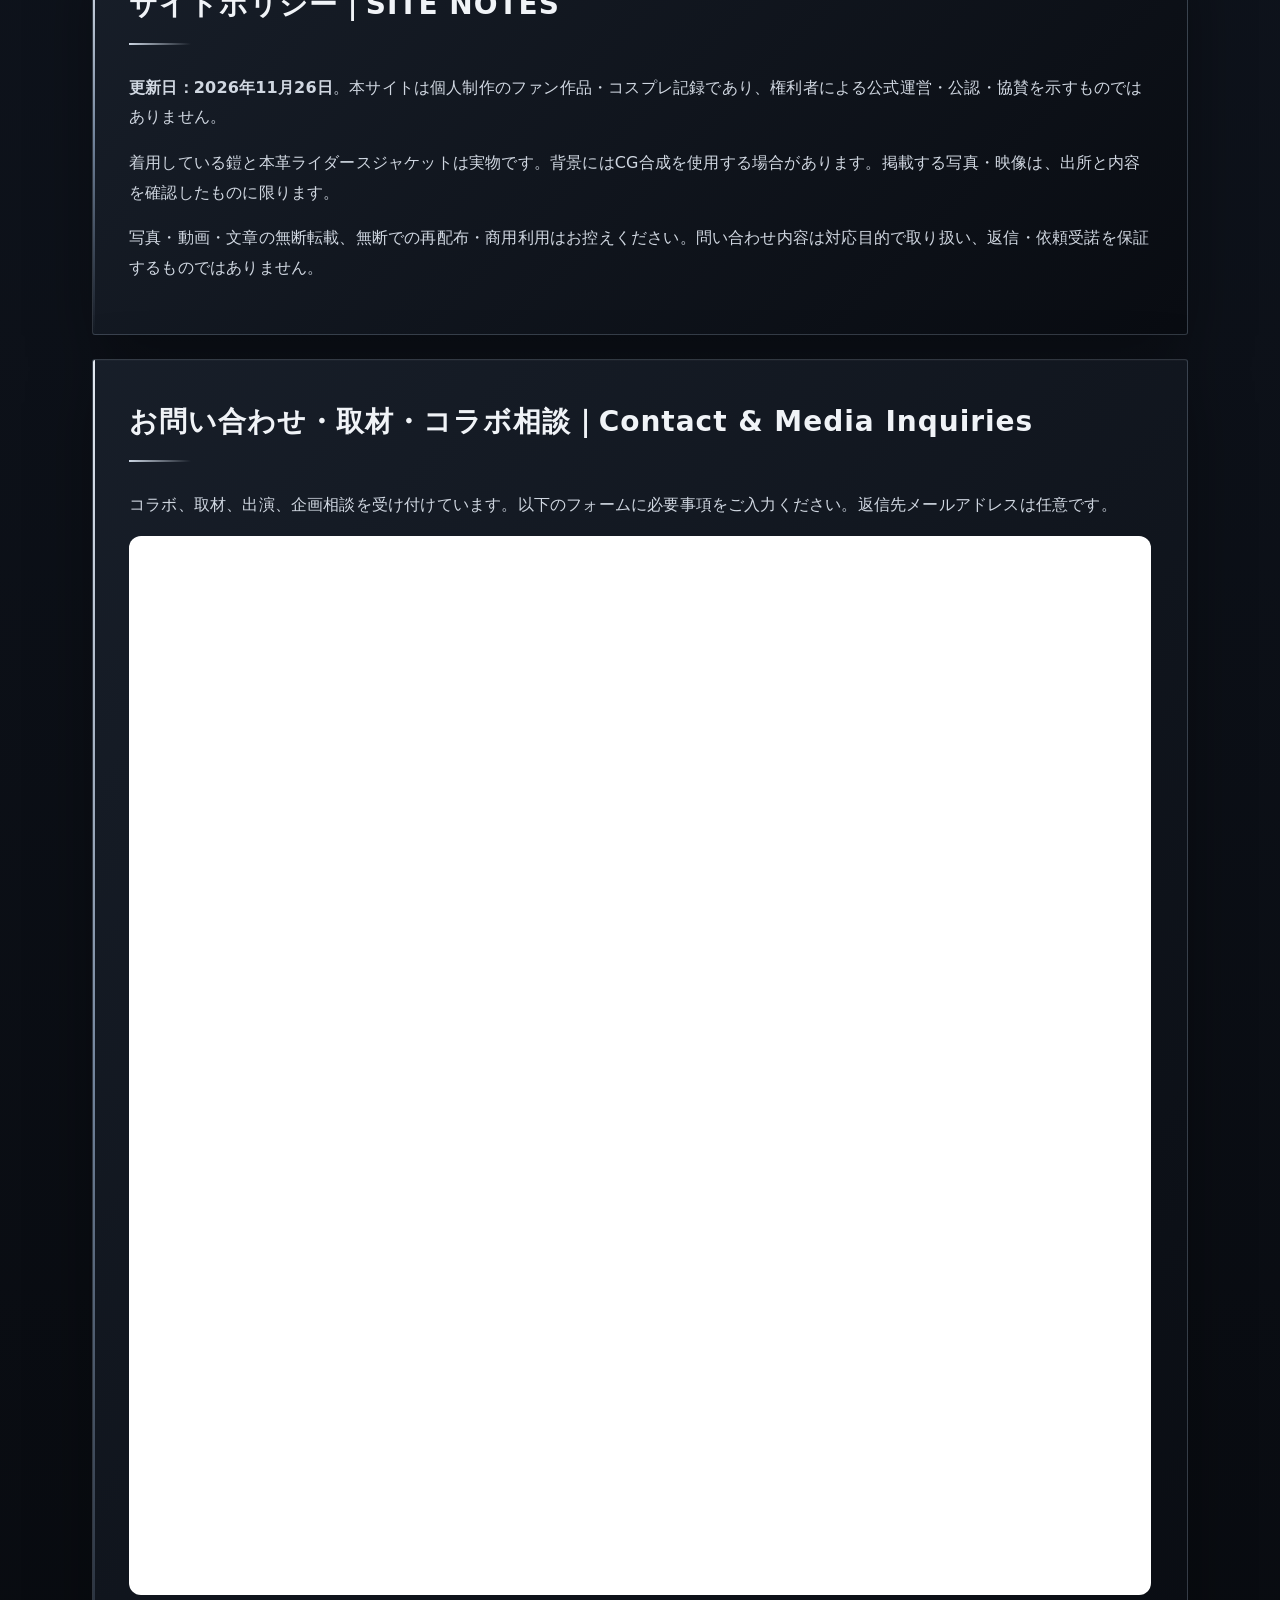
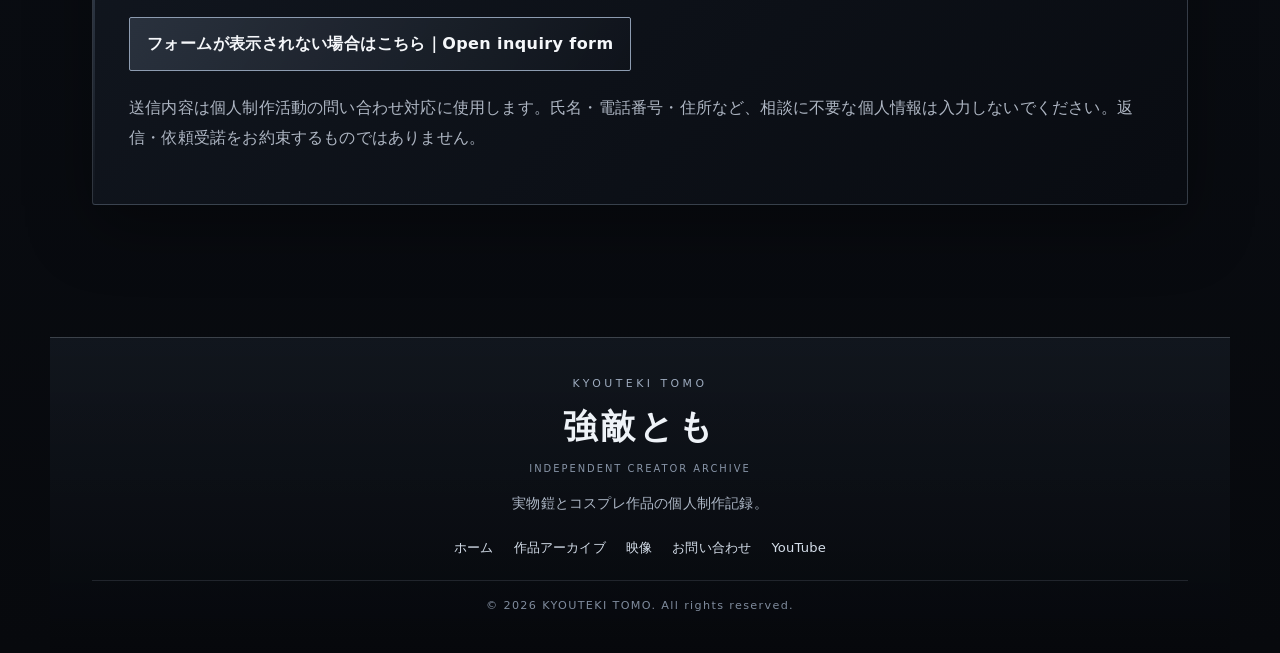
==== commit 20ed5b83: "Standardize responsive image loading hints" ====
--- a/index.html
+++ b/index.html
@@ -380,7 +380,7 @@
 <main id="main-content">
 
 <section class="home-hero" aria-label="HIDDEN ARMOR メインビジュアル">
-<img src="https://i.ytimg.com/vi/2vKtx7vkwpA/maxresdefault.jpg" alt="完成した実物アーマーのYouTube公開映像サムネイル" width="1280" height="720" fetchpriority="high" decoding="async">
+<img src="https://i.ytimg.com/vi/2vKtx7vkwpA/maxresdefault.jpg" alt="完成した実物アーマーのYouTube公開映像サムネイル" width="1280" height="720" fetchpriority="high" decoding="async" loading="eager">
 <div class="home-hero-copy">
 <span class="home-kicker">KYOUTEKI TOMO / HIDDEN ARMOR PROJECT</span>
 <h2>REAL ARMOR.<br>REAL STORY.</h2>
@@ -438,9 +438,9 @@
 <section class="featured-films" aria-labelledby="featured-films-title">
   <div class="archive-heading"><span>SELECTED FILMS / KYOUTEKI TOMO</span><h2 id="featured-films-title">映像で見る、強敵とも。</h2><p>公開中の映像から、作品の入口となる3本を選びました。各画像はYouTube公開映像のサムネイルです。</p></div>
   <div class="yt-build-grid">
-    <article class="yt-build-card"><a href="https://www.youtube.com/watch?v=2vKtx7vkwpA" target="_blank" rel="noopener noreferrer"><img src="https://i.ytimg.com/vi/2vKtx7vkwpA/hqdefault.jpg" alt="完成した実物アーマーを紹介するYouTube公開映像のサムネイル" loading="lazy" width="480" height="360"><div><h3>全貌。40年越しの鎧、その全て。</h3><p>完成した実物アーマーの全体像</p></div></a></article>
-    <article class="yt-build-card"><a href="https://www.youtube.com/watch?v=PQ-21jiNvIo" target="_blank" rel="noopener noreferrer"><img src="https://i.ytimg.com/vi/PQ-21jiNvIo/hqdefault.jpg" alt="実物アーマーの映像記録を紹介するYouTube公開映像のサムネイル" loading="lazy" width="480" height="360"><div><h3>40年の残響。言葉のない鎧。</h3><p>長く思い描いてきた姿を実物にした記録</p></div></a></article>
-    <article class="yt-build-card"><a href="https://www.youtube.com/watch?v=EQhcVfGd2kQ" target="_blank" rel="noopener noreferrer"><img src="https://i.ytimg.com/vi/EQhcVfGd2kQ/hqdefault.jpg" alt="製作記録を紹介するYouTube公開映像のサムネイル" loading="lazy" width="480" height="360"><div><h3>鉄床の誓い。手工具だけで作る鎧。</h3><p>作品の世界観を伝える公開映像</p></div></a></article>
+    <article class="yt-build-card"><a href="https://www.youtube.com/watch?v=2vKtx7vkwpA" target="_blank" rel="noopener noreferrer"><img src="https://i.ytimg.com/vi/2vKtx7vkwpA/hqdefault.jpg" alt="完成した実物アーマーを紹介するYouTube公開映像のサムネイル" loading="lazy" width="480" height="360" decoding="async"><div><h3>全貌。40年越しの鎧、その全て。</h3><p>完成した実物アーマーの全体像</p></div></a></article>
+    <article class="yt-build-card"><a href="https://www.youtube.com/watch?v=PQ-21jiNvIo" target="_blank" rel="noopener noreferrer"><img src="https://i.ytimg.com/vi/PQ-21jiNvIo/hqdefault.jpg" alt="実物アーマーの映像記録を紹介するYouTube公開映像のサムネイル" loading="lazy" width="480" height="360" decoding="async"><div><h3>40年の残響。言葉のない鎧。</h3><p>長く思い描いてきた姿を実物にした記録</p></div></a></article>
+    <article class="yt-build-card"><a href="https://www.youtube.com/watch?v=EQhcVfGd2kQ" target="_blank" rel="noopener noreferrer"><img src="https://i.ytimg.com/vi/EQhcVfGd2kQ/hqdefault.jpg" alt="製作記録を紹介するYouTube公開映像のサムネイル" loading="lazy" width="480" height="360" decoding="async"><div><h3>鉄床の誓い。手工具だけで作る鎧。</h3><p>作品の世界観を伝える公開映像</p></div></a></article>
   </div>
   <p class="film-more"><a class="cta" href="./videos.html">映像アーカイブをすべて見る｜VIEW ALL FILMS</a></p>
 </section>
--- a/artist-theme.css
+++ b/artist-theme.css
@@ -73,3 +73,20 @@
   }
   header nav a{flex:0 0 auto;white-space:nowrap}
 }
+
+
+/* Run #275 — site-wide reading, anchor and keyboard-navigation finish */
+:where(main,section,article,[id]){scroll-margin-top:1.5rem}
+:where(h1,h2,h3,p,li,figcaption){text-wrap:pretty}
+:where(p,li,figcaption,a,summary){overflow-wrap:anywhere}
+:where(a,button,summary,[role="button"],input,select,textarea):focus-visible{
+  outline:3px solid #e7cc91;
+  outline-offset:4px;
+  border-radius:2px;
+}
+:where(summary){cursor:pointer}
+::selection{background:rgba(190,207,231,.32);color:#fff}
+@media(max-width:620px){
+  :where(h1,h2,h3){text-wrap:balance}
+  :where(main,section,article,[id]){scroll-margin-top:1rem}
+}
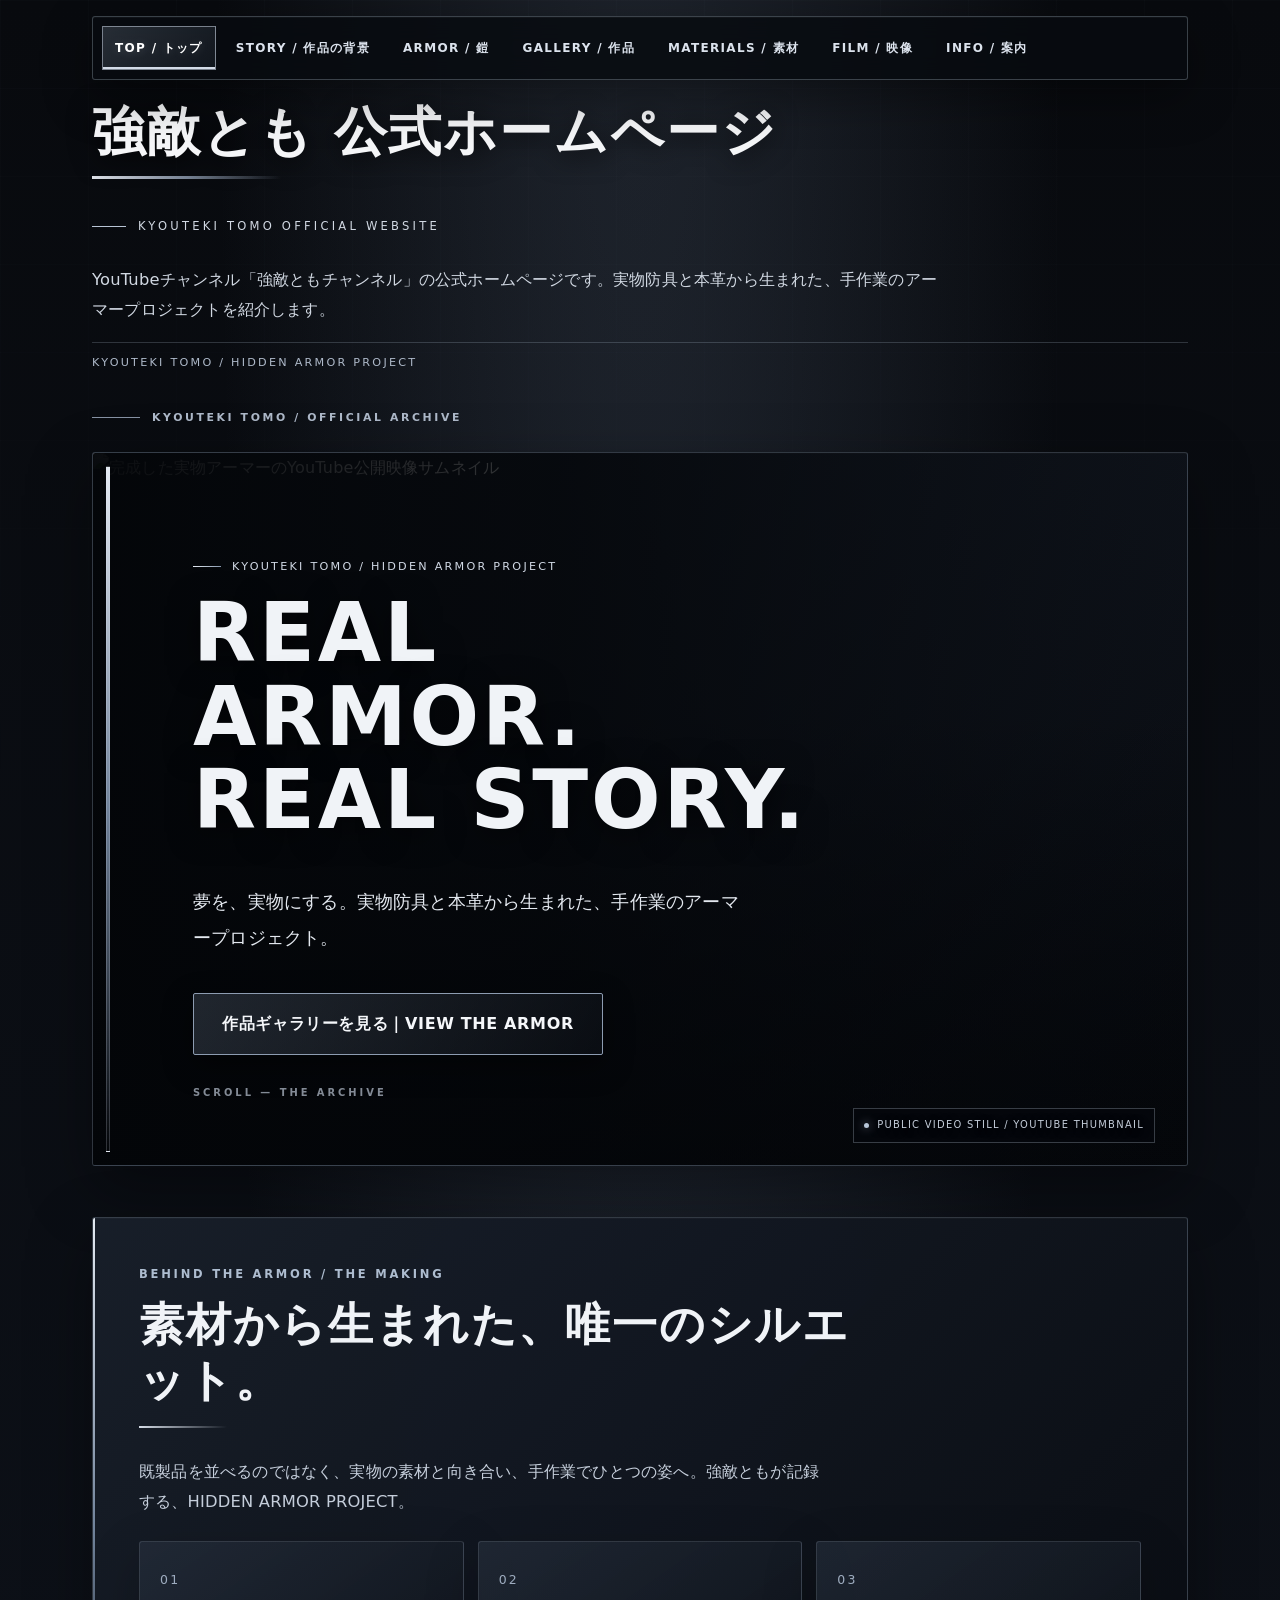
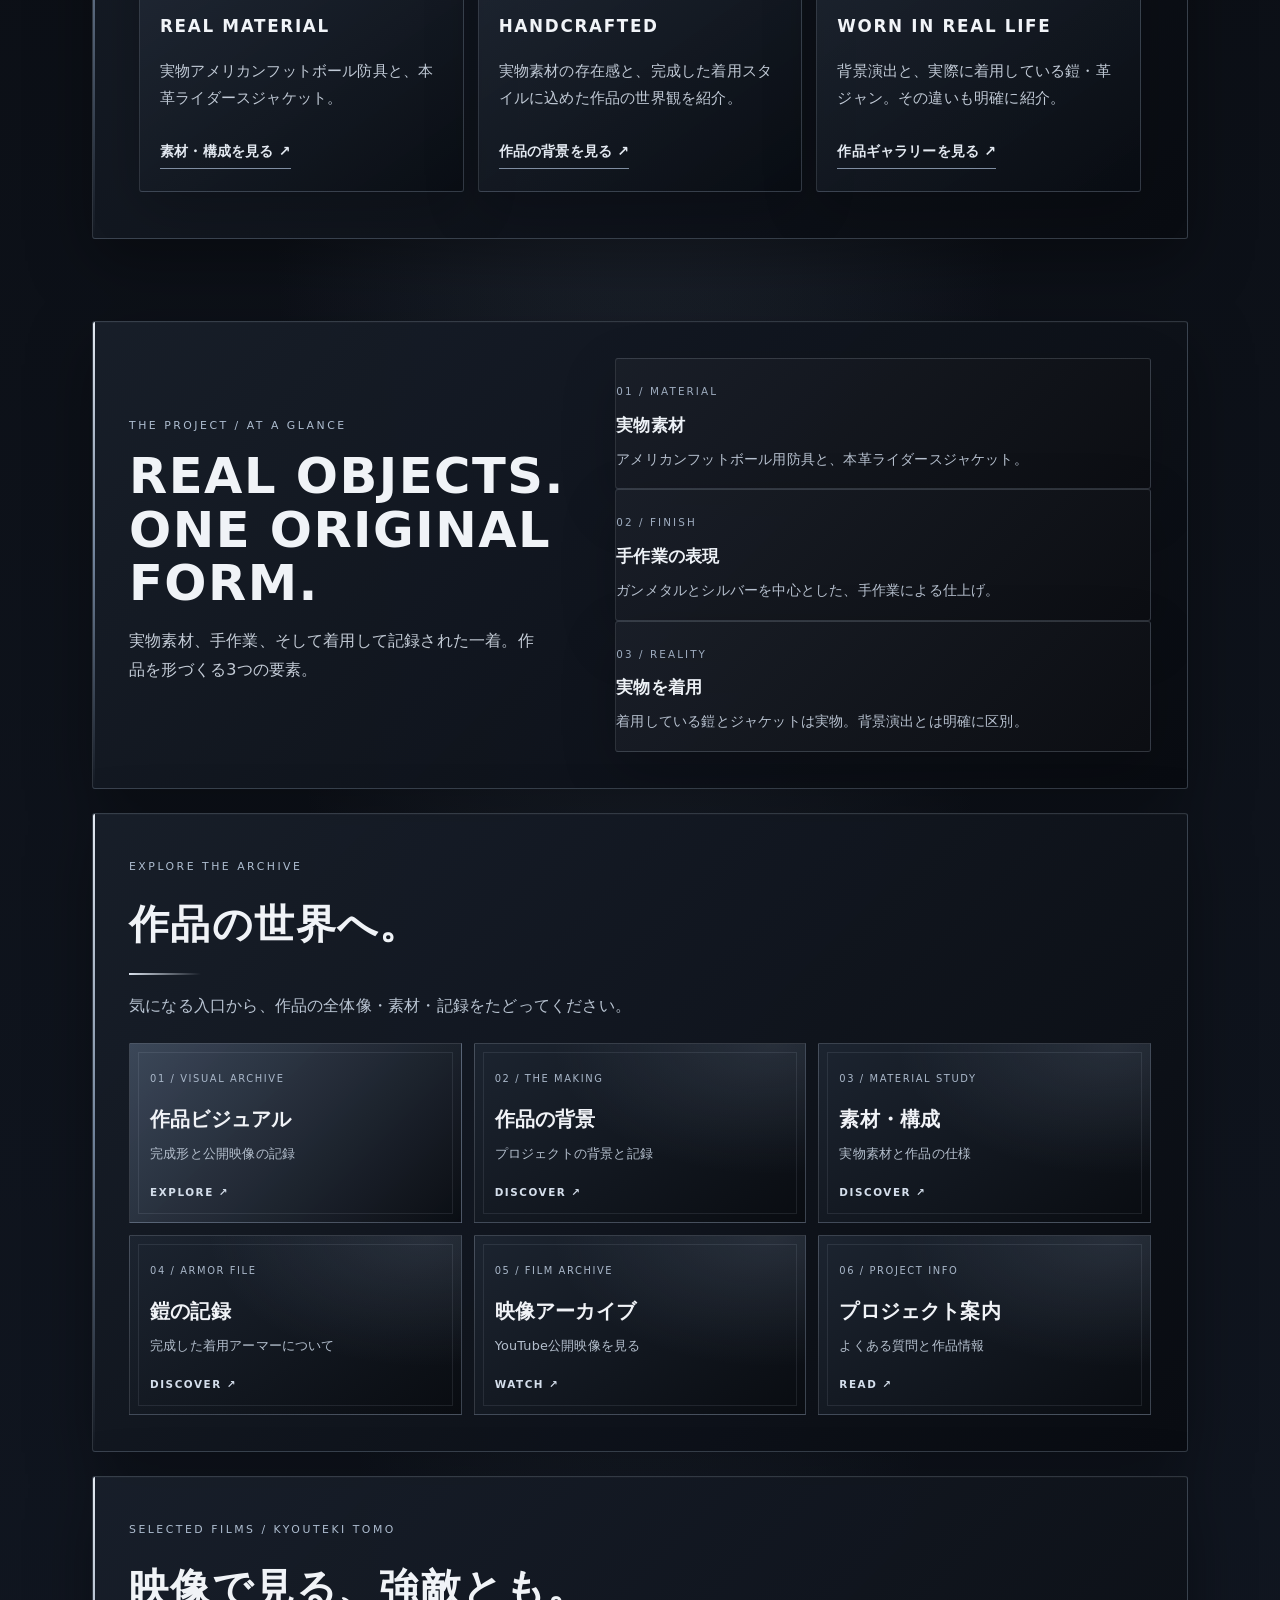
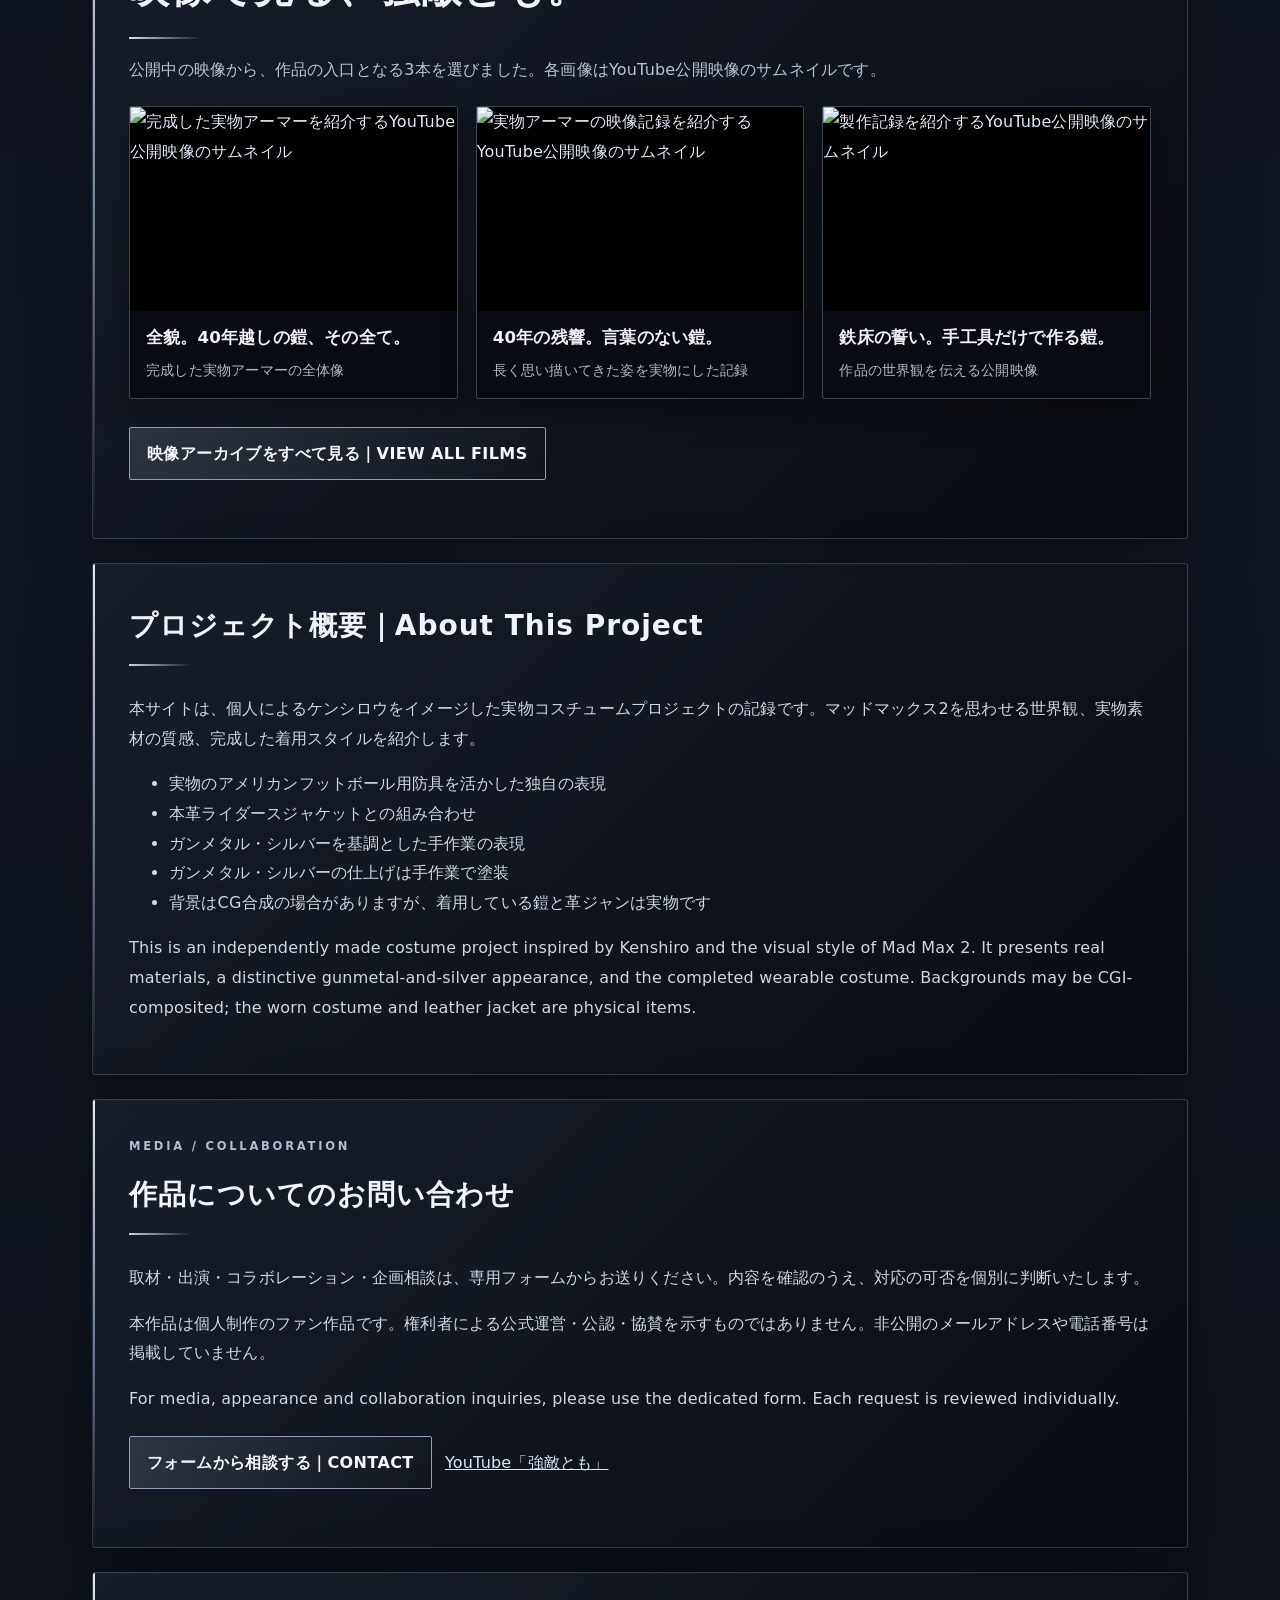
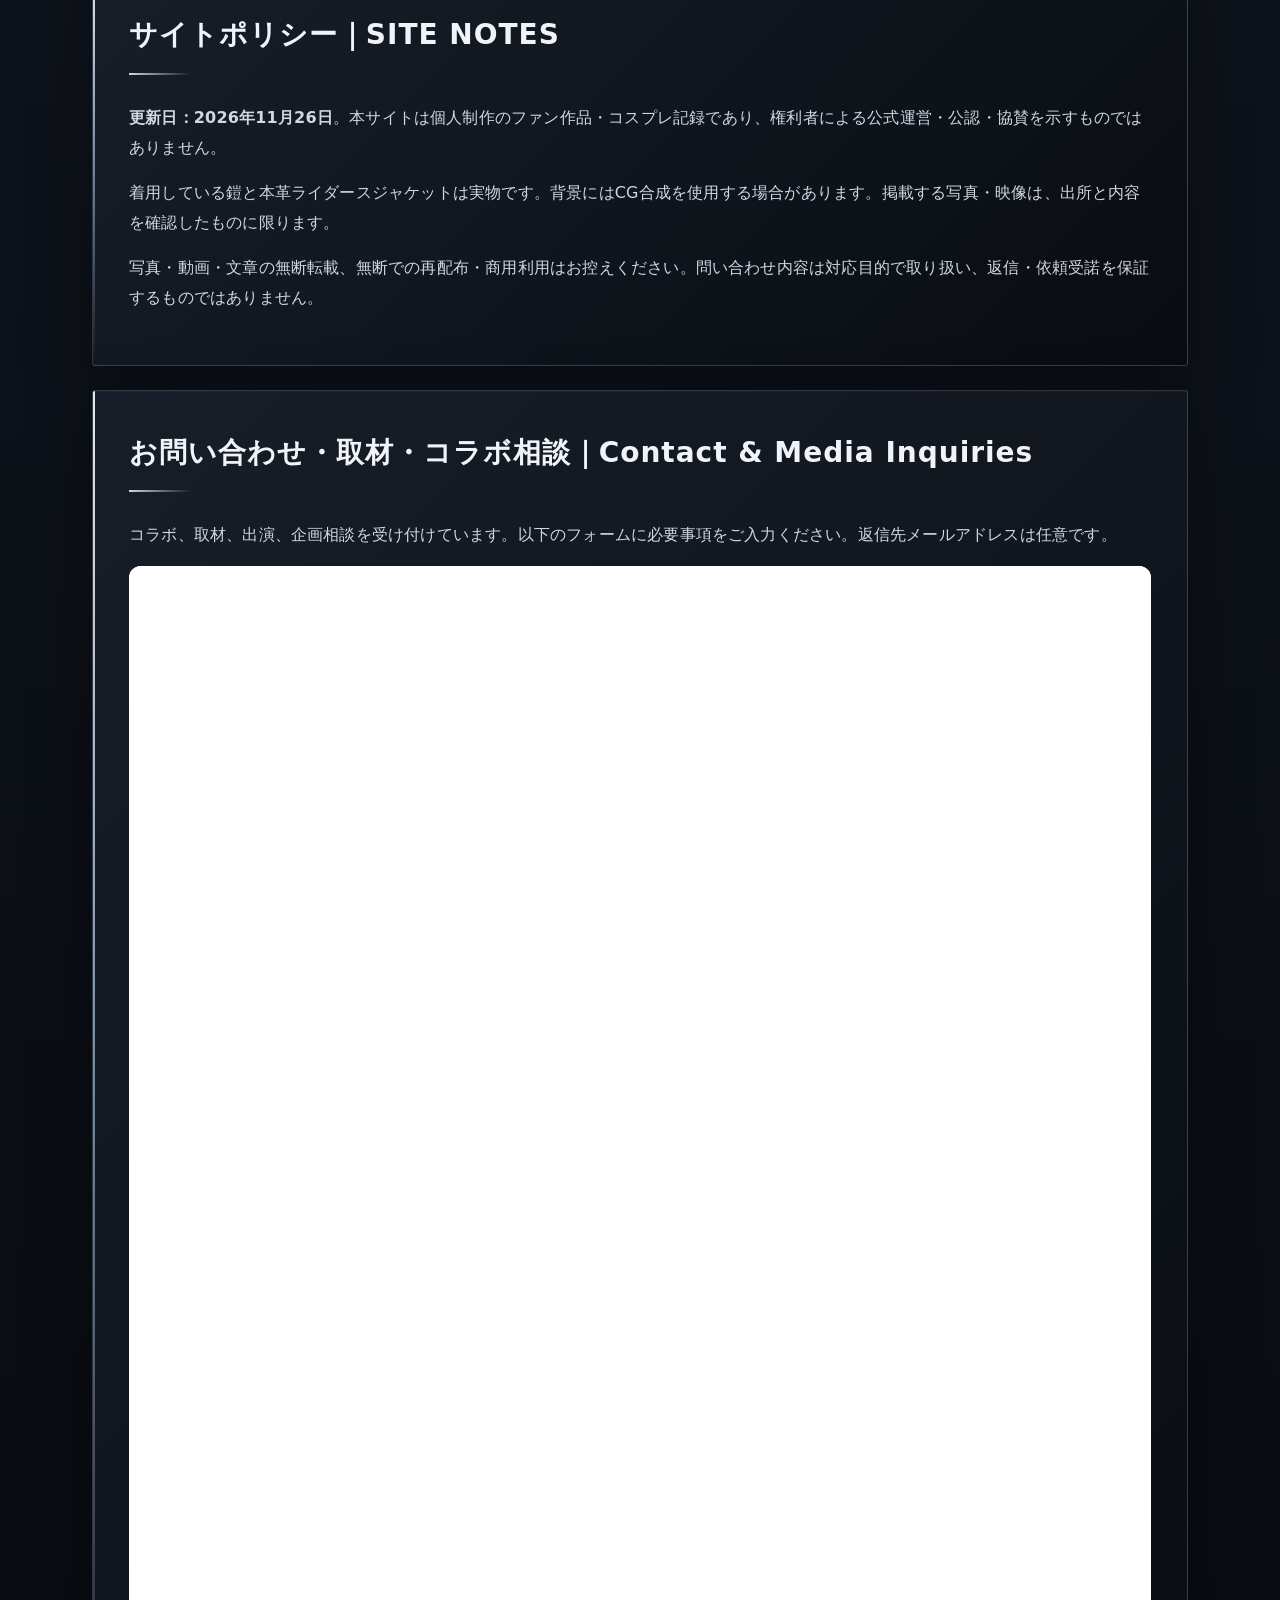
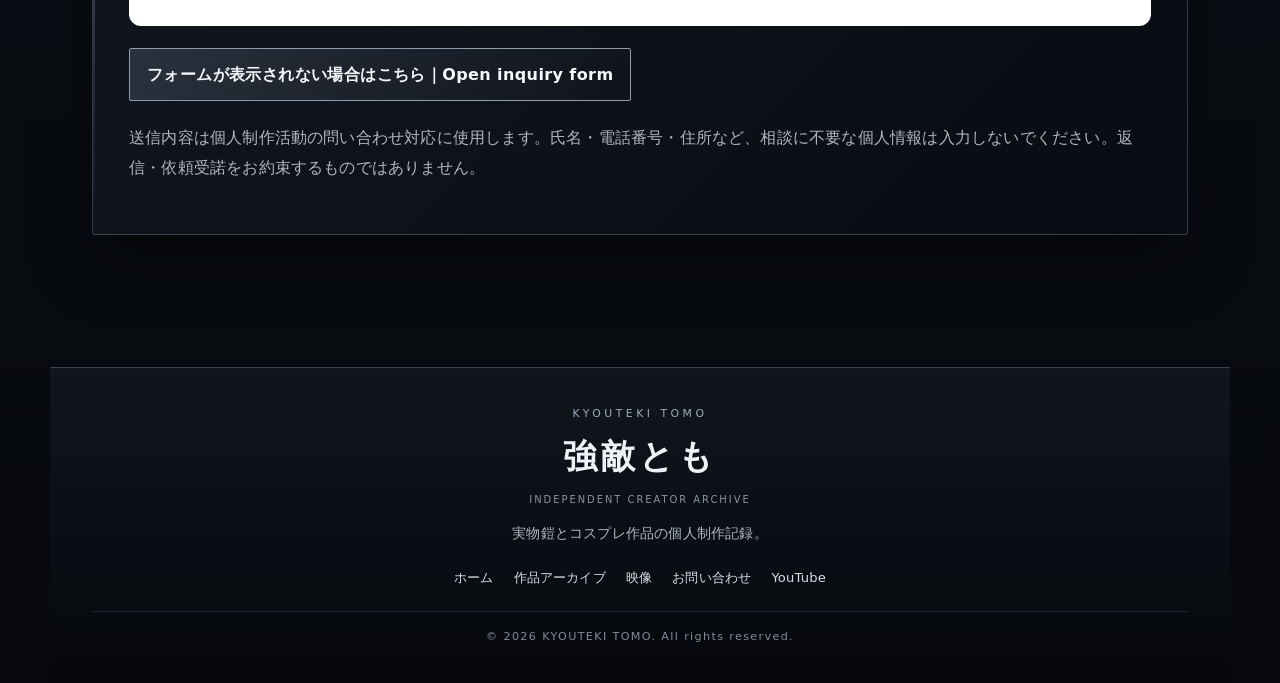
==== commit 3fb87c7f: "Clarify official channel website identity for search engines" ====
--- a/index.html
+++ b/index.html
@@ -5,10 +5,10 @@
 <meta charset="UTF-8">
 <meta name="viewport" content="width=device-width, initial-scale=1">
 <title>強敵とも 公式ホームページ</title>
-<meta name="description" content="YouTubeチャンネル「強敵とも」の公式ホームページ。ケンシロウ・インスパイアのコスチューム作品「HIDDEN ARMOR PROJECT」の完成像、作品の背景、写真・映像アーカイブを紹介します。">
+<meta name="description" content="YouTubeチャンネル「強敵ともチャンネル」の公式ホームページ。強敵とも（KYOUTEKI TOMO）が運営する個人制作ファンプロジェクト「HIDDEN ARMOR PROJECT」の作品、制作背景、写真・映像アーカイブを紹介します。">
 <meta name="robots" content="index, follow, max-image-preview:large">
 <meta name="twitter:title" content="強敵とも 公式ホームページ">
-<meta name="twitter:description" content="YouTubeチャンネル「強敵とも」の公式ホームページ。HIDDEN ARMOR PROJECTの完成像、作品の背景、写真・映像アーカイブを紹介します。">
+<meta name="twitter:description" content="YouTubeチャンネル「強敵ともチャンネル」の公式ホームページ。HIDDEN ARMOR PROJECTの作品、制作背景、写真・映像アーカイブを紹介します。">
 <link rel="preconnect" href="https://i.ytimg.com" crossorigin>
 <link rel="preload" as="image" href="https://i.ytimg.com/vi/2vKtx7vkwpA/maxresdefault.jpg" fetchpriority="high">
 <link rel="dns-prefetch" href="//www.youtube.com">
@@ -18,7 +18,7 @@
 <meta property="og:site_name" content="強敵とも 公式ホームページ">
 <meta property="og:locale" content="ja_JP">
 <meta property="og:title" content="強敵とも 公式ホームページ">
-<meta property="og:description" content="YouTubeチャンネル「強敵とも」の公式ホームページ。ケンシロウ・インスパイアのコスチューム作品「HIDDEN ARMOR PROJECT」の完成像、作品の背景、写真・映像アーカイブを紹介します。">
+<meta property="og:description" content="YouTubeチャンネル「強敵ともチャンネル」の公式ホームページ。強敵とも（KYOUTEKI TOMO）が運営する個人制作ファンプロジェクト「HIDDEN ARMOR PROJECT」の作品、制作背景、写真・映像アーカイブを紹介します。">
 <meta property="og:url" content="https://kyouichinogami-cloud.github.io/kenshiro-cosplay-site-draft/">
 
 <style>
@@ -246,7 +246,7 @@
       "@type": "Organization",
       "@id": "https://kyouichinogami-cloud.github.io/kenshiro-cosplay-site-draft/#organization",
       "name": "強敵とも",
-      "alternateName": "KYOUTEKI TOMO",
+      "alternateName": ["KYOUTEKI TOMO", "強敵ともチャンネル"],
       "url": "https://kyouichinogami-cloud.github.io/kenshiro-cosplay-site-draft/",
       "description": "YouTubeチャンネル「強敵とも」と連携する、ケンシロウ・インスパイアのコスチューム作品と映像記録を紹介する個人クリエイタープロジェクト。",
       "sameAs": [
@@ -260,7 +260,7 @@
       "alternateName": "KYOUTEKI TOMO",
       "url": "https://kyouichinogami-cloud.github.io/kenshiro-cosplay-site-draft/",
       "inLanguage": "ja",
-      "description": "YouTubeチャンネル「強敵とも」の公式ホームページ。ケンシロウ・インスパイアのコスチューム作品「HIDDEN ARMOR PROJECT」の完成像、作品の背景、写真・映像アーカイブを紹介します。",
+      "description": "YouTubeチャンネル「強敵ともチャンネル」の公式ホームページ。強敵とも（KYOUTEKI TOMO）が運営する個人制作ファンプロジェクト「HIDDEN ARMOR PROJECT」の作品、制作背景、写真・映像アーカイブを紹介します。",
       "publisher": {
         "@id": "https://kyouichinogami-cloud.github.io/kenshiro-cosplay-site-draft/#organization"
       }
@@ -375,7 +375,7 @@
 </nav>
 <h1>強敵とも 公式ホームページ</h1>
 <p class="home-kicker">KYOUTEKI TOMO OFFICIAL WEBSITE</p>
-<p>実物防具と本革から生まれた、手作業のアーマープロジェクト。</p>
+<p>YouTubeチャンネル「強敵ともチャンネル」の公式ホームページです。実物防具と本革から生まれた、手作業のアーマープロジェクトを紹介します。</p>
 </header>
 <main id="main-content">
 
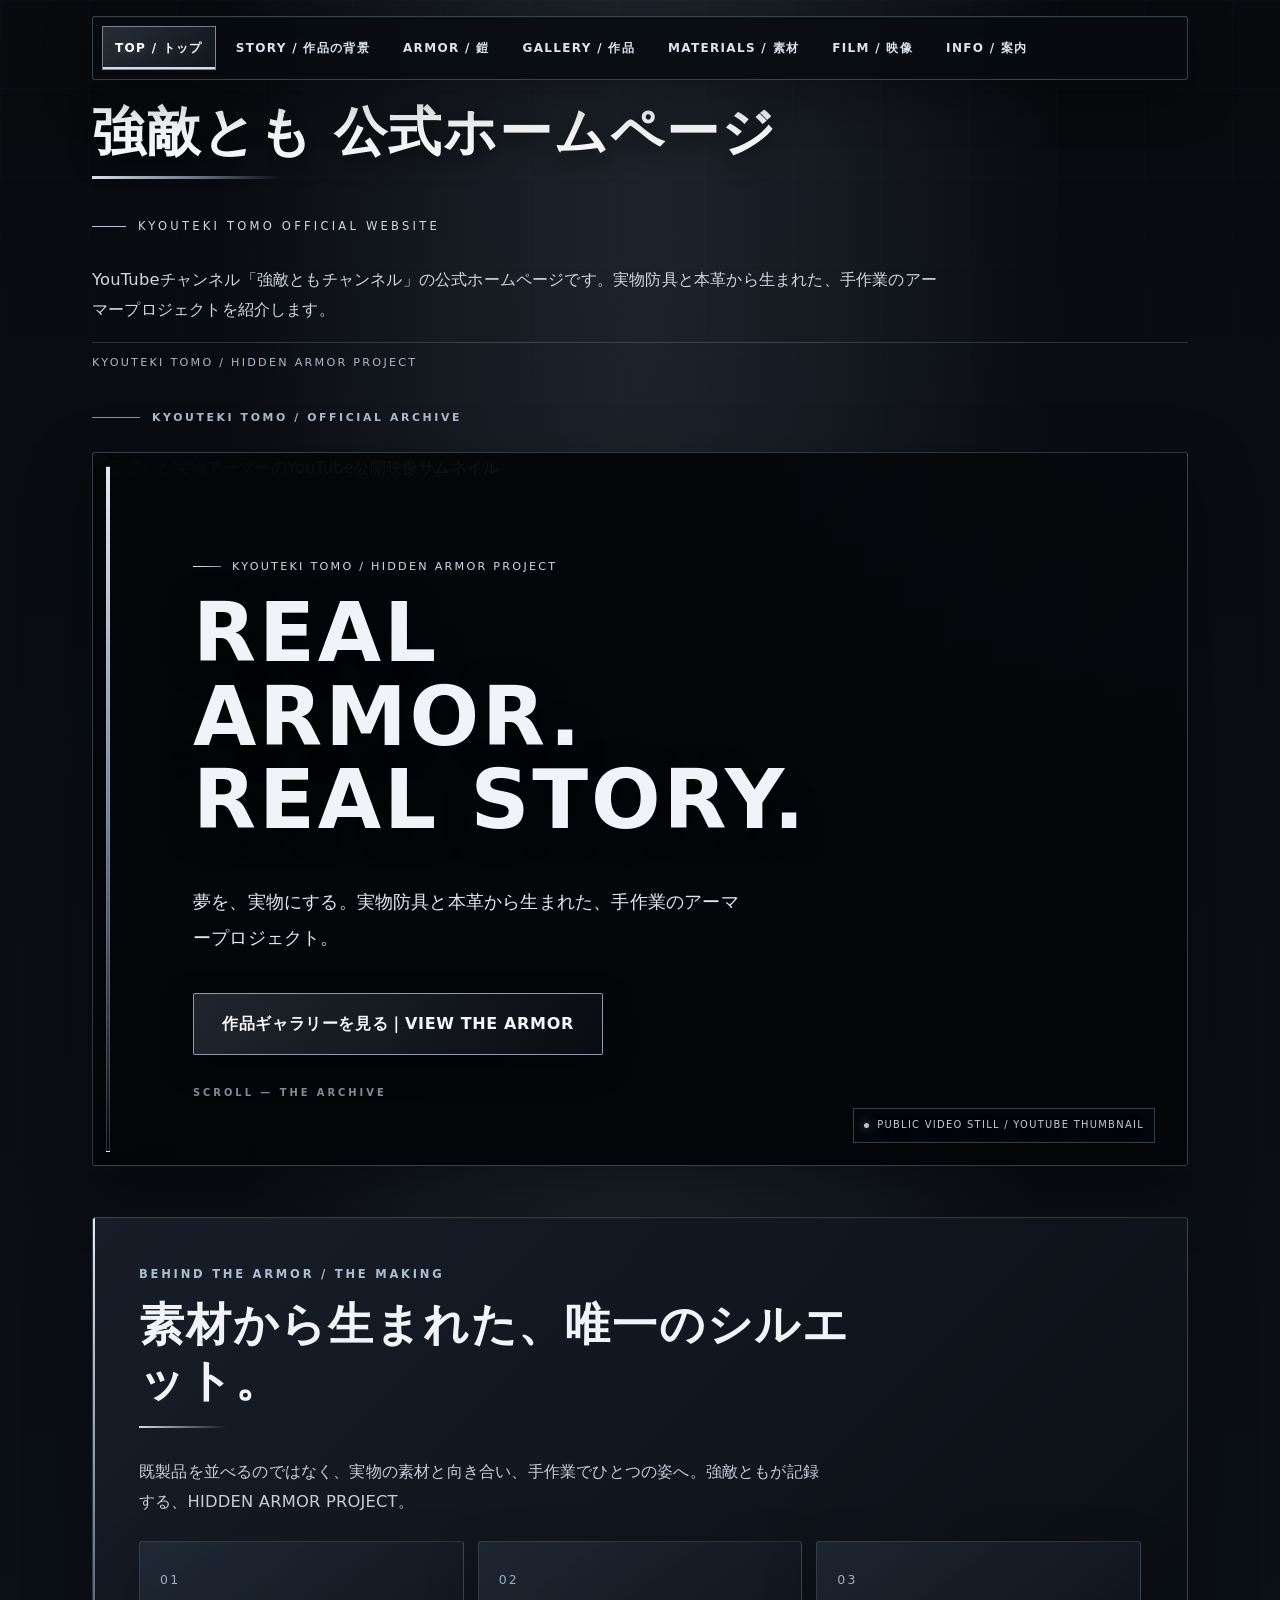
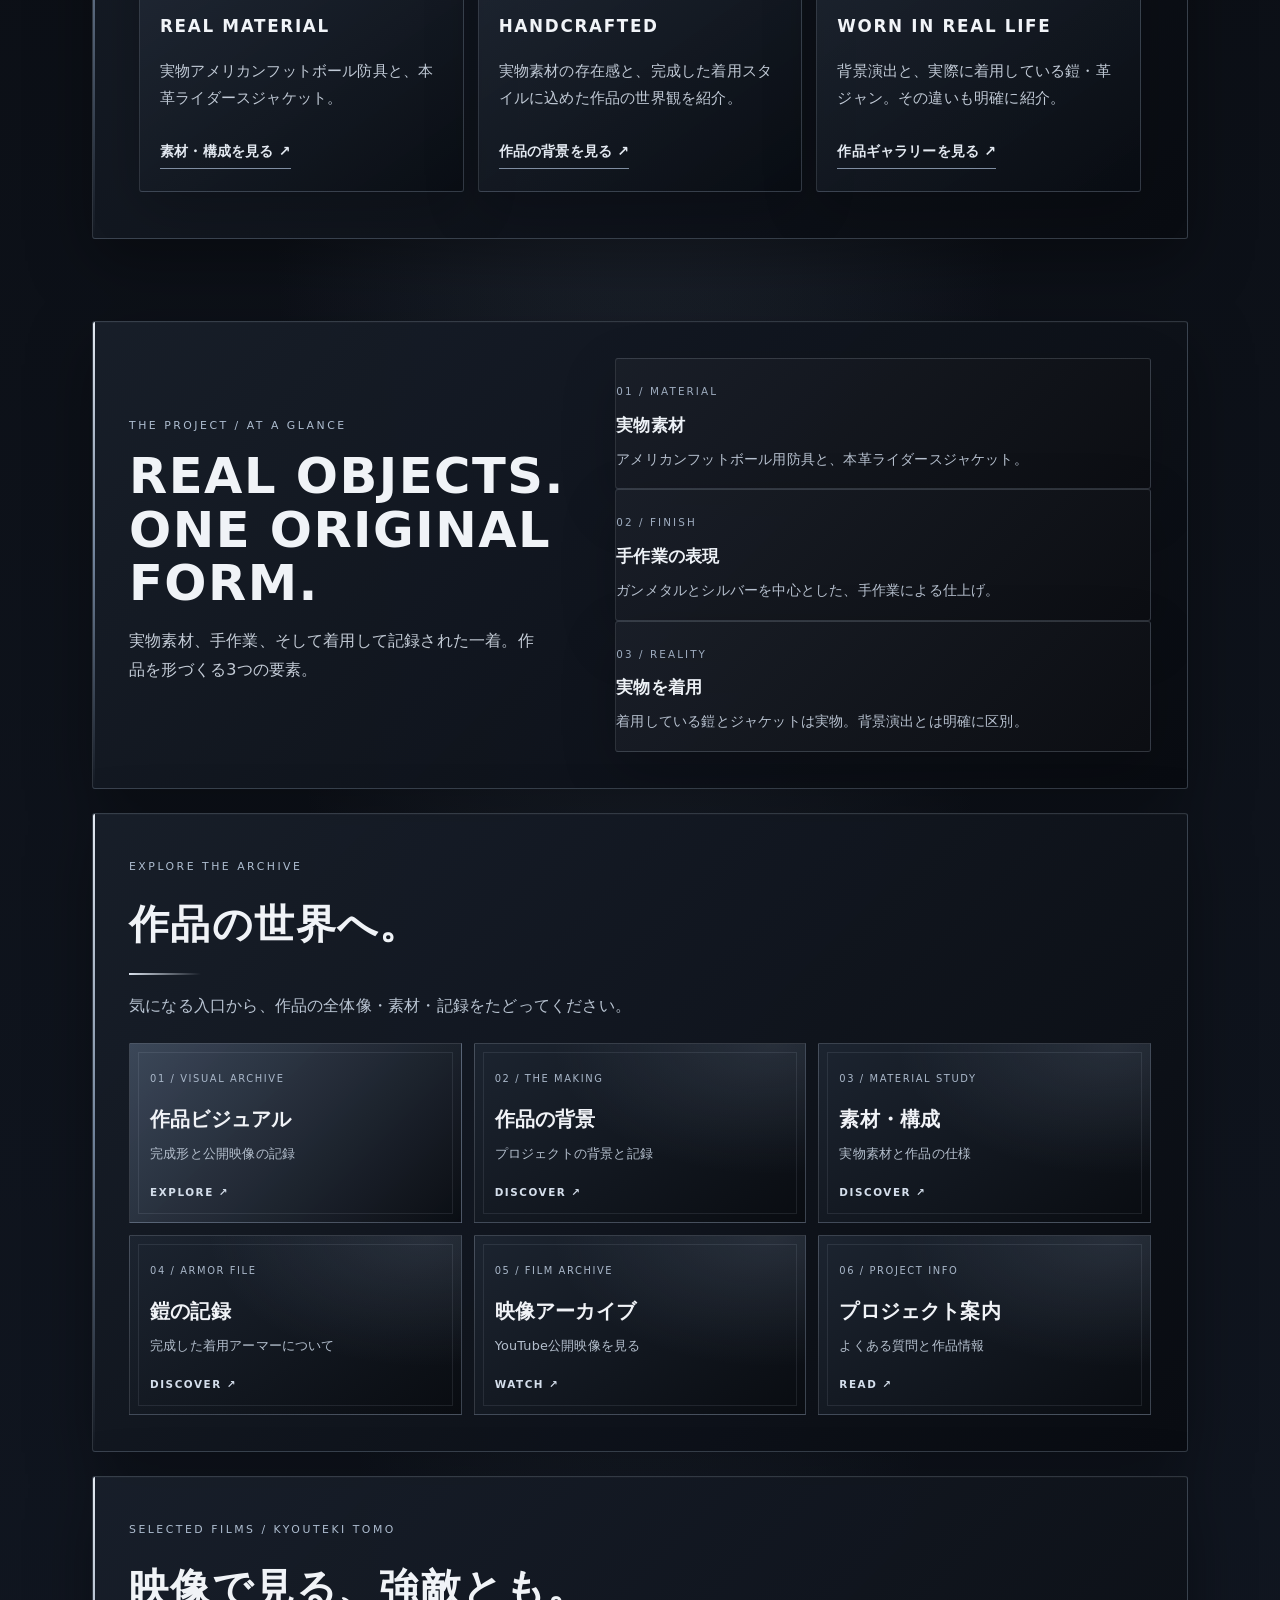
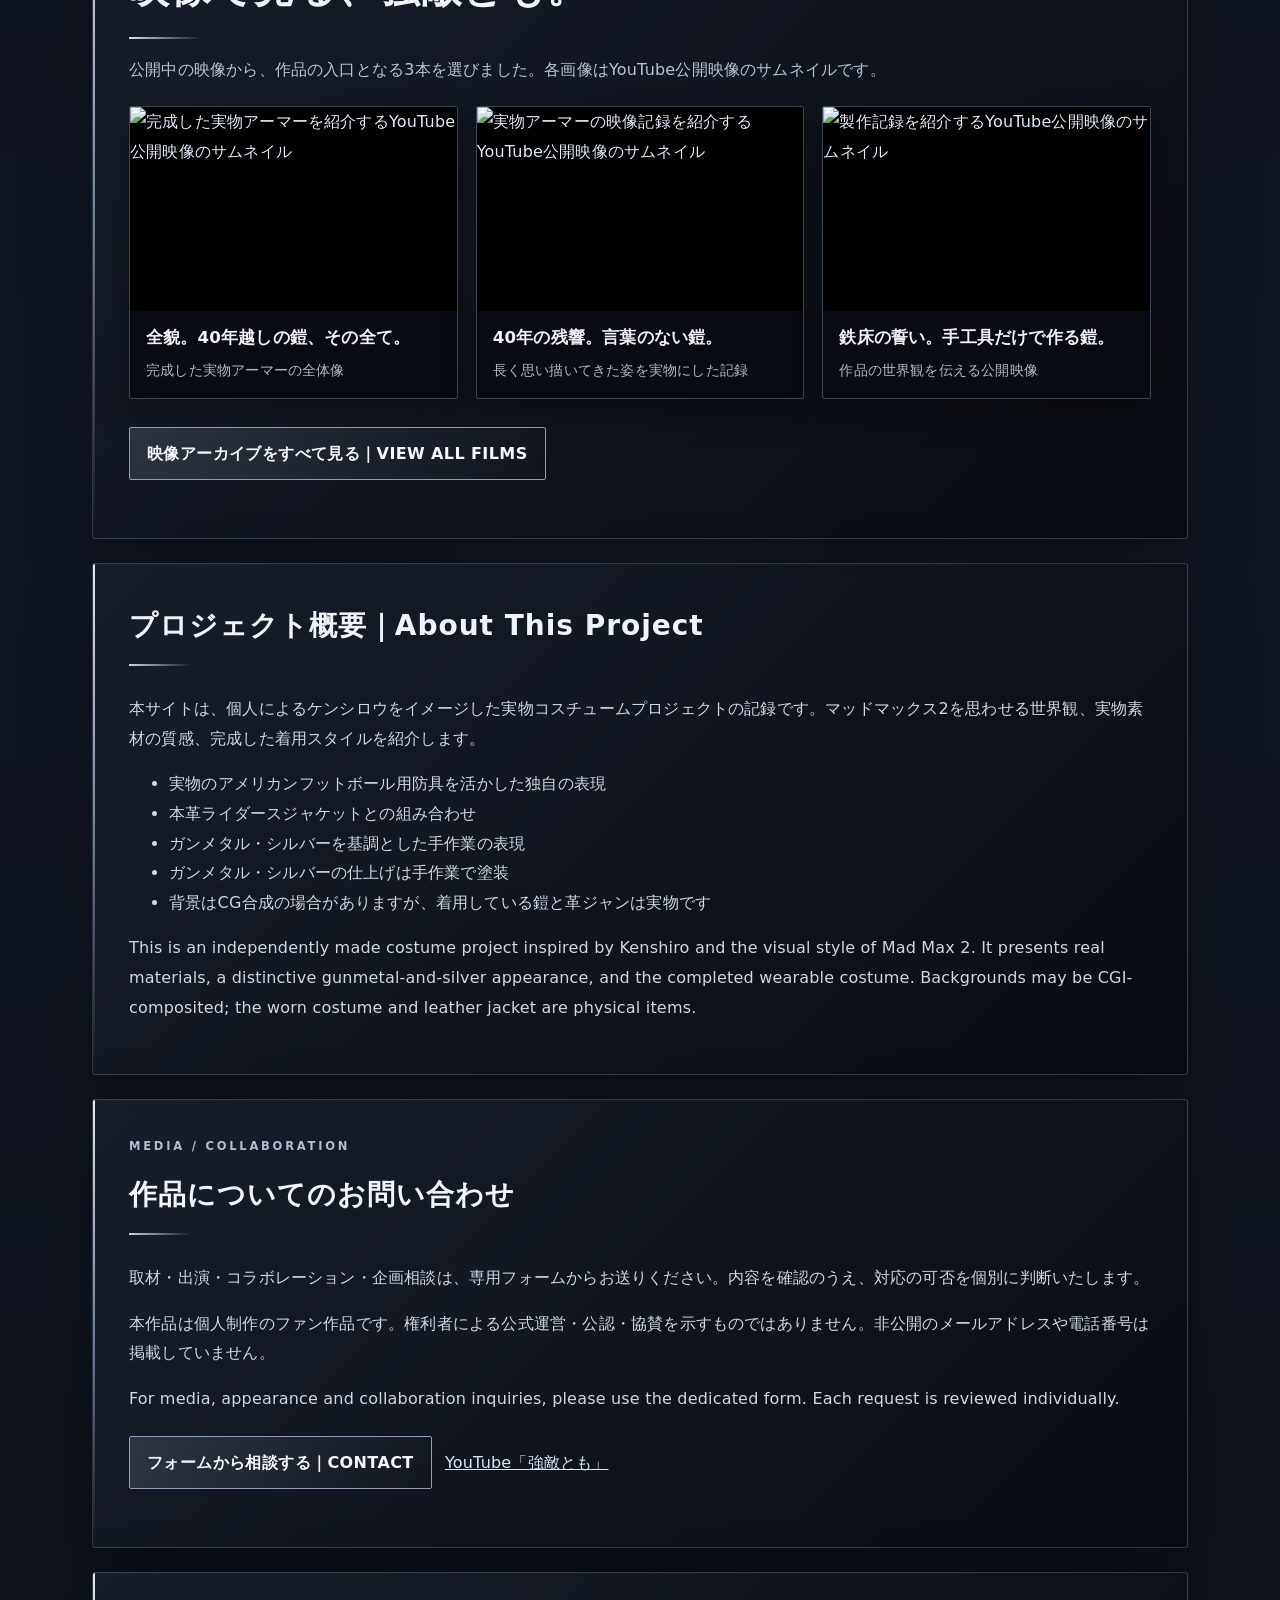
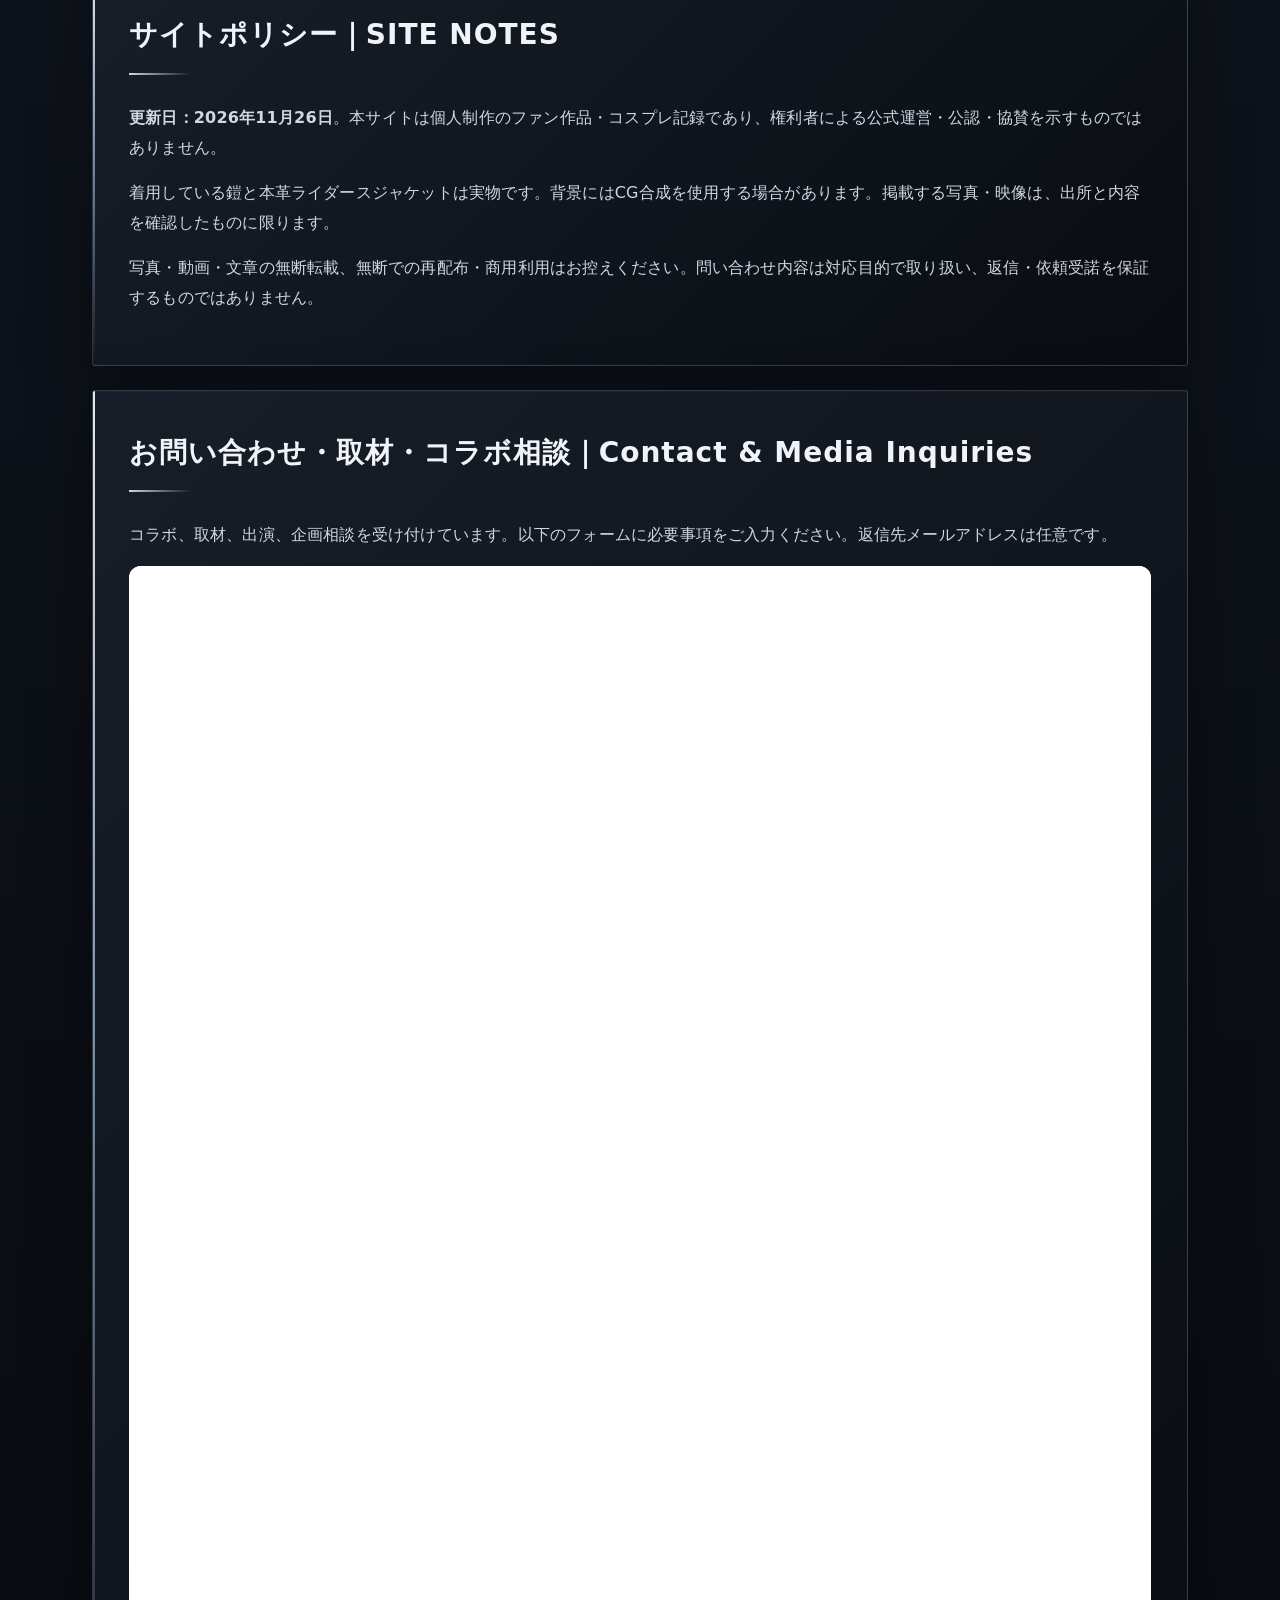
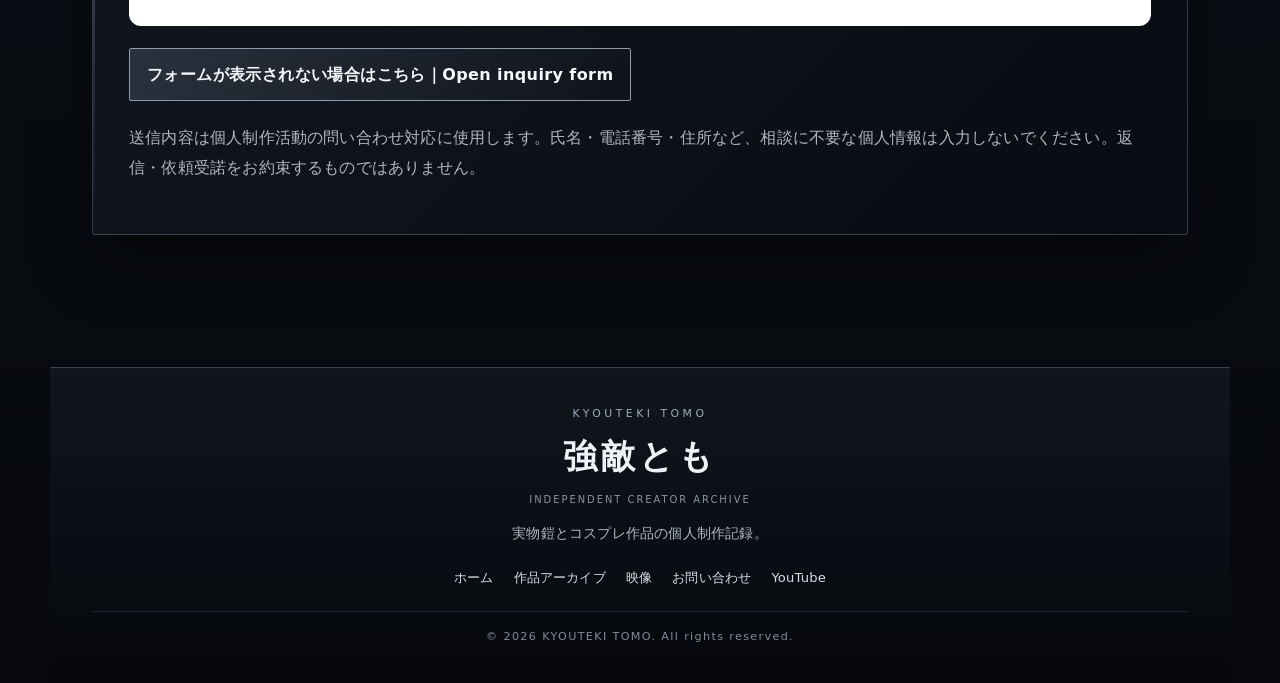
==== commit 230ed23d: "Improve hero text legibility" ====
--- a/index.html
+++ b/index.html
@@ -248,7 +248,7 @@
       "name": "強敵とも",
       "alternateName": ["KYOUTEKI TOMO", "強敵ともチャンネル"],
       "url": "https://kyouichinogami-cloud.github.io/kenshiro-cosplay-site-draft/",
-      "description": "YouTubeチャンネル「強敵とも」と連携する、ケンシロウ・インスパイアのコスチューム作品と映像記録を紹介する個人クリエイタープロジェクト。",
+      "description": "YouTubeチャンネル「強敵ともチャンネル」の公式ホームページを運営する個人クリエイタープロジェクト。ケンシロウ・インスパイアのコスチューム作品と映像記録を紹介します。",
       "sameAs": [
         "https://www.youtube.com/channel/UCCShMqMWqt1xPwbJxNoCTzQ"
       ]
@@ -257,7 +257,7 @@
       "@type": "WebSite",
       "@id": "https://kyouichinogami-cloud.github.io/kenshiro-cosplay-site-draft/#website",
       "name": "強敵とも 公式ホームページ",
-      "alternateName": "KYOUTEKI TOMO",
+      "alternateName": ["KYOUTEKI TOMO", "強敵ともチャンネル"],
       "url": "https://kyouichinogami-cloud.github.io/kenshiro-cosplay-site-draft/",
       "inLanguage": "ja",
       "description": "YouTubeチャンネル「強敵ともチャンネル」の公式ホームページ。強敵とも（KYOUTEKI TOMO）が運営する個人制作ファンプロジェクト「HIDDEN ARMOR PROJECT」の作品、制作背景、写真・映像アーカイブを紹介します。",
@@ -360,6 +360,11 @@
 }
 </style>
 
+
+<style id="kyouteki-hero-legibility-v1">
+.home-hero:after{background:linear-gradient(90deg,rgba(3,5,8,.985) 0%,rgba(3,5,8,.91) 46%,rgba(3,5,8,.72) 100%),linear-gradient(0deg,rgba(3,5,8,.88),rgba(3,5,8,.28) 72%,rgba(3,5,8,.2))!important}
+@media(max-width:650px){.home-hero:after{background:linear-gradient(0deg,rgba(3,5,8,.97) 0%,rgba(3,5,8,.82) 62%,rgba(3,5,8,.48) 100%)!important}}
+</style>
 </head>
 <body>
 <a class="skip-link" href="#main-content">本文へスキップ</a>
